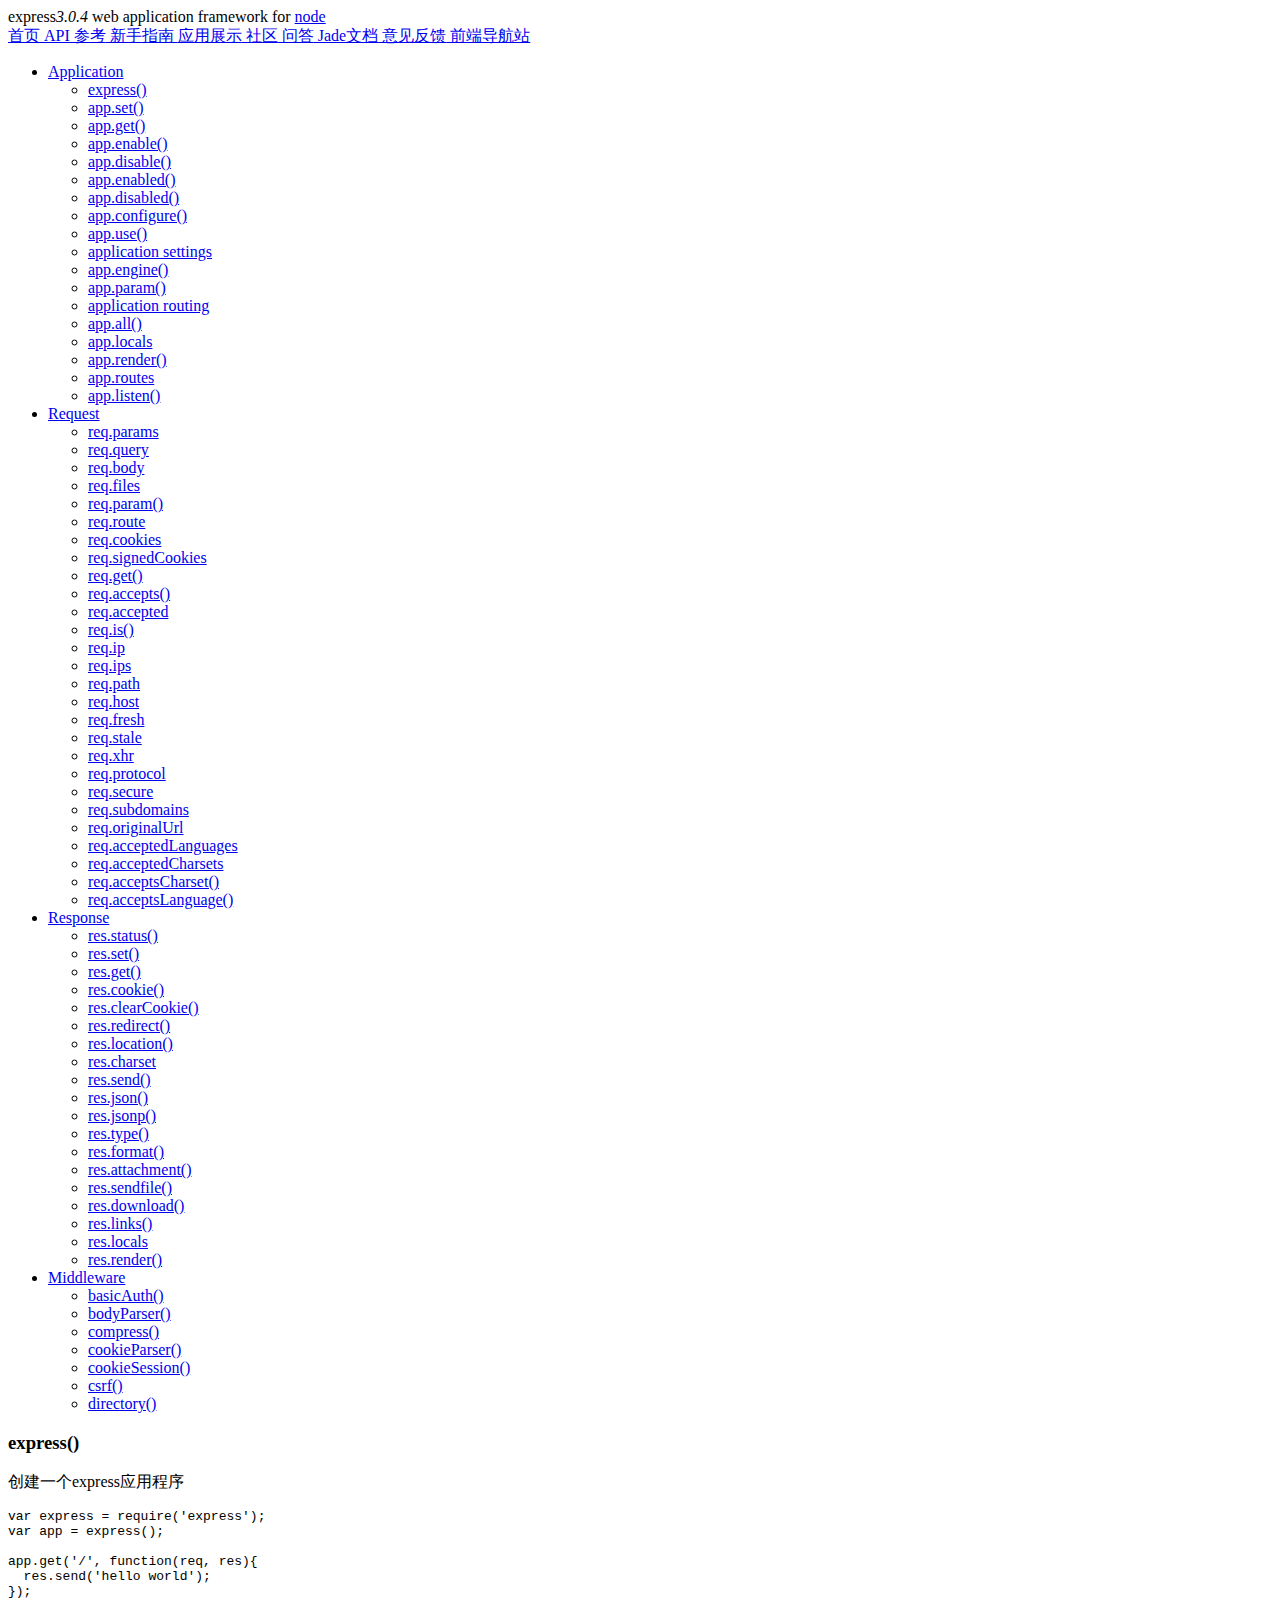
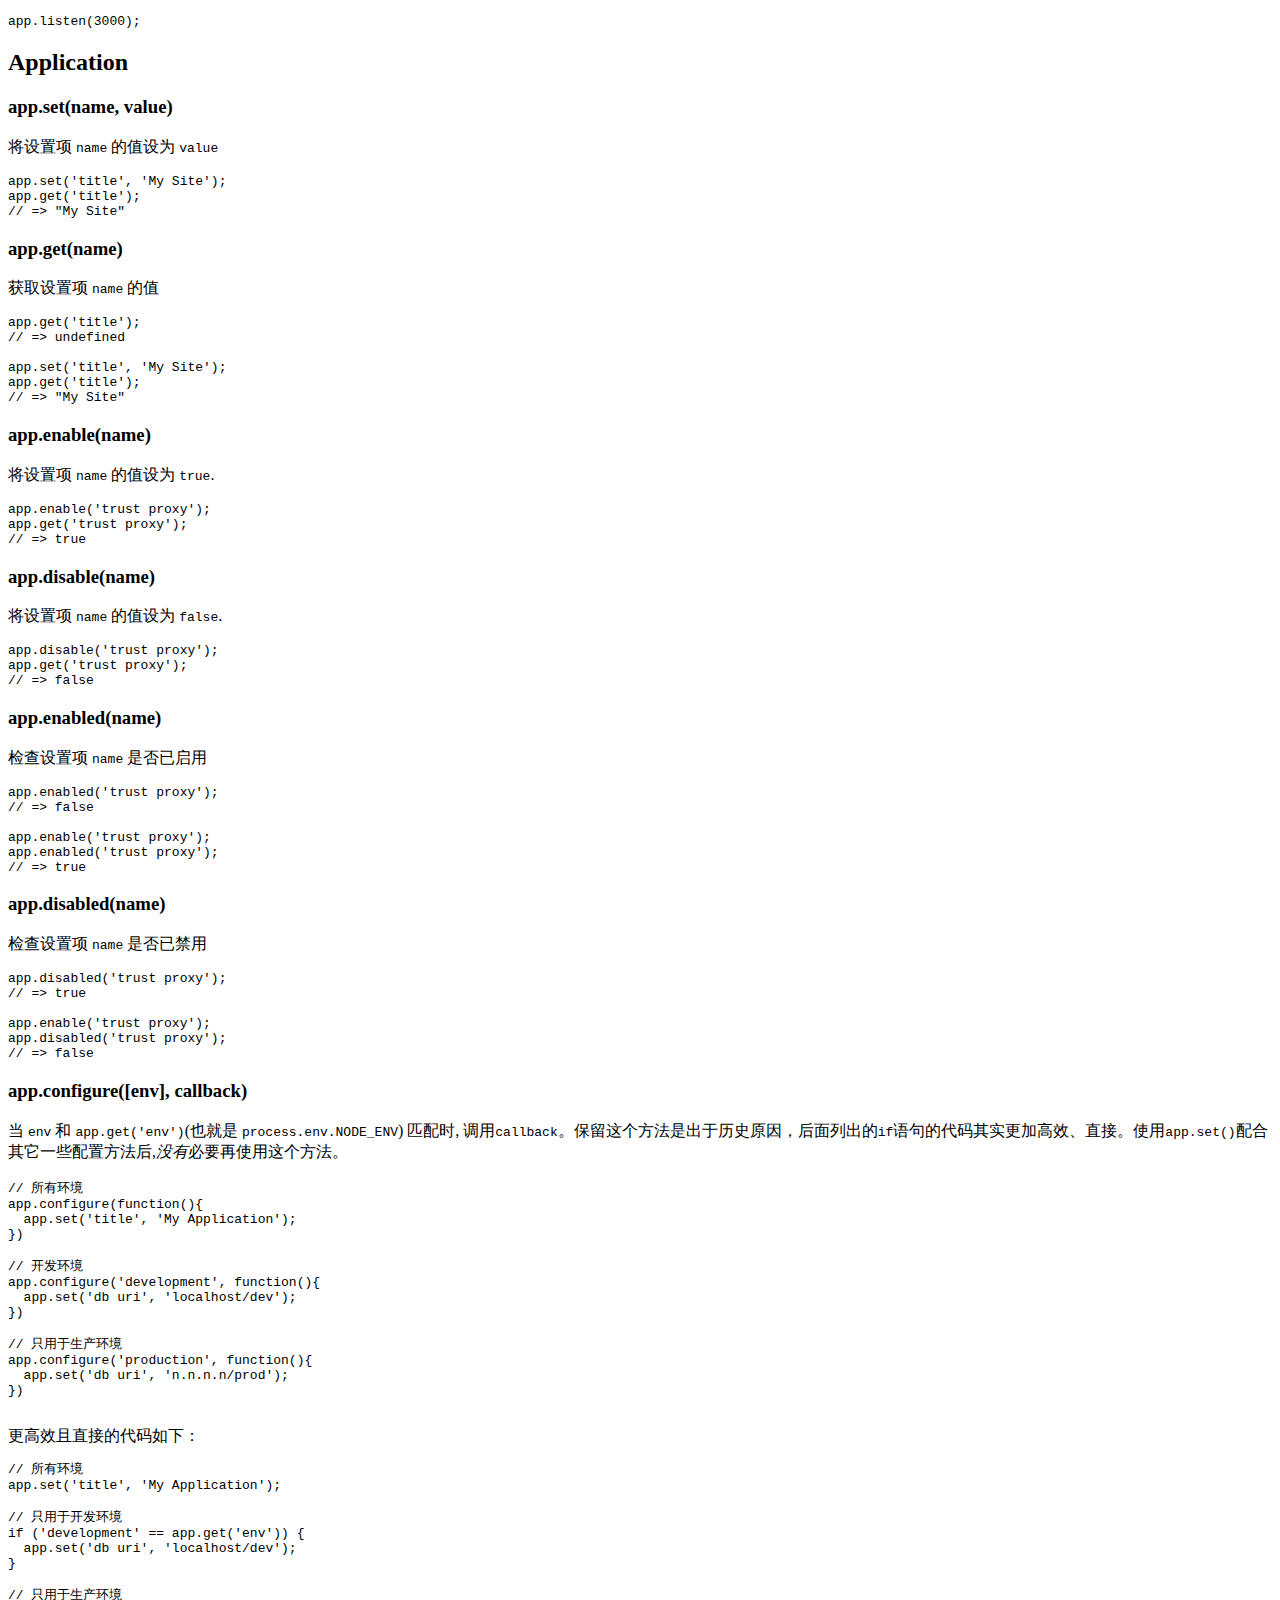
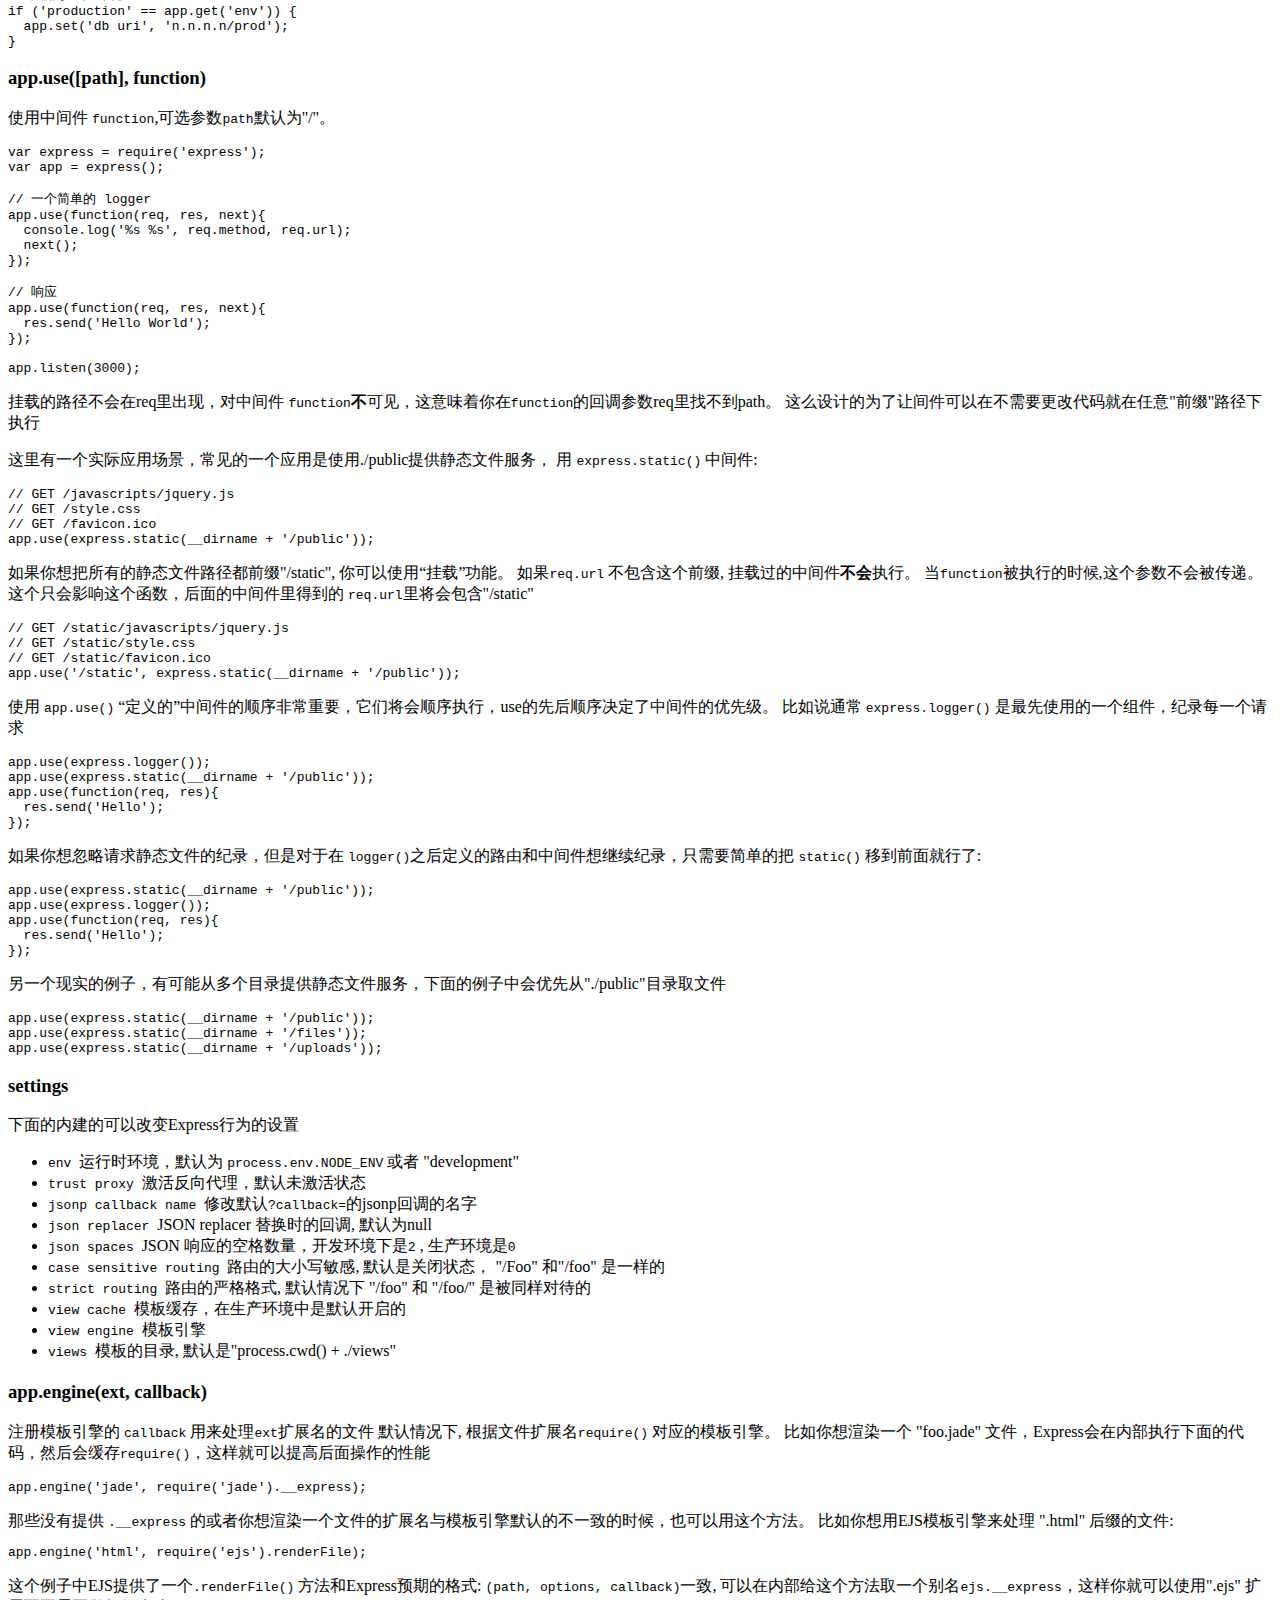
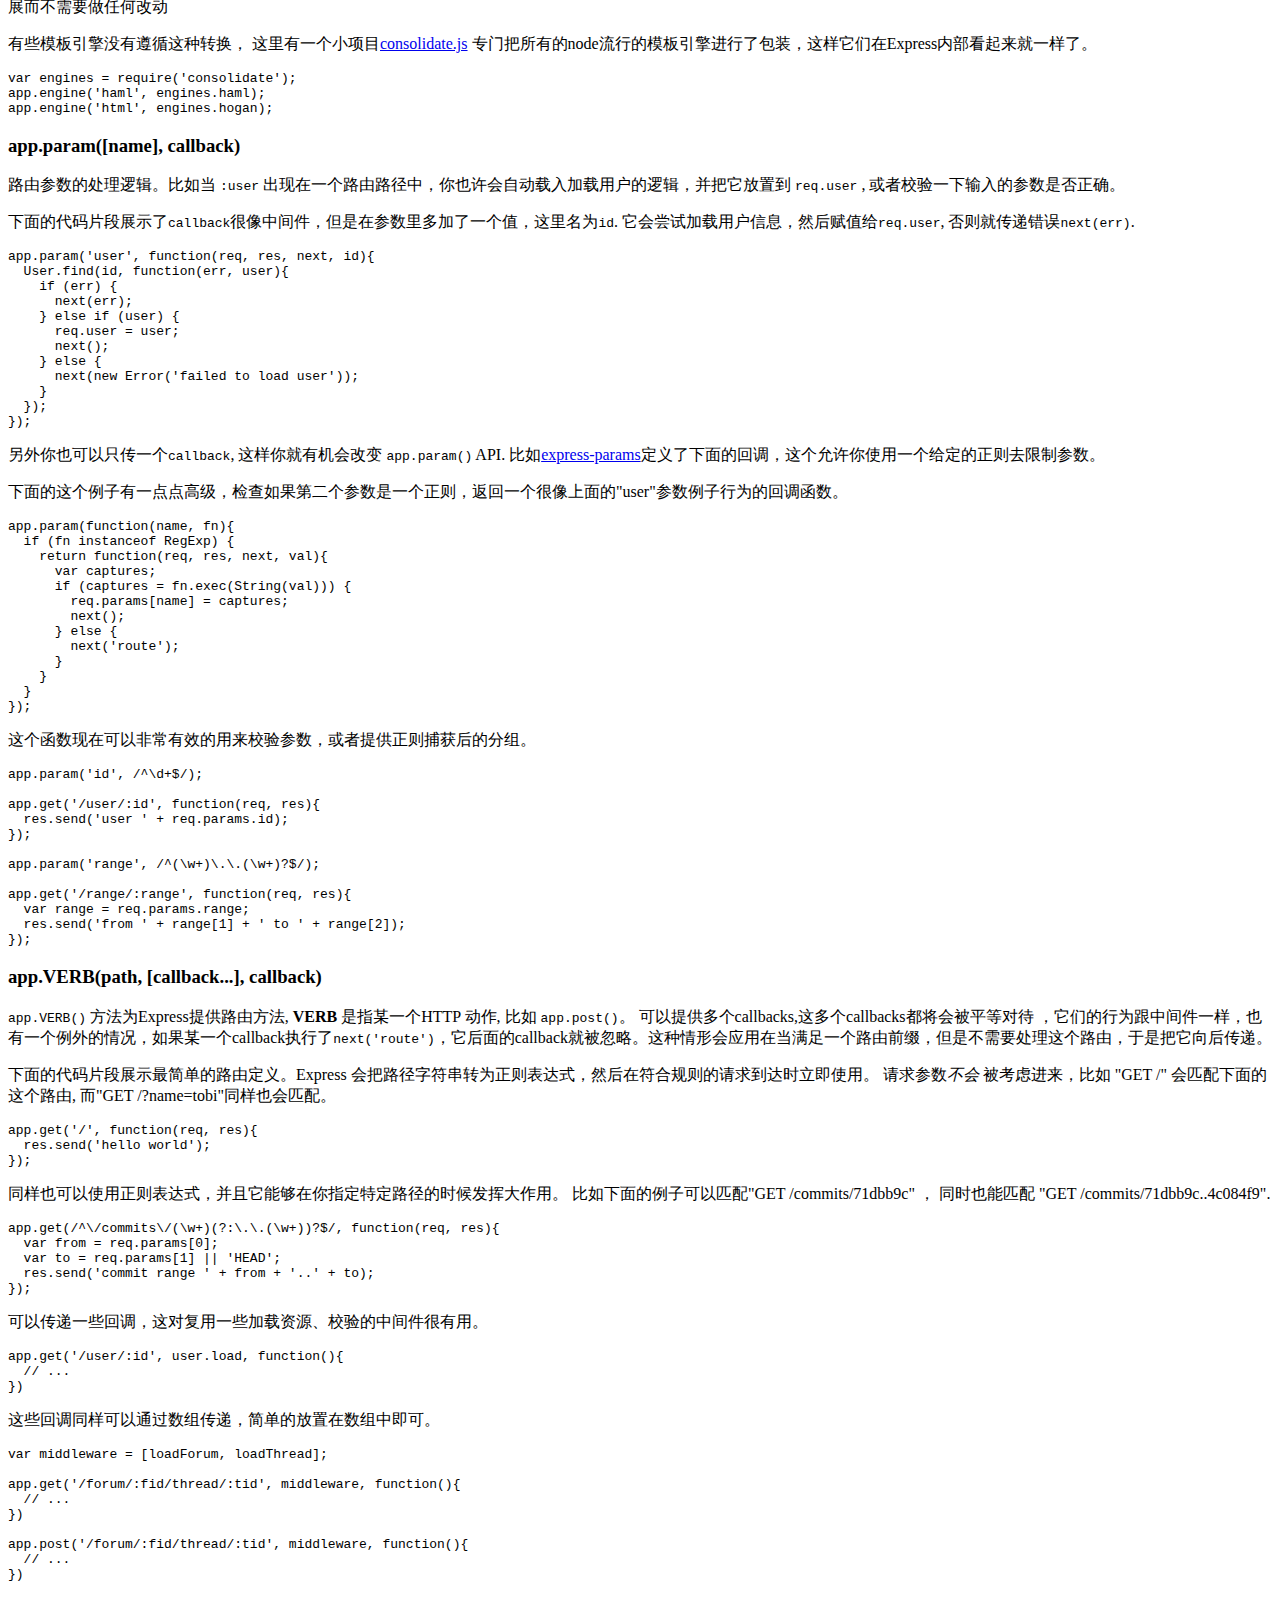
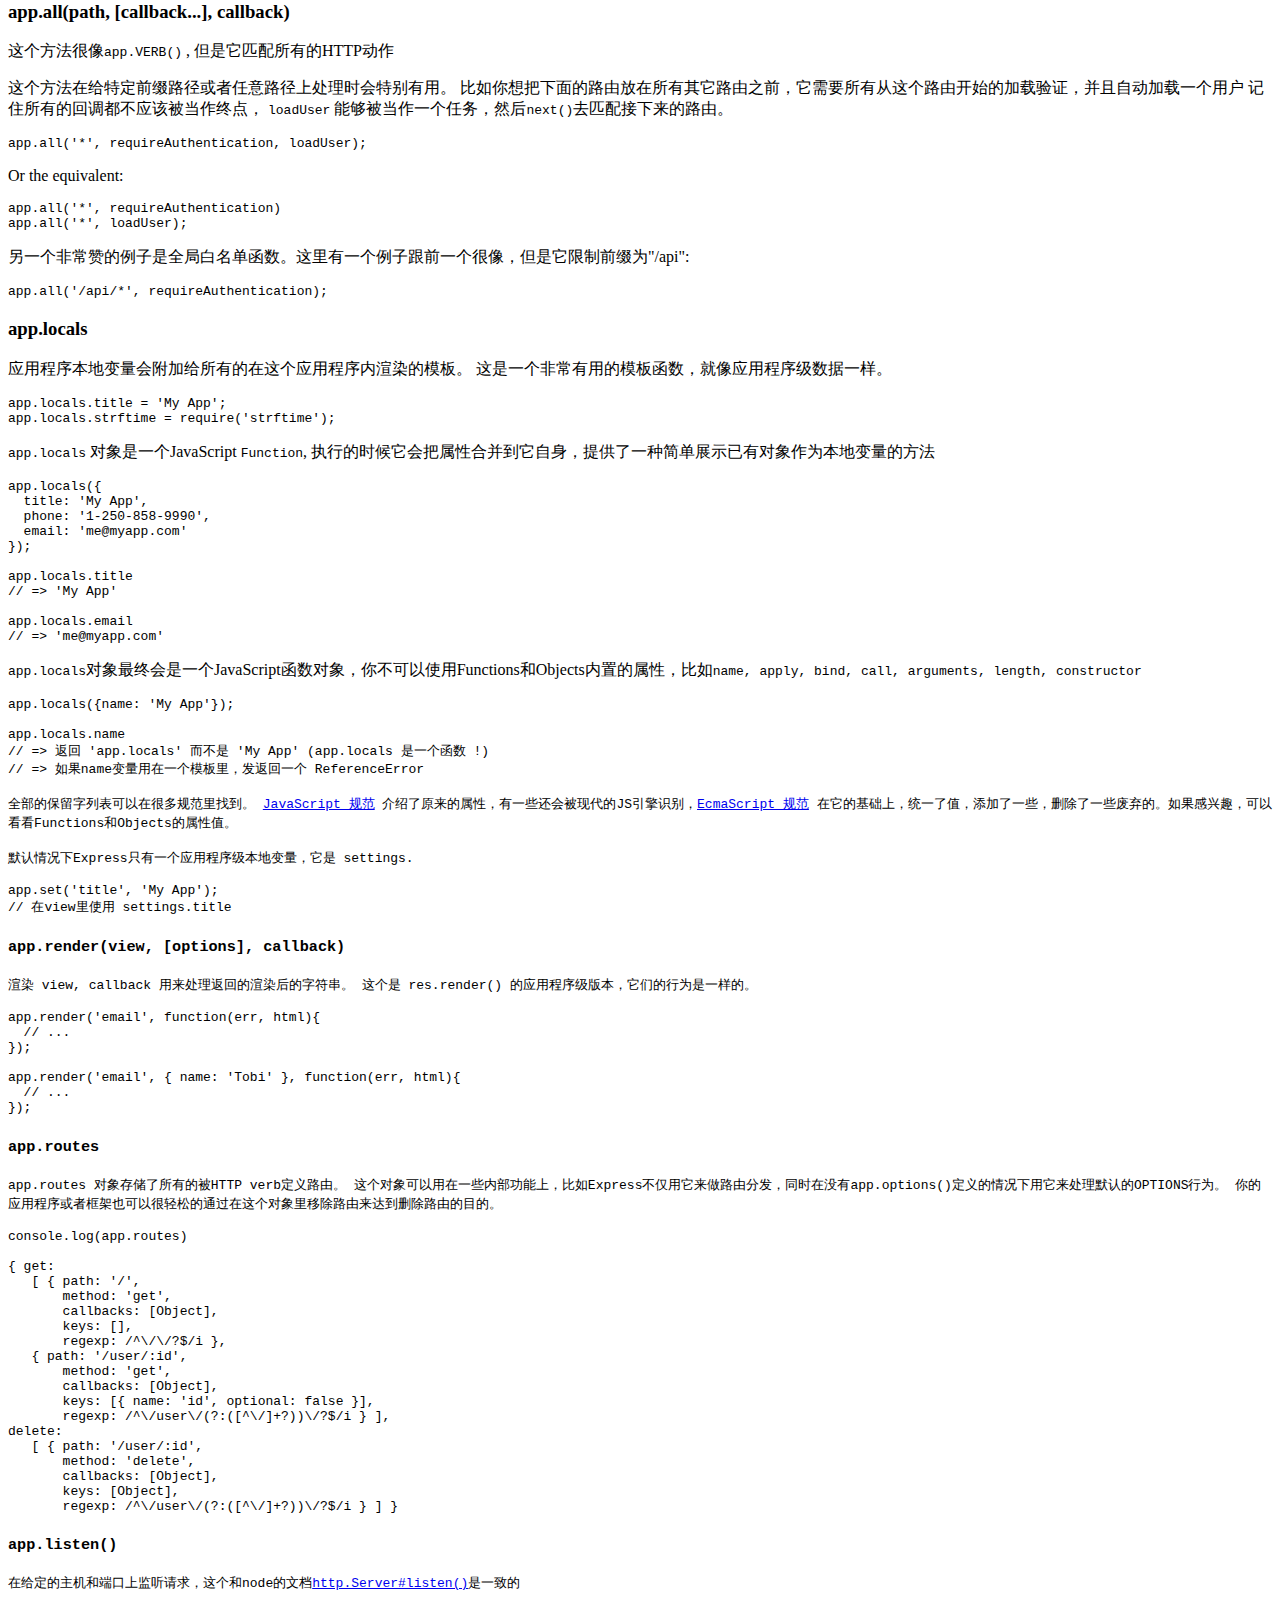
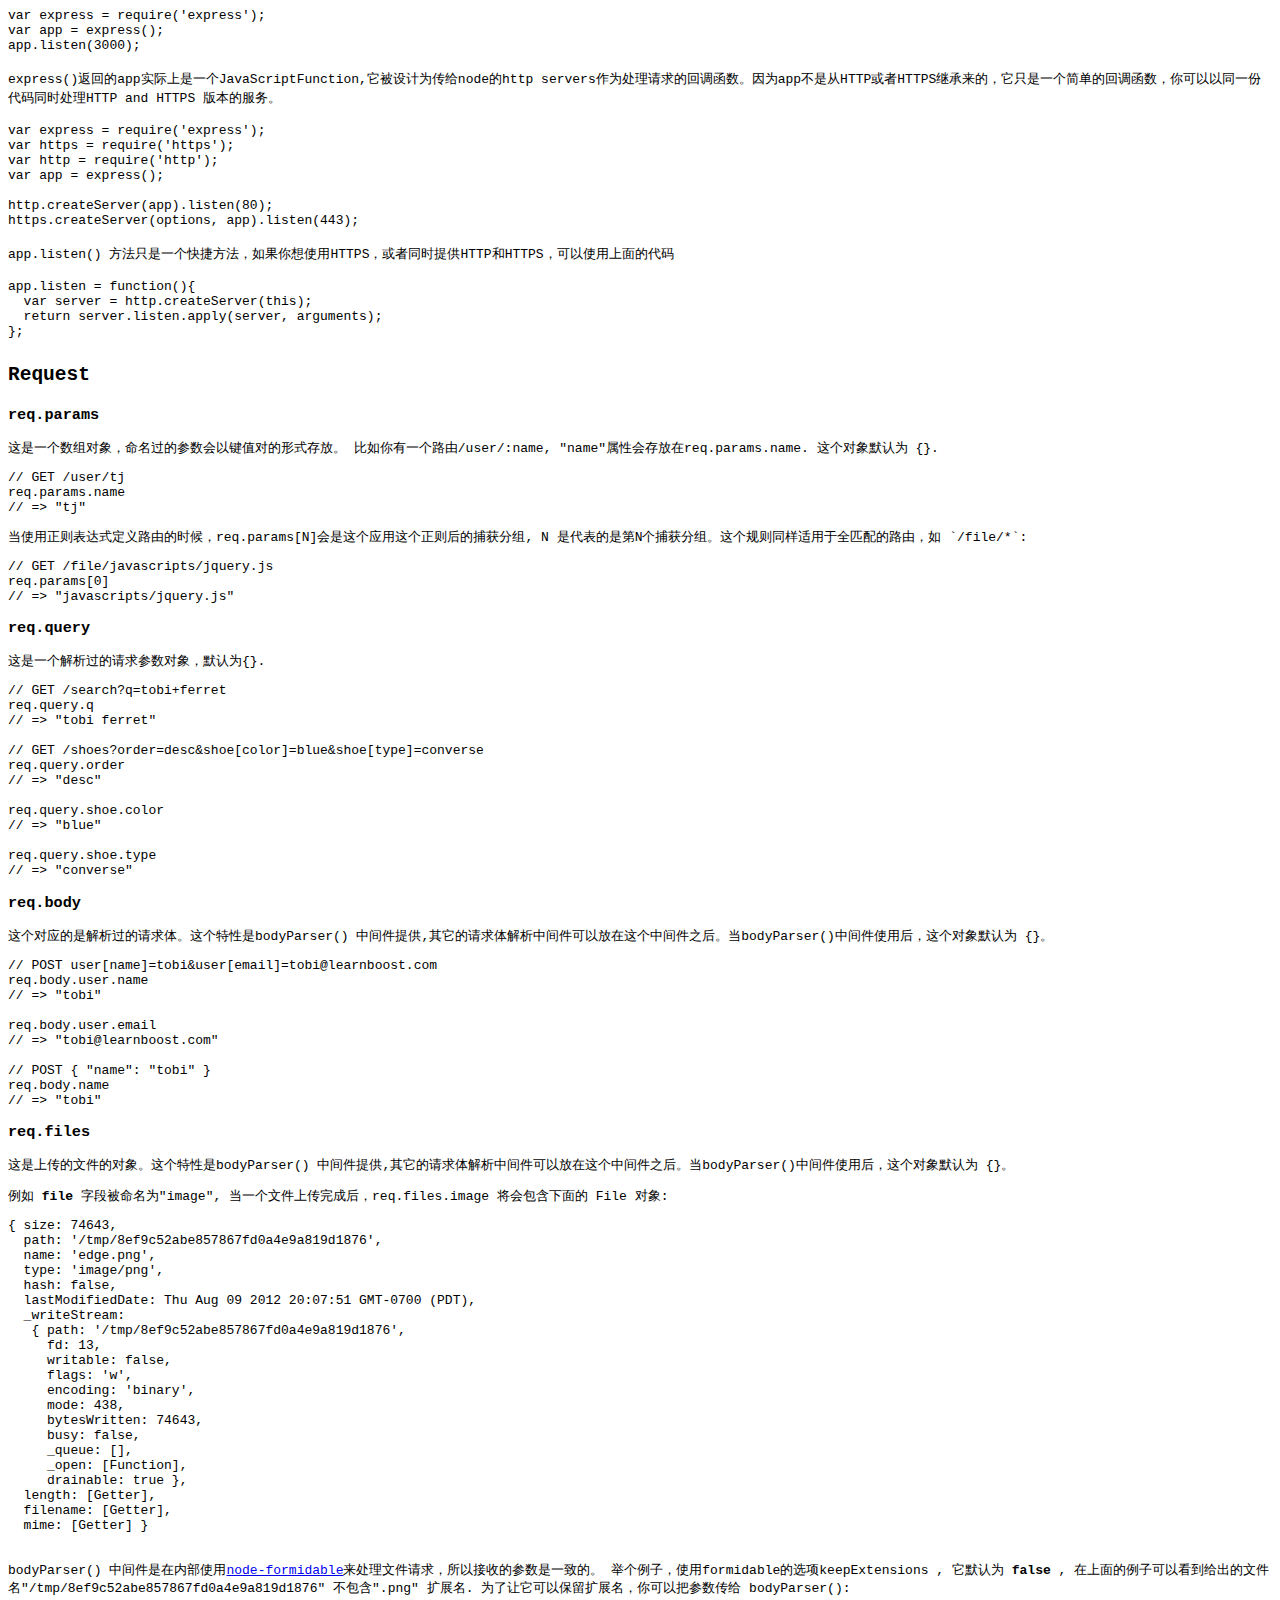
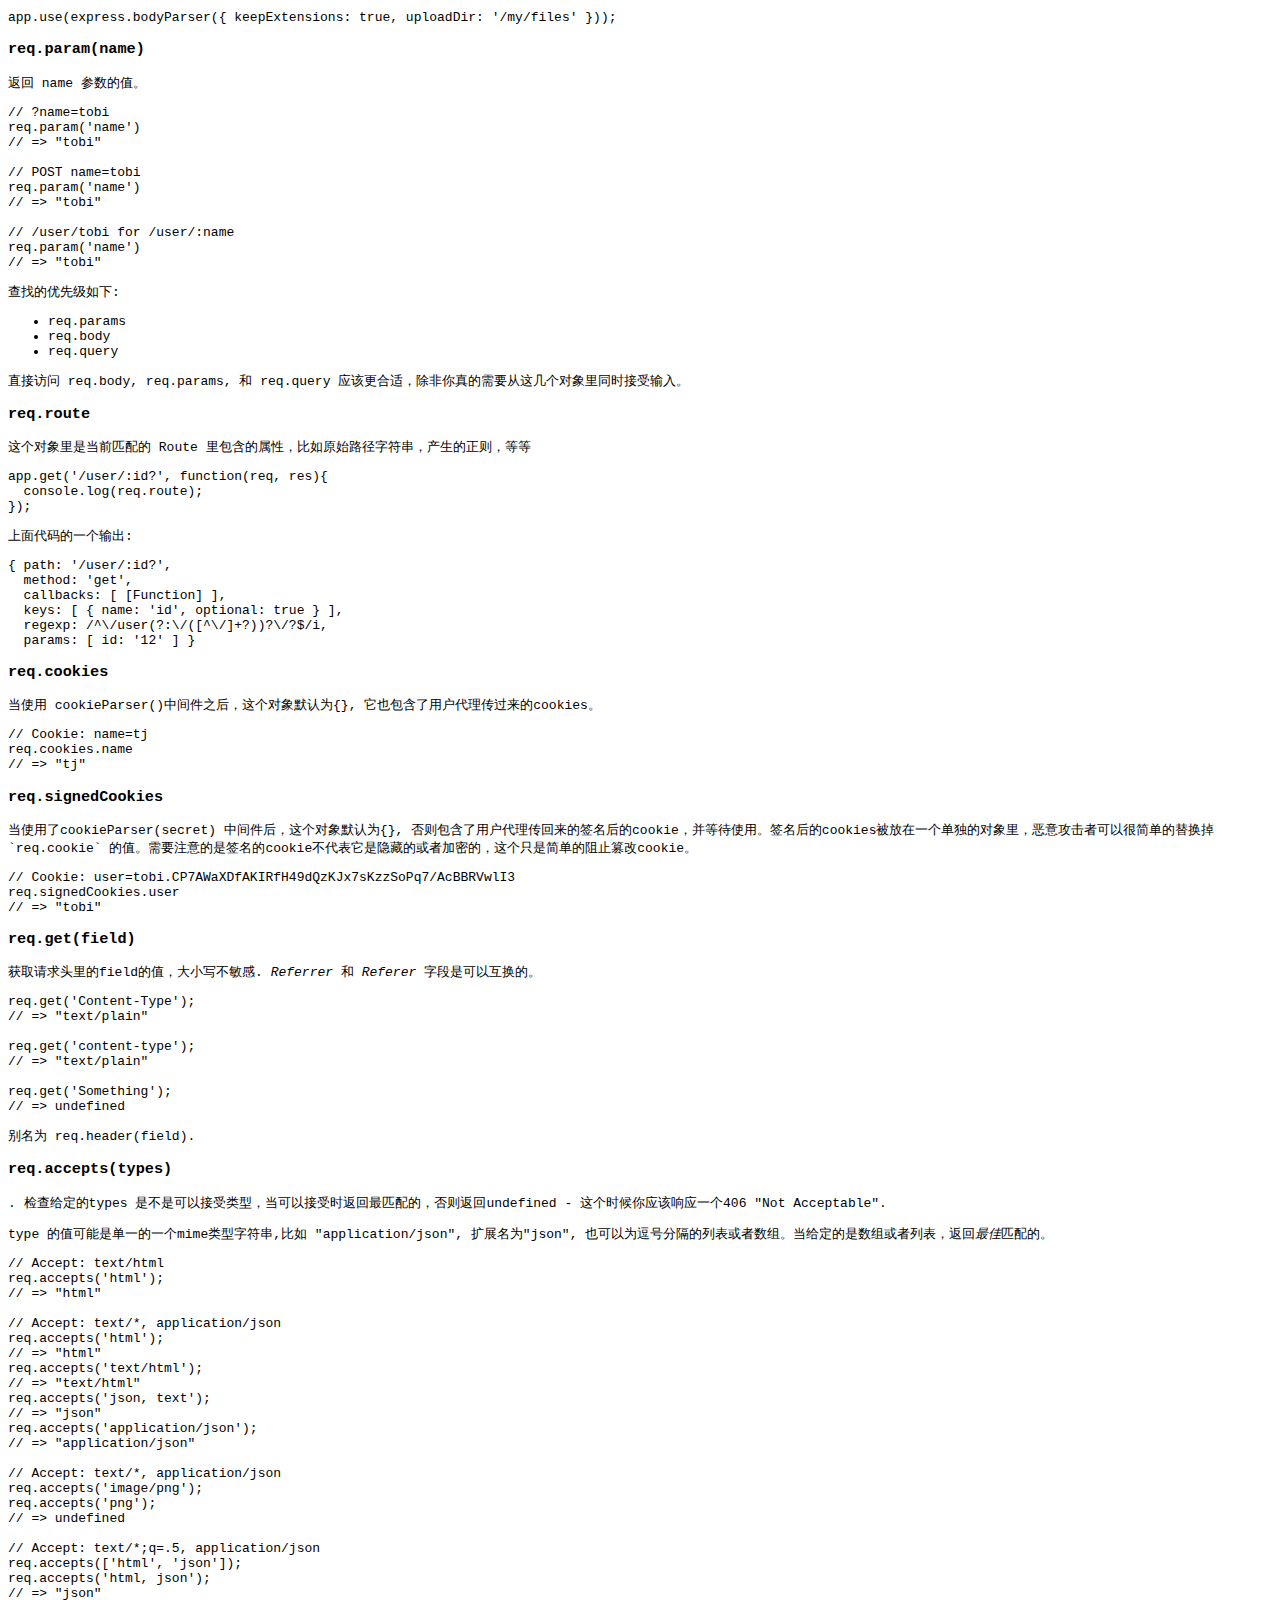
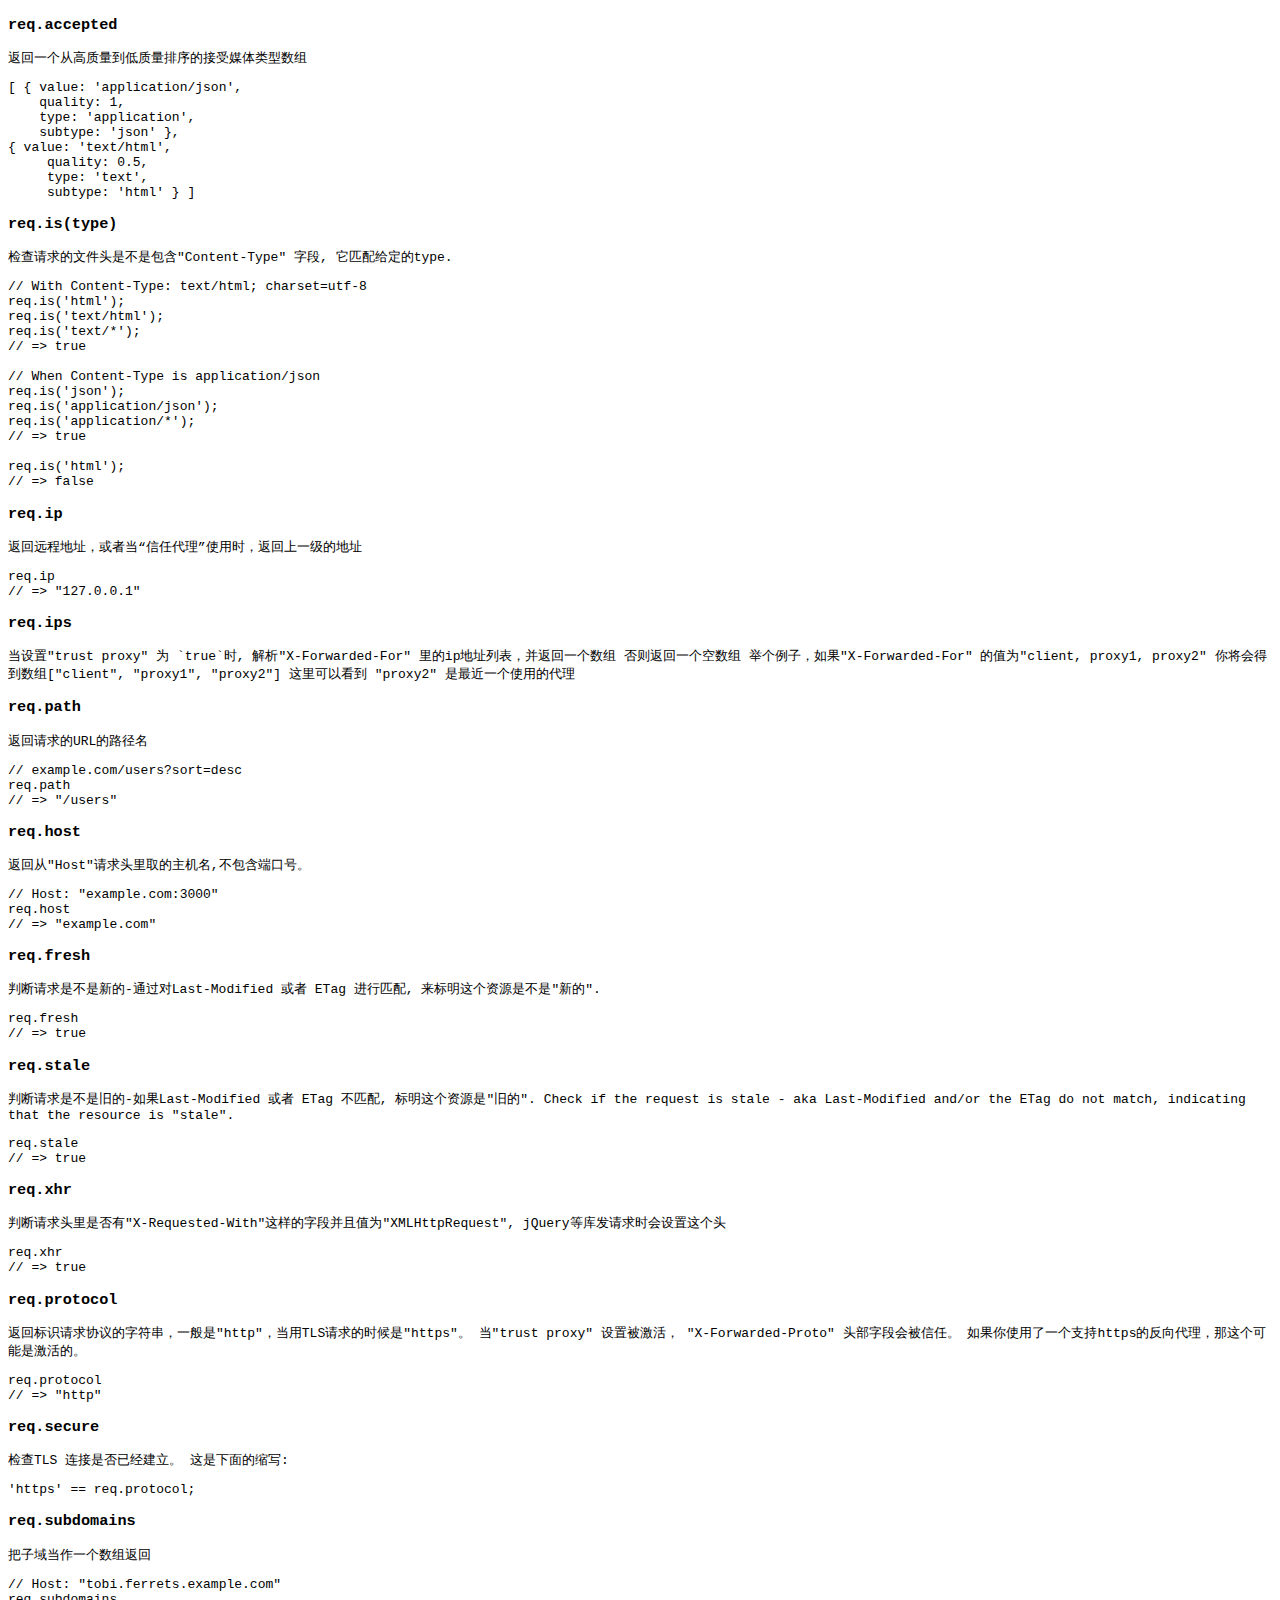
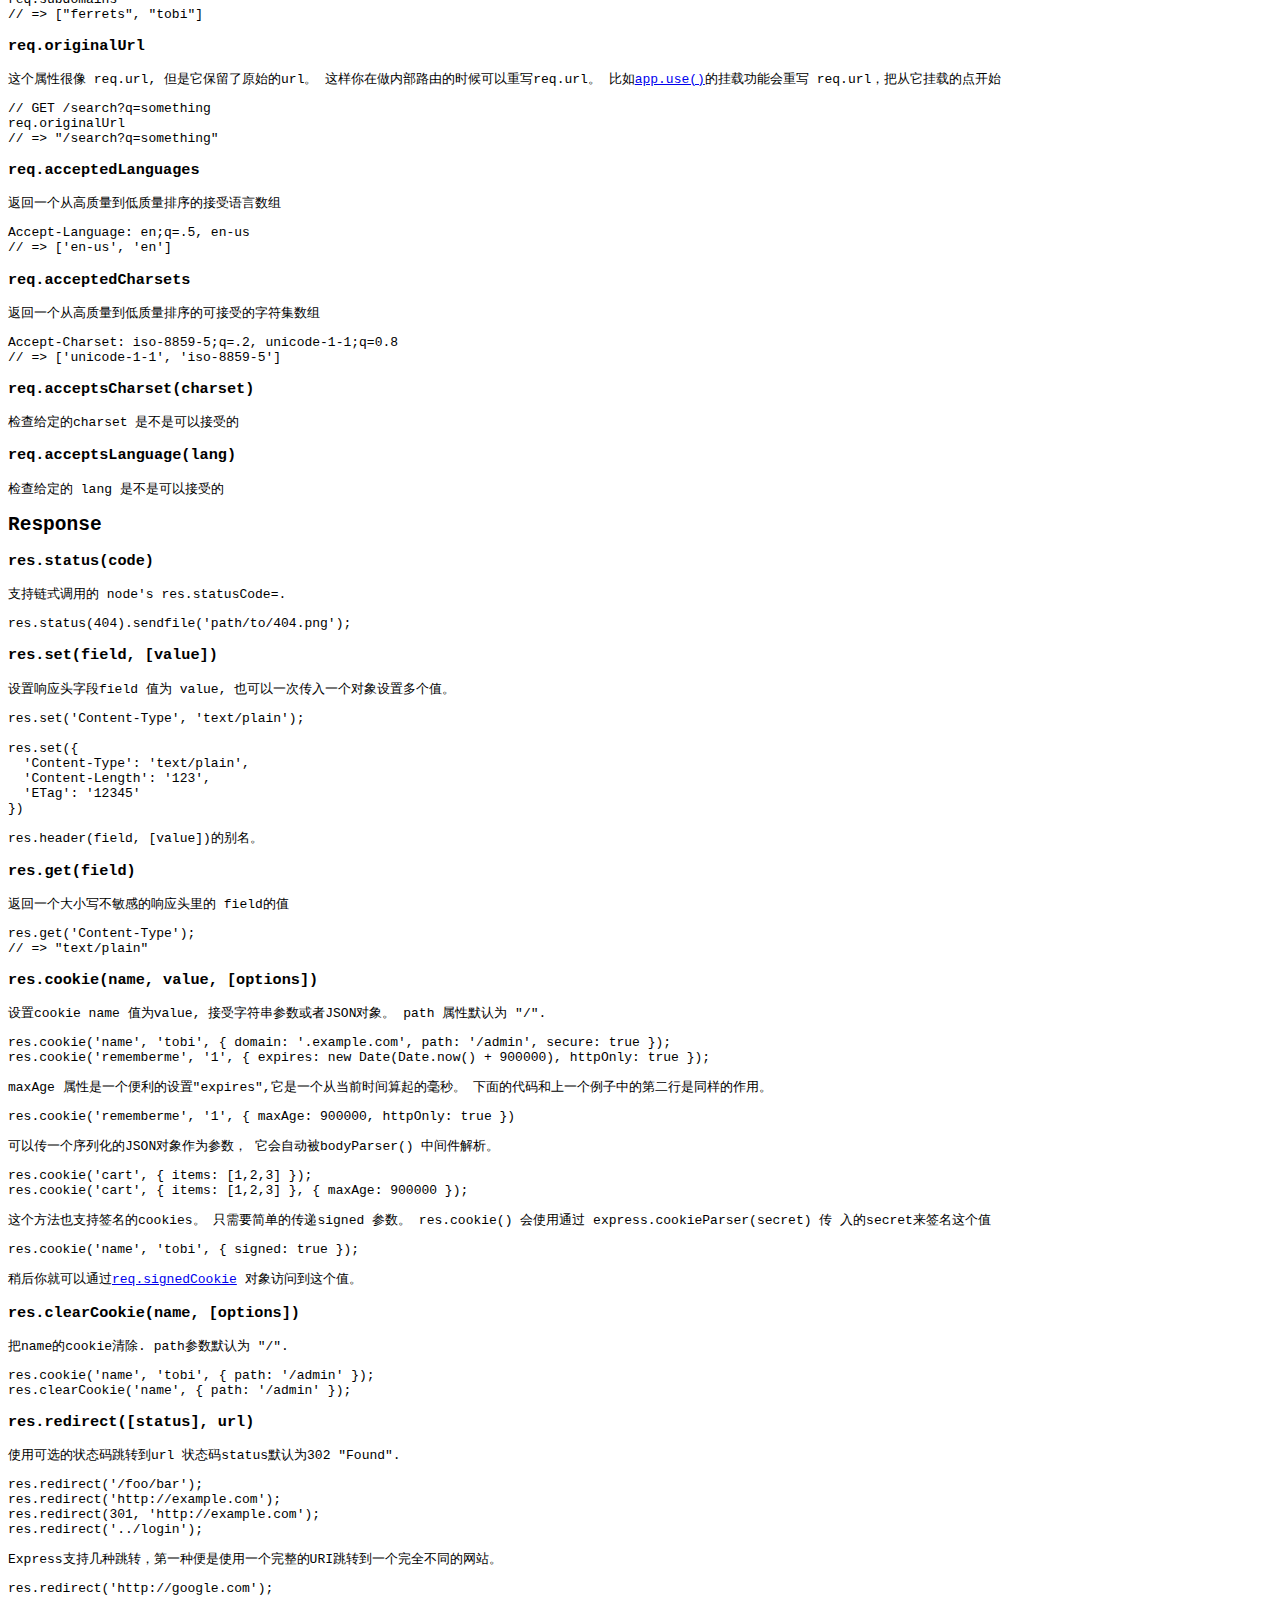
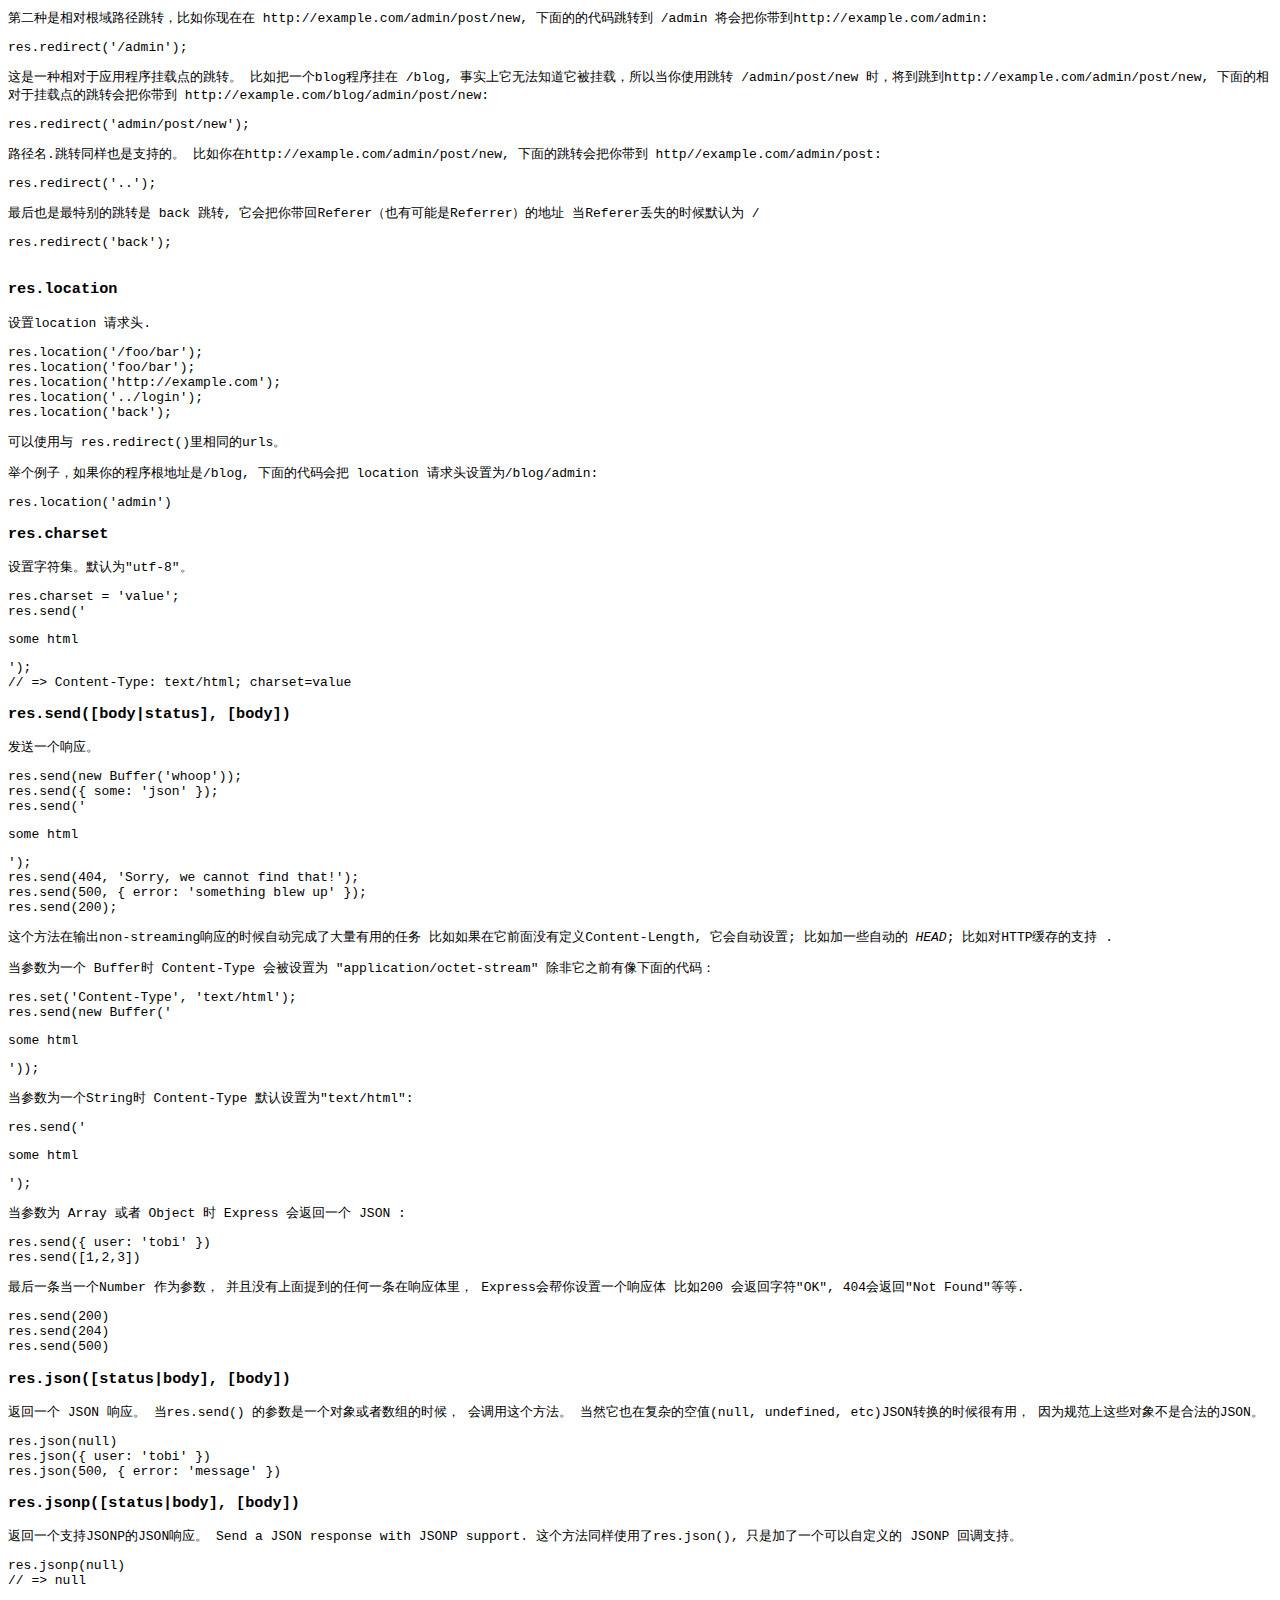
==== api.html @ 06f66240 "update" ====
<!DOCTYPE html><html><head><title>Express - api参考</title><link rel="stylesheet" href="style.css"><link rel="stylesheet" href="//fonts.googleapis.com/css?family=Open+Sans:300,400,600,700&amp;amp;subset=latin,latin-ext"><meta http-equiv="Content-Type" content="text/html; charset=UTF-8"><meta name="keywords" content="node.js express 中文文档, node express 中文, node express中文文档, express 翻译 api, expressjs 文档, exress框架 中文手册, node expressjs 中文文档, expressjs 中文文档, node express中文, Express框架的中文, express 中文 node, node.js网络应用, express node 文档, express.js 中文, express 中文文档"><script src="http://libs.baidu.com/jquery/1.7.2/jquery.js"></script><script src="app.js"></script><script src="retina.js"></script></head><body class="inner"><div class="bar"></div><section id="content"><header><section id="logo"><span class="express">express<em>3.0.4</em></span><span class="description"> 
web application framework for <a href="http://nodejs.org">node  </a></span></section><nav class="clearfix"><a href="./" target="_self"> 首页</a><a href="./api.html" target="_self" class="active"> API 参考</a><a href="./guide.html" target="_self"> 新手指南 </a><a href="./applications.html" target="_self"> 应用展示</a><a href="./community.html" target="_self"> 社区</a><a href="./faq.html" target="_self"> 问答</a><a href="./jade.html" target="_self"> Jade文档</a><a href="https://github.com/jserme/expressjs.com/issues/new" target="_self"> 意见反馈</a><a href="http://123.jser.us" target="_blank"> 前端导航站 </a></nav></header><ul id="menu"><li id="app-api"> <a href="#express">Application</a><ul id="app-menu"><li><a href="#express">express()</a></li><li><a href="#app.set">app.set()</a></li><li><a href="#app.get">app.get()</a></li><li><a href="#app.enable">app.enable()</a></li><li><a href="#app.disable">app.disable()</a></li><li><a href="#app.enabled">app.enabled()</a></li><li><a href="#app.disabled">app.disabled()</a></li><li><a href="#app.configure">app.configure()</a></li><li><a href="#app.use">app.use()</a></li><li><a href="#app-settings">application settings</a></li><li><a href="#app.engine">app.engine()</a></li><li><a href="#app.param">app.param()</a></li><li><a href="#app.VERB">application routing</a></li><li><a href="#app.all">app.all()</a></li><li><a href="#app.locals">app.locals</a></li><li><a href="#app.render">app.render()</a></li><li><a href="#app.routes">app.routes</a></li><li><a href="#app.listen">app.listen()</a></li></ul></li><li id="req-api"> <a href="#req.params">Request</a><ul id="req-menu"><li><a href="#req.params">req.params</a></li><li><a href="#req.query">req.query</a></li><li><a href="#req.body">req.body</a></li><li><a href="#req.files">req.files</a></li><li><a href="#req.param">req.param()</a></li><li><a href="#req.route">req.route</a></li><li><a href="#req.cookies">req.cookies</a></li><li><a href="#req.signedCookies">req.signedCookies</a></li><li><a href="#req.get">req.get()</a></li><li><a href="#req.accepts">req.accepts()</a></li><li><a href="#req.accepted">req.accepted</a></li><li><a href="#req.is">req.is()</a></li><li><a href="#req.ip">req.ip</a></li><li><a href="#req.ips">req.ips</a></li><li><a href="#req.path">req.path</a></li><li><a href="#req.host">req.host</a></li><li><a href="#req.fresh">req.fresh</a></li><li><a href="#req.stale">req.stale</a></li><li><a href="#req.xhr">req.xhr</a></li><li><a href="#req.protocol">req.protocol</a></li><li><a href="#req.secure">req.secure</a></li><li><a href="#req.subdomains">req.subdomains</a></li><li><a href="#req.originalUrl">req.originalUrl</a></li><li><a href="#req.acceptedLanguages">req.acceptedLanguages</a></li><li><a href="#req.acceptedCharsets">req.acceptedCharsets</a></li><li><a href="#req.acceptsCharset">req.acceptsCharset()</a></li><li><a href="#req.acceptsLanguage">req.acceptsLanguage()</a></li></ul></li><li id="res-api"> <a href="#res.status">Response</a><ul id="res-menu"><li><a href="#res.status">res.status()</a></li><li><a href="#res.set">res.set()</a></li><li><a href="#res.get">res.get()</a></li><li><a href="#res.cookie">res.cookie()</a></li><li><a href="#res.clearCookie">res.clearCookie()</a></li><li><a href="#res.redirect">res.redirect()</a></li><li><a href="#res.location">res.location() </a></li><li><a href="#res.charset">res.charset</a></li><li><a href="#res.send">res.send()</a></li><li><a href="#res.json">res.json()</a></li><li><a href="#res.jsonp">res.jsonp()</a></li><li><a href="#res.type">res.type()</a></li><li><a href="#res.format">res.format()</a></li><li><a href="#res.attachment">res.attachment()</a></li><li><a href="#res.sendfile">res.sendfile()</a></li><li><a href="#res.download">res.download()</a></li><li><a href="#res.links">res.links()</a></li><li><a href="#res.locals">res.locals</a></li><li><a href="#res.render">res.render()</a></li></ul></li><li id="middleware-api"><a href="#middleware">Middleware</a><ul id="middleware-menu"><li><a href="#basicAuth">basicAuth()</a></li><li><a href="#bodyParser">bodyParser()</a></li><li><a href="#compress">compress()</a></li><li><a href="#cookieParser">cookieParser()</a></li><li><a href="#cookieSession">cookieSession()</a></li><li><a href="#csrf">csrf()</a></li><li><a href="#directory">directory()</a></li></ul></li></ul><div id="right"><section><h3 id="express">express()</h3><p>创建一个express应用程序
</p><pre class="js"><code>var express = require('express');
var app = express();

app.get('/', function(req, res){
  res.send('hello world');
});

app.listen(3000);</code></pre></section><h2>Application</h2><a name="application"></a><section><h3 id="app.set">app.set(name, value)</h3><p>将设置项 <code>name</code> 的值设为 <code>value</code>
</p><pre class="js"><code>app.set('title', 'My Site');
app.get('title');
// => "My Site"</code></pre></section><section><h3 id="app.get">app.get(name)</h3><p>获取设置项 <code>name</code> 的值
</p><pre class="js"><code>app.get('title');
// => undefined

app.set('title', 'My Site');
app.get('title');
// => "My Site"</code></pre></section><section><h3 id="app.enable">app.enable(name)</h3><p>将设置项 <code>name</code> 的值设为 <code>true</code>.
</p><pre class="js"><code>app.enable('trust proxy');
app.get('trust proxy');
// => true</code></pre></section><section><h3 id="app.disable">app.disable(name)</h3><p>将设置项 <code>name</code> 的值设为 <code>false</code>.
</p><pre class="js"><code>app.disable('trust proxy');
app.get('trust proxy');
// => false</code></pre></section><section><h3 id="app.enabled">app.enabled(name)</h3><p>检查设置项 <code>name</code> 是否已启用
</p><pre class="js"><code>app.enabled('trust proxy');
// => false

app.enable('trust proxy');
app.enabled('trust proxy');
// => true</code></pre></section><section><h3 id="app.disabled">app.disabled(name)</h3><p>检查设置项 <code>name</code> 是否已禁用
</p><pre class="js"><code>app.disabled('trust proxy');
// => true

app.enable('trust proxy');
app.disabled('trust proxy');
// => false</code></pre></section><section><h3 id="app.configure">app.configure([env], callback)</h3><p>当 <code>env</code> 和 <code>app.get('env')</code>(也就是 <code>process.env.NODE_ENV</code>) 匹配时, 调用<code>callback</code>。保留这个方法是出于历史原因，后面列出的<code>if</code>语句的代码其实更加高效、直接。使用<code>app.set()</code>配合其它一些配置方法后,<em>没有</em>必要再使用这个方法。
</p><pre class="js"><code>// 所有环境
app.configure(function(){
  app.set('title', 'My Application');
})

// 开发环境
app.configure('development', function(){
  app.set('db uri', 'localhost/dev');
})

// 只用于生产环境
app.configure('production', function(){
  app.set('db uri', 'n.n.n.n/prod');
})

</code></pre>更高效且直接的代码如下：<pre class="js"><code>// 所有环境
app.set('title', 'My Application');

// 只用于开发环境
if ('development' == app.get('env')) {
  app.set('db uri', 'localhost/dev');
}

// 只用于生产环境
if ('production' == app.get('env')) {
  app.set('db uri', 'n.n.n.n/prod');
}</code></pre></section><section><h3 id="app.use">app.use([path], function)</h3><p>使用中间件 <code>function</code>,可选参数<code>path</code>默认为"/"。
</p><pre class="js"><code>var express = require('express');
var app = express();

// 一个简单的 logger
app.use(function(req, res, next){
  console.log('%s %s', req.method, req.url);
  next();
});

// 响应
app.use(function(req, res, next){
  res.send('Hello World');
});

app.listen(3000);
</code></pre><p>挂载的路径不会在req里出现，对中间件 <code>function</code><strong>不</strong>可见，这意味着你在<code>function</code>的回调参数req里找不到path。
这么设计的为了让间件可以在不需要更改代码就在任意"前缀"路径下执行
</p><p>这里有一个实际应用场景，常见的一个应用是使用./public提供静态文件服务，
用 <code>express.static()</code> 中间件:
</p><pre class="js"><code>// GET /javascripts/jquery.js
// GET /style.css
// GET /favicon.ico
app.use(express.static(__dirname + '/public'));
</code></pre><p>如果你想把所有的静态文件路径都前缀"/static", 你可以使用“挂载”功能。
如果<code>req.url</code> 不包含这个前缀, 挂载过的中间件<strong>不会</strong>执行。
当<code>function</code>被执行的时候,这个参数不会被传递。
这个只会影响这个函数，后面的中间件里得到的 <code>req.url</code>里将会包含"/static"
</p><pre class="js"><code>// GET /static/javascripts/jquery.js
// GET /static/style.css
// GET /static/favicon.ico
app.use('/static', express.static(__dirname + '/public'));
</code></pre><p>使用 <code>app.use()</code> “定义的”中间件的顺序非常重要，它们将会顺序执行，use的先后顺序决定了中间件的优先级。
比如说通常 <code>express.logger()</code> 是最先使用的一个组件，纪录每一个请求
</p><pre class="js"><code>app.use(express.logger());
app.use(express.static(__dirname + '/public'));
app.use(function(req, res){
  res.send('Hello');
});
</code></pre><p>如果你想忽略请求静态文件的纪录，但是对于在 <code>logger()</code>之后定义的路由和中间件想继续纪录，只需要简单的把
<code>static()</code> 移到前面就行了:
</p><pre class="js"><code>app.use(express.static(__dirname + '/public'));
app.use(express.logger());
app.use(function(req, res){
  res.send('Hello');
});
</code></pre><p>另一个现实的例子，有可能从多个目录提供静态文件服务，下面的例子中会优先从"./public"目录取文件
</p><pre class="js"><code>app.use(express.static(__dirname + '/public'));
app.use(express.static(__dirname + '/files'));
app.use(express.static(__dirname + '/uploads'));</code></pre></section><section><h3 id="app-settings">settings</h3><p>下面的内建的可以改变Express行为的设置
</p><ul><li><code>env </code>运行时环境，默认为 <code>process.env.NODE_ENV</code> 或者 "development"</li><li><code>trust proxy </code>激活反向代理，默认未激活状态</li><li><code>jsonp callback name </code>修改默认<code>?callback=</code>的jsonp回调的名字</li><li><code>json replacer </code>JSON replacer 替换时的回调, 默认为null</li><li><code>json spaces </code>JSON 响应的空格数量，开发环境下是<code>2</code> , 生产环境是<code>0</code></li><li><code>case sensitive routing </code>路由的大小写敏感, 默认是关闭状态， "/Foo" 和"/foo" 是一样的</li><li><code>strict routing </code>路由的严格格式, 默认情况下 "/foo" 和 "/foo/" 是被同样对待的 </li><li><code>view cache </code>模板缓存，在生产环境中是默认开启的</li><li><code>view engine </code>模板引擎</li><li><code>views </code>模板的目录, 默认是"process.cwd() + ./views"</li></ul></section><section><h3 id="app.engine">app.engine(ext, callback)</h3><p>注册模板引擎的 <code>callback</code> 用来处理<code>ext</code>扩展名的文件

默认情况下, 根据文件扩展名<code>require()</code> 对应的模板引擎。
比如你想渲染一个 "foo.jade" 文件，Express会在内部执行下面的代码，然后会缓存<code>require()</code>，这样就可以提高后面操作的性能
</p><pre class="js"><code>app.engine('jade', require('jade').__express);
</code></pre><p></p>那些没有提供 <code>.__express</code> 的或者你想渲染一个文件的扩展名与模板引擎默认的不一致的时候，也可以用这个方法。
比如你想用EJS模板引擎来处理 ".html" 后缀的文件:<pre class="js"><code>app.engine('html', require('ejs').renderFile);
</code></pre><p></p>这个例子中EJS提供了一个<code>.renderFile()</code> 方法和Express预期的格式: <code>(path, options, callback)</code>一致, 可以在内部给这个方法取一个别名<code>ejs.__express</code>，这样你就可以使用".ejs" 扩展而不需要做任何改动<p>有些模板引擎没有遵循这种转换， 这里有一个小项目<a href="https://github.com/visionmedia/consolidate.js">consolidate.js</a> 专门把所有的node流行的模板引擎进行了包装，这样它们在Express内部看起来就一样了。
</p><pre class="js"><code>var engines = require('consolidate');
app.engine('haml', engines.haml);
app.engine('html', engines.hogan);</code></pre></section><section><h3 id="app.param">app.param([name], callback)</h3><p>路由参数的处理逻辑。比如当 <code>:user</code> 出现在一个路由路径中，你也许会自动载入加载用户的逻辑，并把它放置到 <code>req.user</code> , 或者校验一下输入的参数是否正确。
</p><p>下面的代码片段展示了<code>callback</code>很像中间件，但是在参数里多加了一个值，这里名为<code>id</code>.
它会尝试加载用户信息，然后赋值给<code>req.user</code>, 否则就传递错误<code>next(err)</code>.
</p><pre class="js"><code>app.param('user', function(req, res, next, id){
  User.find(id, function(err, user){
    if (err) {
      next(err);
    } else if (user) {
      req.user = user;
      next();
    } else {
      next(new Error('failed to load user'));
    }
  });
});
</code></pre><p>另外你也可以只传一个<code>callback</code>, 这样你就有机会改变 <code>app.param()</code> API.
比如<a href="http://github.com/visionmedia/express-params">express-params</a>定义了下面的回调，这个允许你使用一个给定的正则去限制参数。
</p><p>下面的这个例子有一点点高级，检查如果第二个参数是一个正则，返回一个很像上面的"user"参数例子行为的回调函数。
</p><pre class="js"><code>app.param(function(name, fn){
  if (fn instanceof RegExp) {
    return function(req, res, next, val){
      var captures;
      if (captures = fn.exec(String(val))) {
        req.params[name] = captures;
        next();
      } else {
        next('route');
      }
    }
  }
});
</code></pre><p>这个函数现在可以非常有效的用来校验参数，或者提供正则捕获后的分组。
</p><pre class="js"><code>app.param('id', /^\d+$/);

app.get('/user/:id', function(req, res){
  res.send('user ' + req.params.id);
});

app.param('range', /^(\w+)\.\.(\w+)?$/);

app.get('/range/:range', function(req, res){
  var range = req.params.range;
  res.send('from ' + range[1] + ' to ' + range[2]);
});</code></pre></section><section><h3 id="app.VERB">app.VERB(path, [callback...], callback)</h3><p><code>app.VERB()</code> 方法为Express提供路由方法, <strong>VERB</strong> 是指某一个HTTP 动作,
比如 <code>app.post()</code>。 可以提供多个callbacks,这多个callbacks都将会被平等对待
，它们的行为跟中间件一样，也有一个例外的情况，如果某一个callback执行了<code>next('route')</code>，它后面的callback就被忽略。这种情形会应用在当满足一个路由前缀，但是不需要处理这个路由，于是把它向后传递。
</p><p>下面的代码片段展示最简单的路由定义。Express 会把路径字符串转为正则表达式，然后在符合规则的请求到达时立即使用。
请求参数<em>不会</em> 被考虑进来，比如 "GET /" 会匹配下面的这个路由, 而"GET /?name=tobi"同样也会匹配。
</p><pre class="js"><code>app.get('/', function(req, res){
  res.send('hello world');
});
</code></pre><p>同样也可以使用正则表达式，并且它能够在你指定特定路径的时候发挥大作用。
比如下面的例子可以匹配"GET /commits/71dbb9c" ， 同时也能匹配 "GET /commits/71dbb9c..4c084f9".
</p><pre class="js"><code>app.get(/^\/commits\/(\w+)(?:\.\.(\w+))?$/, function(req, res){
  var from = req.params[0];
  var to = req.params[1] || 'HEAD';
  res.send('commit range ' + from + '..' + to);
});
</code></pre><p>可以传递一些回调，这对复用一些加载资源、校验的中间件很有用。
</p><pre class="js"><code>app.get('/user/:id', user.load, function(){
  // ... 
})
</code></pre><p>这些回调同样可以通过数组传递，简单的放置在数组中即可。
</p><pre class="js"><code>var middleware = [loadForum, loadThread];

app.get('/forum/:fid/thread/:tid', middleware, function(){
  // ...
})

app.post('/forum/:fid/thread/:tid', middleware, function(){
  // ...
})</code></pre></section><section><h3 id="app.all">app.all(path, [callback...], callback)</h3><p>这个方法很像<code>app.VERB()</code> , 但是它匹配所有的HTTP动作 
</p><p>这个方法在给特定前缀路径或者任意路径上处理时会特别有用。


比如你想把下面的路由放在所有其它路由之前，它需要所有从这个路由开始的加载验证，并且自动加载一个用户
记住所有的回调都不应该被当作终点， <code>loadUser</code> 能够被当作一个任务，然后<code>next()</code>去匹配接下来的路由。
</p><pre class="js"><code>app.all('*', requireAuthentication, loadUser);
</code></pre><p>Or the equivalent:
</p><pre class="js"><code>app.all('*', requireAuthentication)
app.all('*', loadUser);
</code></pre><p>另一个非常赞的例子是全局白名单函数。这里有一个例子跟前一个很像，但是它限制前缀为"/api": </p><pre class="js"><code>app.all('/api/*', requireAuthentication);</code></pre></section><section><h3 id="app.locals">app.locals</h3><p>应用程序本地变量会附加给所有的在这个应用程序内渲染的模板。
这是一个非常有用的模板函数，就像应用程序级数据一样。
</p><pre class="js"><code>app.locals.title = 'My App';
app.locals.strftime = require('strftime');
</code></pre><p><code>app.locals</code> 对象是一个JavaScript <code>Function</code>,
执行的时候它会把属性合并到它自身，提供了一种简单展示已有对象作为本地变量的方法
</p><pre class="js"><code>app.locals({
  title: 'My App',
  phone: '1-250-858-9990',
  email: 'me@myapp.com'
});

app.locals.title
// => 'My App'

app.locals.email
// => 'me@myapp.com'</code></pre><p><code>app.locals</code>对象最终会是一个JavaScript函数对象，你不可以使用Functions和Objects内置的属性，比如<code>name,
apply, bind, call, arguments, length, constructor</codd>
</p><pre class="js"><code>app.locals({name: 'My App'});

app.locals.name
// => 返回 'app.locals' 而不是 'My App' (app.locals 是一个函数 !)
// => 如果name变量用在一个模板里，发返回一个 ReferenceError 
</code></pre><p>全部的保留字列表可以在很多规范里找到。 <a href="https://developer.mozilla.org/en-US/docs/Web/JavaScript/Reference">JavaScript 规范</a> 介绍了原来的属性，有一些还会被现代的JS引擎识别，<a href="http://www.ecma-international.org/ecma-262/5.1/">EcmaScript 规范</a> 在它的基础上，统一了值，添加了一些，删除了一些废弃的。如果感兴趣，可以看看Functions和Objects的属性值。
</p><p>默认情况下Express只有一个应用程序级本地变量，它是 <code>settings</code>.
</p><pre class="js"><code>app.set('title', 'My App');
// 在view里使用 settings.title
</code></pre></section><section><h3 id="app.render">app.render(view, [options], callback)</h3><p>渲染 <code>view</code>, <code>callback</code> 用来处理返回的渲染后的字符串。
这个是 <code>res.render()</code> 的应用程序级版本，它们的行为是一样的。
</p><pre class="js"><code>app.render('email', function(err, html){
  // ...
});

app.render('email', { name: 'Tobi' }, function(err, html){
  // ...
});</code></pre></section><section><h3 id="app.routes">app.routes</h3><p><code>app.routes</code> 对象存储了所有的被HTTP verb定义路由。
这个对象可以用在一些内部功能上，比如Express不仅用它来做路由分发，同时在没有<code>app.options()</code>定义的情况下用它来处理默认的<string>OPTIONS</string>行为。
你的应用程序或者框架也可以很轻松的通过在这个对象里移除路由来达到删除路由的目的。
</p><pre class="js"><code>console.log(app.routes)

{ get: 
   [ { path: '/',
       method: 'get',
       callbacks: [Object],
       keys: [],
       regexp: /^\/\/?$/i },
   { path: '/user/:id',
       method: 'get',
       callbacks: [Object],
       keys: [{ name: 'id', optional: false }],
       regexp: /^\/user\/(?:([^\/]+?))\/?$/i } ],
delete: 
   [ { path: '/user/:id',
       method: 'delete',
       callbacks: [Object],
       keys: [Object],
       regexp: /^\/user\/(?:([^\/]+?))\/?$/i } ] }</code></pre></section><section><h3 id="app.listen">app.listen()</h3><p>在给定的主机和端口上监听请求，这个和node的文档<a href="http://nodejs.org/api/http.html#http_server_listen_port_hostname_backlog_callback">http.Server#listen()</a>是一致的
</p><pre class="js"><code>var express = require('express');
var app = express();
app.listen(3000);
</code></pre><p><code>express()</code>返回的<code>app</code>实际上是一个JavaScript<code>Function</code>,它被设计为传给node的http servers作为处理请求的回调函数。因为<code>app</code>不是从HTTP或者HTTPS继承来的，它只是一个简单的回调函数，你可以以同一份代码同时处理HTTP and HTTPS 版本的服务。
</p><pre class="js"><code>var express = require('express');
var https = require('https');
var http = require('http');
var app = express();

http.createServer(app).listen(80);
https.createServer(options, app).listen(443);
</code></pre><p><code>app.listen()</code> 方法只是一个快捷方法，如果你想使用HTTPS，或者同时提供HTTP和HTTPS，可以使用上面的代码
</p><pre class="js"><code>app.listen = function(){
  var server = http.createServer(this);
  return server.listen.apply(server, arguments);
};</code></pre></section><h2>Request</h2><a name="request"></a><section><h3 id="req.params">req.params</h3><p>这是一个数组对象，命名过的参数会以键值对的形式存放。
比如你有一个路由<code>/user/:name</code>, "name"属性会存放在<code>req.params.name</code>. 这个对象默认为 <code>{}</code>.
</p><pre class="js"><code>// GET /user/tj
req.params.name
// => "tj"
</code></pre><p>当使用正则表达式定义路由的时候，<code>req.params[N]</code>会是这个应用这个正则后的捕获分组, <code>N</code> 是代表的是第N个捕获分组。这个规则同样适用于全匹配的路由，如 `/file/*`:
</p><pre class="js"><code>// GET /file/javascripts/jquery.js
req.params[0]
// => "javascripts/jquery.js"</code></pre></section><section><h3 id="req.query">req.query</h3><p>这是一个解析过的请求参数对象，默认为<code>{}</code>.
</p><pre class="js"><code>// GET /search?q=tobi+ferret
req.query.q
// => "tobi ferret"

// GET /shoes?order=desc&shoe[color]=blue&shoe[type]=converse
req.query.order
// => "desc"

req.query.shoe.color
// => "blue"

req.query.shoe.type
// => "converse"</code></pre></section><section><h3 id="req.body">req.body</h3><p></p>这个对应的是解析过的请求体。这个特性是<code>bodyParser()</code> 中间件提供,其它的请求体解析中间件可以放在这个中间件之后。当<code>bodyParser()</code>中间件使用后，这个对象默认为 <code>{}</code>。 <pre class="js"><code>// POST user[name]=tobi&user[email]=tobi@learnboost.com
req.body.user.name
// => "tobi"

req.body.user.email
// => "tobi@learnboost.com"

// POST { "name": "tobi" }
req.body.name
// => "tobi"</code></pre></section><section><h3 id="req.files">req.files</h3><p>这是上传的文件的对象。这个特性是<code>bodyParser()</code> 中间件提供,其它的请求体解析中间件可以放在这个中间件之后。当<code>bodyParser()</code>中间件使用后，这个对象默认为 <code>{}</code>。 
</p><p>例如 <strong>file</strong> 字段被命名为"image",
当一个文件上传完成后，<code>req.files.image</code> 将会包含下面的 <code>File</code> 对象:
</p><pre class="js"><code>{ size: 74643,
  path: '/tmp/8ef9c52abe857867fd0a4e9a819d1876',
  name: 'edge.png',
  type: 'image/png',
  hash: false,
  lastModifiedDate: Thu Aug 09 2012 20:07:51 GMT-0700 (PDT),
  _writeStream: 
   { path: '/tmp/8ef9c52abe857867fd0a4e9a819d1876',
     fd: 13,
     writable: false,
     flags: 'w',
     encoding: 'binary',
     mode: 438,
     bytesWritten: 74643,
     busy: false,
     _queue: [],
     _open: [Function],
     drainable: true },
  length: [Getter],
  filename: [Getter],
  mime: [Getter] }
  </code></pre><p><code>bodyParser()</code> 中间件是在内部使用<a href="https://github.com/felixge/node-formidable">node-formidable</a>来处理文件请求，所以接收的参数是一致的。 举个例子，使用formidable的选项<code>keepExtensions</code> , 它默认为 <strong>false</strong> , 在上面的例子可以看到给出的文件名"/tmp/8ef9c52abe857867fd0a4e9a819d1876" 不包含".png" 扩展名.  为了让它可以保留扩展名，你可以把参数传给 <code>bodyParser()</code>:
</p><pre class="js"><code>app.use(express.bodyParser({ keepExtensions: true, uploadDir: '/my/files' }));</code></pre></section><section><h3 id="req.param">req.param(name)</h3><p>返回 <code>name</code> 参数的值。
</p><pre class="js"><code>// ?name=tobi
req.param('name')
// => "tobi"

// POST name=tobi
req.param('name')
// => "tobi"

// /user/tobi for /user/:name 
req.param('name')
// => "tobi"
</code></pre><p>查找的优先级如下:</p><ul><li><code>req.params</code></li><li><code>req.body</code></li><li><code>req.query</code></li></ul><p>直接访问 <code>req.body</code>, <code>req.params</code>,
和 <code>req.query</code> 应该更合适，除非你真的需要从这几个对象里同时接受输入。 </p></section><section><h3 id="req.route">req.route</h3><p>这个对象里是当前匹配的 <code>Route</code> 里包含的属性，比如原始路径字符串，产生的正则，等等
</p><pre class="js"><code>app.get('/user/:id?', function(req, res){
  console.log(req.route);
});
</code></pre><p>上面代码的一个输出:
</p><pre class="js"><code>{ path: '/user/:id?',
  method: 'get',
  callbacks: [ [Function] ],
  keys: [ { name: 'id', optional: true } ],
  regexp: /^\/user(?:\/([^\/]+?))?\/?$/i,
  params: [ id: '12' ] }</code></pre></section><section><h3 id="req.cookies">req.cookies</h3><p>当使用 <code>cookieParser()</code>中间件之后，这个对象默认为<code>{}</code>, 它也包含了用户代理传过来的cookies。
</p><pre class="js"><code>// Cookie: name=tj
req.cookies.name
// => "tj"</code></pre></section><section><h3 id="req.signedCookies">req.signedCookies</h3><p>当使用了<code>cookieParser(secret)</code> 中间件后，这个对象默认为<code>{}</code>, 否则包含了用户代理传回来的签名后的cookie，并等待使用。签名后的cookies被放在一个单独的对象里，恶意攻击者可以很简单的替换掉`req.cookie` 的值。需要注意的是签名的cookie不代表它是隐藏的或者加密的，这个只是简单的阻止篡改cookie。
</p><pre class="js"><code>// Cookie: user=tobi.CP7AWaXDfAKIRfH49dQzKJx7sKzzSoPq7/AcBBRVwlI3
req.signedCookies.user
// => "tobi"</code></pre></section><section><h3 id="req.get">req.get(field)</h3><p> 
获取请求头里的<code>field</code>的值，大小写不敏感.
<em>Referrer</em> 和 <em>Referer</em> 字段是可以互换的。</p><pre class="js"><code>req.get('Content-Type');
// => "text/plain"

req.get('content-type');
// => "text/plain"

req.get('Something');
// => undefined
</code></pre><p>别名为 <code>req.header(field)</code>.</p></section><section><h3 id="req.accepts">req.accepts(types)</h3><p>.    
检查给定的<code>types</code> 是不是可以接受类型，当可以接受时返回最匹配的，否则返回<code>undefined</code> - 这个时候你应该响应一个406 "Not Acceptable".</p><p><code>type</code> 的值可能是单一的一个mime类型字符串,比如 "application/json", 扩展名为"json", 也可以为逗号分隔的列表或者数组。当给定的是数组或者列表，返回<em>最佳</em>匹配的。
</p><pre class="js"><code>// Accept: text/html
req.accepts('html');
// => "html"

// Accept: text/*, application/json
req.accepts('html');
// => "html"
req.accepts('text/html');
// => "text/html"
req.accepts('json, text');
// => "json"
req.accepts('application/json');
// => "application/json"

// Accept: text/*, application/json
req.accepts('image/png');
req.accepts('png');
// => undefined

// Accept: text/*;q=.5, application/json
req.accepts(['html', 'json']);
req.accepts('html, json');
// => "json"</code></pre></section><section><h3 id="req.accepted">req.accepted</h3><p>返回一个从高质量到低质量排序的接受媒体类型数组
</p><pre class="js"><code>[ { value: 'application/json',
    quality: 1,
    type: 'application',
    subtype: 'json' },
{ value: 'text/html',
     quality: 0.5,
     type: 'text',
     subtype: 'html' } ]</code></pre></section><section><h3 id="req.is">req.is(type)</h3><p>检查请求的文件头是不是包含"Content-Type" 字段, 它匹配给定的<code>type</code>.
</p><pre class="js"><code>// With Content-Type: text/html; charset=utf-8
req.is('html');
req.is('text/html');
req.is('text/*');
// => true

// When Content-Type is application/json
req.is('json');
req.is('application/json');
req.is('application/*');
// => true

req.is('html');
// => false</code></pre></section><section><h3 id="req.ip">req.ip</h3><p>返回远程地址，或者当“信任代理”使用时，返回上一级的地址
</p><pre class="js"><code>req.ip
// => "127.0.0.1"</code></pre></section><section><h3 id="req.ips">req.ips</h3><p>当设置"trust proxy" 为 `true`时,
解析"X-Forwarded-For" 里的ip地址列表，并返回一个数组 
否则返回一个空数组

举个例子，如果"X-Forwarded-For" 的值为"client, proxy1, proxy2"
你将会得到数组<code>["client", "proxy1", "proxy2"]</code>
这里可以看到 "proxy2" 是最近一个使用的代理</p></section><section><h3 id="req.path">req.path</h3><p>返回请求的URL的路径名
</p><pre class="js"><code>// example.com/users?sort=desc
req.path
// => "/users"</code></pre></section><section><h3 id="req.host">req.host</h3><p>返回从"Host"请求头里取的主机名,不包含端口号。
</p><pre class="js"><code>// Host: "example.com:3000"
req.host
// => "example.com"</code></pre></section><section><h3 id="req.fresh">req.fresh</h3><p>判断请求是不是新的-通过对Last-Modified 或者 ETag 进行匹配,
来标明这个资源是不是"新的".
</p><pre class="js"><code>req.fresh
// => true</code></pre></section><section><h3 id="req.stale">req.stale</h3><p>判断请求是不是旧的-如果Last-Modified 或者 ETag 不匹配,
标明这个资源是"旧的".
Check if the request is stale - aka Last-Modified and/or the ETag do not match,
indicating that the resource is "stale".
</p><pre class="js"><code>req.stale
// => true</code></pre></section><section><h3 id="req.xhr">req.xhr</h3><p>判断请求头里是否有"X-Requested-With"这样的字段并且值为"XMLHttpRequest", jQuery等库发请求时会设置这个头 
</p><pre class="js"><code>req.xhr
// => true</code></pre></section><section><h3 id="req.protocol">req.protocol</h3><p>返回标识请求协议的字符串，一般是"http"，当用TLS请求的时候是"https"。
当"trust proxy" 设置被激活， "X-Forwarded-Proto" 头部字段会被信任。
如果你使用了一个支持https的反向代理，那这个可能是激活的。
</p><pre class="js"><code>req.protocol
// => "http"</code></pre></section><section><h3 id="req.secure">req.secure</h3><p>检查TLS 连接是否已经建立。 这是下面的缩写:
</p><pre class="js"><code>'https' == req.protocol;</code></pre></section><section><h3 id="req.subdomains">req.subdomains</h3><p>把子域当作一个数组返回
</p><pre class="js"><code>// Host: "tobi.ferrets.example.com"
req.subdomains
// => ["ferrets", "tobi"]</code></pre></section><section><h3 id="req.originalUrl">req.originalUrl</h3><p>这个属性很像 <code>req.url</code>, 但是它保留了原始的url。
这样你在做内部路由的时候可以重写<code>req.url</code>。
比如<a href="#app.use">app.use()</a>的挂载功能会重写 <code>req.url</code>，把从它挂载的点开始 
</p><pre class="js"><code>// GET /search?q=something
req.originalUrl
// => "/search?q=something"</code></pre></section><section><h3 id="req.acceptedLanguages">req.acceptedLanguages</h3><p>返回一个从高质量到低质量排序的接受语言数组
</p><pre class="js"><code>Accept-Language: en;q=.5, en-us
// => ['en-us', 'en']</code></pre></section><section><h3 id="req.acceptedCharsets">req.acceptedCharsets</h3><p>返回一个从高质量到低质量排序的可接受的字符集数组
</p><pre class="js"><code>Accept-Charset: iso-8859-5;q=.2, unicode-1-1;q=0.8
// => ['unicode-1-1', 'iso-8859-5']</code></pre></section><section><h3 id="req.acceptsCharset">req.acceptsCharset(charset)</h3><p>检查给定的<code>charset</code> 是不是可以接受的</p></section><section><h3 id="req.acceptsLanguage">req.acceptsLanguage(lang)</h3><p>检查给定的 <code>lang</code> 是不是可以接受的</p></section><h2>Response</h2><a name="response"></a><section><h3 id="res.status">res.status(code)</h3><p>支持链式调用的 node's <code>res.statusCode=</code>.
</p><pre class="js"><code>res.status(404).sendfile('path/to/404.png');</code></pre></section><section><h3 id="res.set">res.set(field, [value])</h3><p> 
设置响应头字段<code>field</code> 值为 <code>value</code>,
也可以一次传入一个对象设置多个值。</p><pre class="js"><code>res.set('Content-Type', 'text/plain');

res.set({
  'Content-Type': 'text/plain',
  'Content-Length': '123',
  'ETag': '12345'
})
</code></pre><p><code>res.header(field, [value])</code>的别名。</p></section><section><h3 id="res.get">res.get(field)</h3><p> 
返回一个大小写不敏感的响应头里的 <code>field</code>的值 </p><pre class="js"><code>res.get('Content-Type');
// => "text/plain"</code></pre></section><section><h3 id="res.cookie">res.cookie(name, value, [options])</h3><p>设置cookie <code>name</code> 值为<code>value</code>,
接受字符串参数或者JSON对象。
<code>path</code> 属性默认为 "/".
</p><pre class="js"><code>res.cookie('name', 'tobi', { domain: '.example.com', path: '/admin', secure: true });
res.cookie('rememberme', '1', { expires: new Date(Date.now() + 900000), httpOnly: true });
</code></pre><p><code>maxAge</code> 属性是一个便利的设置"expires",它是一个从当前时间算起的毫秒。
下面的代码和上一个例子中的第二行是同样的作用。
</p><pre class="js"><code>res.cookie('rememberme', '1', { maxAge: 900000, httpOnly: true })
</code></pre><p>可以传一个序列化的JSON对象作为参数，
它会自动被<code>bodyParser()</code> 中间件解析。
</p><pre class="js"><code>res.cookie('cart', { items: [1,2,3] });
res.cookie('cart', { items: [1,2,3] }, { maxAge: 900000 });
</code></pre><p>这个方法也支持签名的cookies。
只需要简单的传递<code>signed</code> 参数。 
<code>res.cookie()</code> 会使用通过 <code>express.cookieParser(secret)</code> 传
入的secret来签名这个值
</p><pre class="js"><code>res.cookie('name', 'tobi', { signed: true });
</code></pre><p>稍后你就可以通过<a href="#req.signedCookies">req.signedCookie</a> 对象访问到这个值。</p></section><section><h3 id="res.clearCookie">res.clearCookie(name, [options])</h3><p>把<code>name</code>的cookie清除. 
<code>path</code>参数默认为 "/".
</p><pre class="js"><code>res.cookie('name', 'tobi', { path: '/admin' });
res.clearCookie('name', { path: '/admin' });</code></pre></section><section><h3 id="res.redirect">res.redirect([status], url)</h3><p>使用可选的状态码跳转到<code>url</code> 
状态码<code>status</code>默认为302 "Found".
</p><pre class="js"><code>res.redirect('/foo/bar');
res.redirect('http://example.com');
res.redirect(301, 'http://example.com');
res.redirect('../login');
</code></pre><p>Express支持几种跳转，第一种便是使用一个完整的URI跳转到一个完全不同的网站。
</p><pre class="js"><code>res.redirect('http://google.com');
</code></pre><p>第二种是相对根域路径跳转，比如你现在在
<code>http://example.com/admin/post/new</code>,
下面的的代码跳转到 <code>/admin</code> 
将会把你带到<code>http://example.com/admin</code>:
</p><pre class="js"><code>res.redirect('/admin');
</code></pre><p>这是一种相对于应用程序挂载点的跳转。
比如把一个blog程序挂在 <code>/blog</code>, 
事实上它无法知道它被挂载，所以当你使用跳转
<code>/admin/post/new</code> 时，将到跳到<code>http://example.com/admin/post/new</code>,
下面的相对于挂载点的跳转会把你带到
<code>http://example.com/blog/admin/post/new</code>:
</p><pre class="js"><code>res.redirect('admin/post/new');
</code></pre><p>路径名.跳转同样也是支持的。
比如你在<code>http://example.com/admin/post/new</code>,
下面的跳转会把你带到
<code>http//example.com/admin/post</code>:
</p><pre class="js"><code>res.redirect('..');
</code></pre><p>最后也是最特别的跳转是 <code>back</code> 跳转,
它会把你带回Referer（也有可能是Referrer）的地址
当Referer丢失的时候默认为 <code>/</code> 
</p><pre class="js"><code>res.redirect('back');

</code></pre></section><section><h3 id="res.location">res.location</h3><p>设置location 请求头.
</p><pre class="js"><code>res.location('/foo/bar');
res.location('foo/bar');
res.location('http://example.com');
res.location('../login');
res.location('back');
</code></pre><p>可以使用与 <code>res.redirect()</code>里相同的<code>urls</code>。
</p><p>举个例子，如果你的程序根地址是<code>/blog</code>,
下面的代码会把 <code>location</code> 请求头设置为<code>/blog/admin</code>:
</p><pre class="js"><code>res.location('admin')</code></pre></section><section><h3 id="res.charset">res.charset</h3><p>设置字符集。默认为"utf-8"。
</p><pre class="js"><code>res.charset = 'value';
res.send('<p>some html</p>');
// => Content-Type: text/html; charset=value</code></pre></section><section><h3 id="res.send">res.send([body|status], [body])</h3><p>发送一个响应。
</p><pre class="js"><code>res.send(new Buffer('whoop'));
res.send({ some: 'json' });
res.send('<p>some html</p>');
res.send(404, 'Sorry, we cannot find that!');
res.send(500, { error: 'something blew up' });
res.send(200);
</code></pre><p>这个方法在输出non-streaming响应的时候自动完成了大量有用的任务
比如如果在它前面没有定义Content-Length, 它会自动设置;
比如加一些自动的 <em>HEAD</em>;
比如对HTTP缓存的支持 .
</p><p>当参数为一个 <code>Buffer</code>时
Content-Type 会被设置为 "application/octet-stream"
除非它之前有像下面的代码：
</p><pre class="js"><code>res.set('Content-Type', 'text/html');
res.send(new Buffer('<p>some html</p>'));
</code></pre><p>当参数为一个<code>String</code>时 
Content-Type 默认设置为"text/html":
</p><pre class="js"><code>res.send('<p>some html</p>');
</code></pre><p>当参数为 <code>Array</code> 或者  <code>Object</code> 时
Express 会返回一个 JSON :
</p><pre class="js"><code>res.send({ user: 'tobi' })
res.send([1,2,3])
</code></pre><p>最后一条当一个<code>Number</code> 作为参数，
并且没有上面提到的任何一条在响应体里，
Express会帮你设置一个响应体 
比如200 会返回字符"OK", 404会返回"Not Found"等等.
</p><pre class="js"><code>res.send(200)
res.send(204)
res.send(500)</code></pre></section><section><h3 id="res.json">res.json([status|body], [body])</h3><p>返回一个 JSON 响应。
当<code>res.send()</code> 的参数是一个对象或者数组的时候，
会调用这个方法。
当然它也在复杂的空值(null, undefined, etc)JSON转换的时候很有用，
因为规范上这些对象不是合法的JSON。
</p><pre class="js"><code>res.json(null)
res.json({ user: 'tobi' })
res.json(500, { error: 'message' })</code></pre></section><section><h3 id="res.jsonp">res.jsonp([status|body], [body])</h3><p>返回一个支持JSONP的JSON响应。
Send a JSON response with JSONP support. 
这个方法同样使用了<code>res.json()</code>, 
只是加了一个可以自定义的 JSONP 回调支持。
</p><pre class="js"><code>res.jsonp(null)
// => null

res.jsonp({ user: 'tobi' })
// => { "user": "tobi" }

res.jsonp(500, { error: 'message' })
// => { "error": "message" }
</code></pre><p>默认情况下JSONP 回调的函数名就是<code>callback</code>。
你可以通过<a href="#app-settings">jsonp callback name</a>来修改这个值。
下面是一些使用JSONP的例子。
</p><pre class="js"><code>// ?callback=foo
res.jsonp({ user: 'tobi' })
// => foo({ "user": "tobi" })

app.set('jsonp callback name', 'cb');

// ?cb=foo
res.jsonp(500, { error: 'message' })
// => foo({ "error": "message" })
</code></pre></section><section><h3 id="res.type">res.type(type)</h3><p>设置
Sets the Content-Type to the mime lookup of <code>type</code>,
or when "/" is present the Content-Type is simply set to this
literal value.
</p><pre class="js"><code>res.type('.html');
res.type('html');
res.type('json');
res.type('application/json');
res.type('png');</code></pre></section><section><h3 id="res.format">res.format(object)</h3><p>设置特定请求头的响应。
这个方法使用 <code>req.accepted</code>， 
这是一个通过质量值作为优先级顺序的数组，
第一个回调会被执行。
当没有匹配时，服务器返回一个 406 "Not Acceptable", 
或者执行<code>default</code> 回调
</p><p>Content-Type 在callback 被选中执行的时候会被设置好,
如果你想改变它，可以在callback内使用<code>res.set()</code>或者 <code>res.type()</code> 等
</p><p>下面的例子展示了在请求头设置为"application/json" 或者 "*/json"的时候
会返回<code>{ "message": "hey" }</code>
如果设置的是"*/*" 那么所有的返回都将是"hey" 
</p><pre class="js"><code>res.format({
  'text/plain': function(){
    res.send('hey');
  },
  
  'text/html': function(){
    res.send('<p>hey</p>');
  },
  
  'application/json': function(){
    res.send({ message: 'hey' });
  }
});
</code></pre><p>除了使用标准的MIME 类型，你也可以使用扩展名来映射这些类型
下面是一个不太完整的实现：
</p><pre class="js"><code>res.format({
  text: function(){
    res.send('hey');
  },
  
  html: function(){
    res.send('<p>hey</p>');
  },
  
  json: function(){
    res.send({ message: 'hey' });
  }
});
</code></pre></section><section><h3 id="res.attachment">res.attachment([filename])</h3><p>设置响应头的Content-Disposition 字段值为 "attachment".
如果有<code>filename</code> 参数，Content-Type 将会依据文件扩展名通过<code>res.type()</code>自动设置,
并且Content-Disposition的"filename="参数将会被设置 
</p><pre class="js"><code>res.attachment();
// Content-Disposition: attachment

res.attachment('path/to/logo.png');
// Content-Disposition: attachment; filename="logo.png"
// Content-Type: image/png</code></pre></section><section><h3 id="res.sendfile">res.sendfile(path, [options], [fn]])</h3><p><code>path</code>所传输附件的路径。</p><p>它会根据文件的扩展名自动设置响应头里的Content-Type字段。
回调函数<code>fn(err)</code>在传输完成或者发生错误时会被调用执行。
</p><p>Options:</p><ul><li><code>maxAge</code> 毫秒，默认为0</li><li><code>root</code> 文件相对的路径</li></ul><p>这个方法可以非常良好的支持有缩略图的文件服务。
</p><pre class="js"><code>app.get('/user/:uid/photos/:file', function(req, res){
  var uid = req.params.uid
    , file = req.params.file;
    
  req.user.mayViewFilesFrom(uid, function(yes){
    if (yes) {
      res.sendfile('/uploads/' + uid + '/' + file);
    } else {
      res.send(403, 'Sorry! you cant see that.');
    }
  });
});</code></pre></section><section><h3 id="res.download">res.download(path, [filename], [fn])</h3><p><code>path</code>所需传输附件的路径，
通常情况下浏览器会弹出一个下载文件的窗口。
浏览器弹出框里的文件名和响应头里的Disposition "filename=" 参数是一致的,
你也可以通过传入<code>filename</code>来自由设置。
</p><p>当在传输的过程中发生一个错误时，可选的回调函数<code>fn</code>会被调用执行。
这个方法使用<a href="#res.sendfile">res.sendfile()</a>传输文件。
</p><pre class="js"><code>res.download('/report-12345.pdf');

res.download('/report-12345.pdf', 'report.pdf');

res.download('/report-12345.pdf', 'report.pdf', function(err){
  if (err) {
    // 处理错误，请牢记可能只有部分内容被传输，所以
    // 检查一下res.headerSent
  } else {
    // 减少下载的积分值之类的
  }
});</code></pre></section><section><h3 id="res.links">res.links(links)</h3><p>合并给定的<code>links</code>, 并且设置给响应头里的"Link" 字段.
</p><pre class="js"><code>res.links({
  next: 'http://api.example.com/users?page=2',
  last: 'http://api.example.com/users?page=5'
});
</code></pre><p>转换后:</p><pre><code>Link: &lt;http://api.example.com/users?page=2&gt;; rel="next", 
      &lt;http://api.example.com/users?page=5&gt;; rel="last"</code></pre></section><section><h3 id="res.locals">res.locals</h3><p>在某一次请求范围下的响应体的本地变量，只对此次请求期间的views可见。
另外这个API其实和 <a href="#app.locals">app.locals</a>是一样的.
</p><p>这个对象在放置请求级信息时非常有用，比如放置请求的路径名，验证过的用户，用户设置等等
</p><pre class="js"><code>app.use(function(req, res, next){
  res.locals.user = req.user;
  res.locals.authenticated = ! req.user.anonymous;
  next();
});</code></pre></section><section><h3 id="res.render">res.render(view, [locals], callback)</h3><p>渲染<code>view</code>, 同时向callback 传入渲染后的字符串。

callback如果不传的话，直接会把渲染后的字符串输出至请求方，
一般如果不需要再对渲染后的模板作操作，就不需要传callback。

当有错误发生时<code>next(err)</code>会被执行.
如果提供了callback参数，可能发生的错误和渲染的字符串都会被当作参数传入,
并且没有默认响应。
</p><pre class="js"><code>res.render('index', function(err, html){
  // ...
});

res.render('user', { name: 'Tobi' }, function(err, html){
  // ...
});</code></pre></section><h2>Middleware</h2><a name="middleware"></a><section><h3 id="basicAuth">basicAuth()</h3><p>基本的认证中间件，在<code>req.user</code>里添加用户名
</p><p>用户名和密码的例子:</p><pre class="js"><code>app.use(express.basicAuth('username', 'password'));
</code></pre><p>校验回调:</p><pre class="js"><code>app.use(express.basicAuth(function(user, pass){
  return 'tj' == user & 'wahoo' == pass;
}));
</code></pre><p>异步校验接受参数<code>fn(err, user)</code>,
下面的例子<code>req.user</code> 将会作为user对象传递.
</p><pre class="js"><code>app.use(connect.basicAuth(function(user, pass, fn){
  User.authenticate({ user: user, pass: pass }, fn);
}))</code></pre></section><section><h3 id="bodyParser">bodyParser()</h3><p>支持 JSON, urlencoded和multipart requests的请求体解析中间件。
这个中间件是<code>json()</code>, <code>urlencoded()</code>,和<code>multipart()</code> 这几个中间件的简单封装
</p><pre class="js"><code>app.use(express.bodyParser());

// 等同于:
app.use(express.json());
app.use(express.urlencoded());
app.use(express.multipart());
</code></pre><p>从安全上考虑，如果你的应用程序不需要文件上传功能，最好关闭它。我们只使用我们需要的中间件。例如：我们不使用<code>bodyParser</code>、<code>multipart()</code> 
这两个中间件。
</p><pre class="js"><code>app.use(express.json());
app.use(express.urlencoded());
</code></pre><p>如果你的应用程序需要使用文件上传，设置一下就行。
<a href='https://groups.google.com/d/msg/express-js/iP2VyhkypHo/5AXQiYN3RPcJ'>一个简单的介绍如何使用</a>.</p></section><section><h3 id="compress">compress()</h3><p>通过gzip / deflate压缩响应数据. 
这个中间件应该放置在所有的中间件最前面以保证所有的返回都是被压缩的
</p><pre class="js"><code>app.use(express.logger());
app.use(express.compress());
app.use(express.methodOverride());
app.use(express.bodyParser());</code></pre></section><section><h3 id="cookieParser">cookieParser()</h3><p>解析请求头里的Cookie, 并用cookie名字的键值对形式放在 <code>req.cookies</code>
你也可以通过传递一个<code>secret</code> 字符串激活签名了的cookie
</p><pre class="js"><code>app.use(express.cookieParser());
app.use(express.cookieParser('some secret'));</code></pre></section><section><h3 id="cookieSession">cookieSession()</h3><p>提供一个以cookie为基础的sessions, 设置在<code>req.session</code>里。
这个中间件有以下几个选项:
</p><ul><li><code>key</code> cookie 的名字，默认是 <code>connect.sess</code></li><li><code>secret</code> prevents cookie tampering</li><li><code>cookie</code> session cookie 设置, 默认是 <code>{ path: '/', httpOnly: true, maxAge: null }</code></li><li><code>proxy</code> 当设置安全cookies时信任反向代理 (通过 "x-forwarded-proto")</li></ul><pre class="js"><code>app.use(express.cookieSession());
</code></pre><p>清掉一个cookie, 只需要在响应前把null赋值给session:</p><pre class="js"><code>req.session = null</code></pre></section><section><h3 id="csrf">csrf()</h3><p>CSRF 防护中间件
</p><p>默认情况下这个中间件会产生一个名为"_csrf"的标志，这个标志应该添加到那些需要服务器更改的请求里，可以放在一个表单的隐藏域，请求参数等。这个标志可以通过 <code>req.csrfToken()</code>方法进行校验。
</p><p><code>bodyParser()</code> 中间件产生的 <code>req.body</code> , <code>query()</code>产生的<code>req.query</code>,请求头里的"X-CSRF-Token"是默认的 <code>value</code> 函数检查的项
</p><p>这个中间件需要session支持，因此它的代码应该放在<code>session()</code>之后.</p></section><section><h3 id="directory">directory()</h3><p>文件夹服务中间件，用 <code>path</code> 提供服务。
</p><pre class="js"><code>app.use(express.directory('public'))
app.use(express.static('public'))
</code></pre><p>这个中间件接收如下参数：
</p><ul><li><code>hidden</code> 显示隐藏文件，默认为false.</li><li><code>icons</code>  显示图标，默认为false.</li><li><code>filter</code> 在文件上应用这个过滤函数。默认为false.</li></ul></section><!--include ./mw-errorHandler--><!--include ./mw-favicon--><!--include ./mw-json--><!--include ./mw-limit--><!--include ./mw-logger--><!--include ./mw-methodOverride--><!--include ./mw-multipart--><!--include ./mw-query--><!--include ./mw-responseTime--><!--include ./mw-static--><!--include ./mw-timeout--><!--include ./mw-urlencoded--><!--include ./mw-vhost--></div></section><script>(function() {
  var ga = document.createElement('script'); ga.type = 'text/javascript'; ga.async = true;
  ga.src = ('https:' == document.location.protocol ? 'https://' : 'http://') + 'hm.baidu.com/h.js?47a437a0834ace3da0dac1156ed8369f';
  var s = document.getElementsByTagName('script')[0]; s.parentNode.insertBefore(ga, s);
})();
</script><a id="top" href="#"><img src="images/arrow.png"></a><footer><div id="footer-content">© 2012 TJ Holowaychuk. 版权所有. <a href="http://jser.me">草依山</a>翻译</div></footer></body></html>
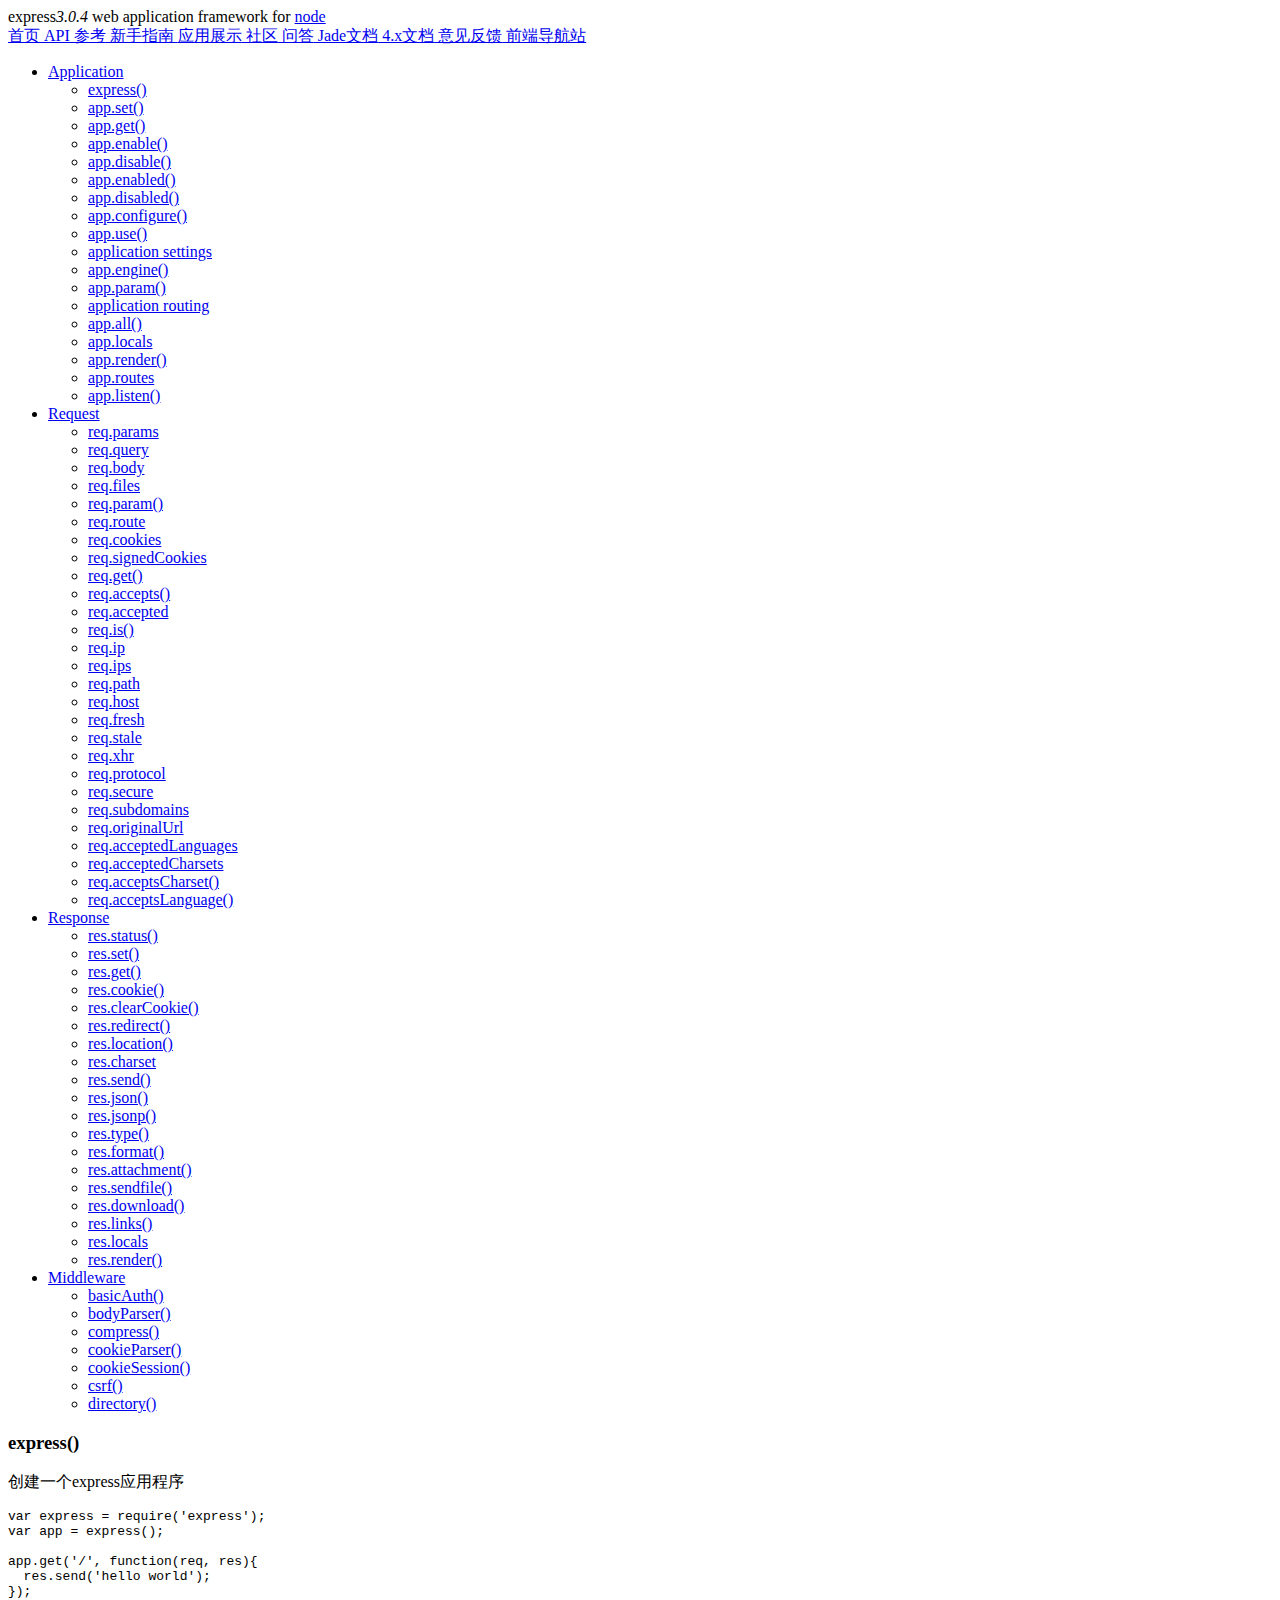
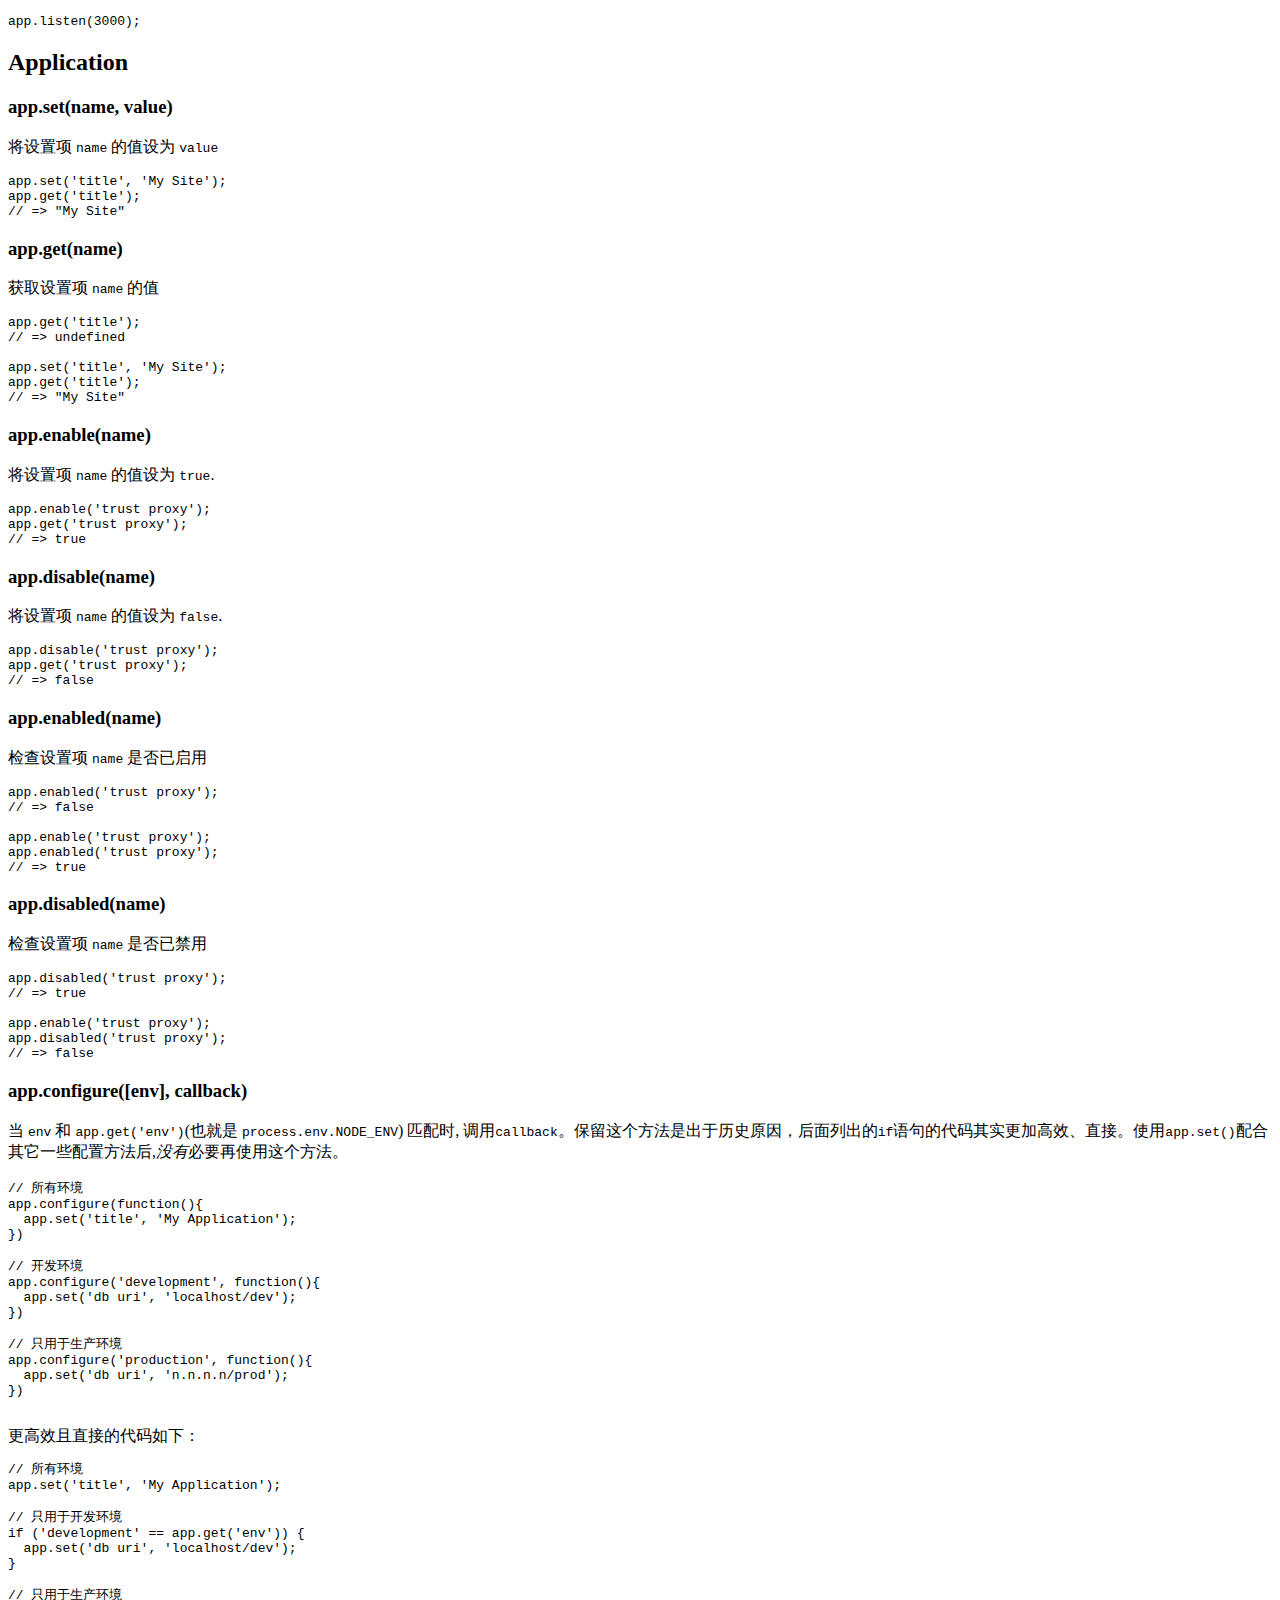
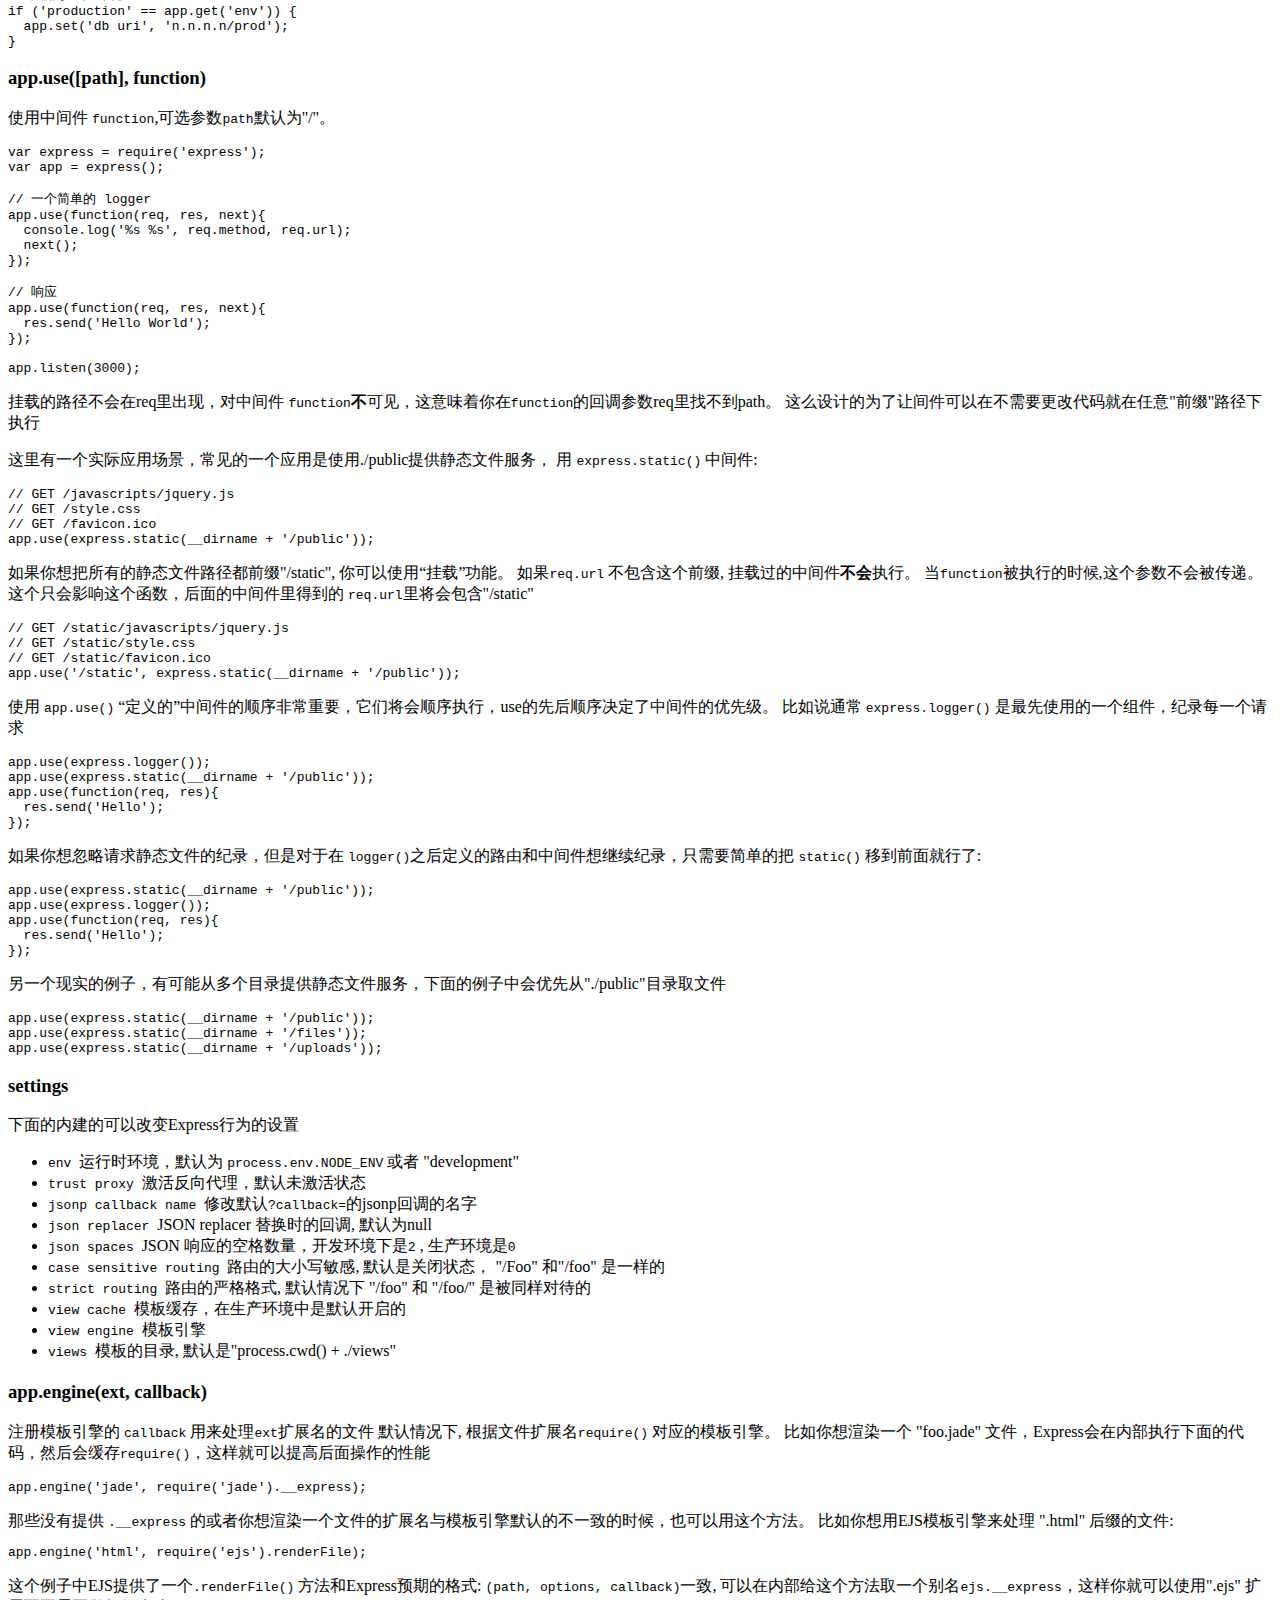
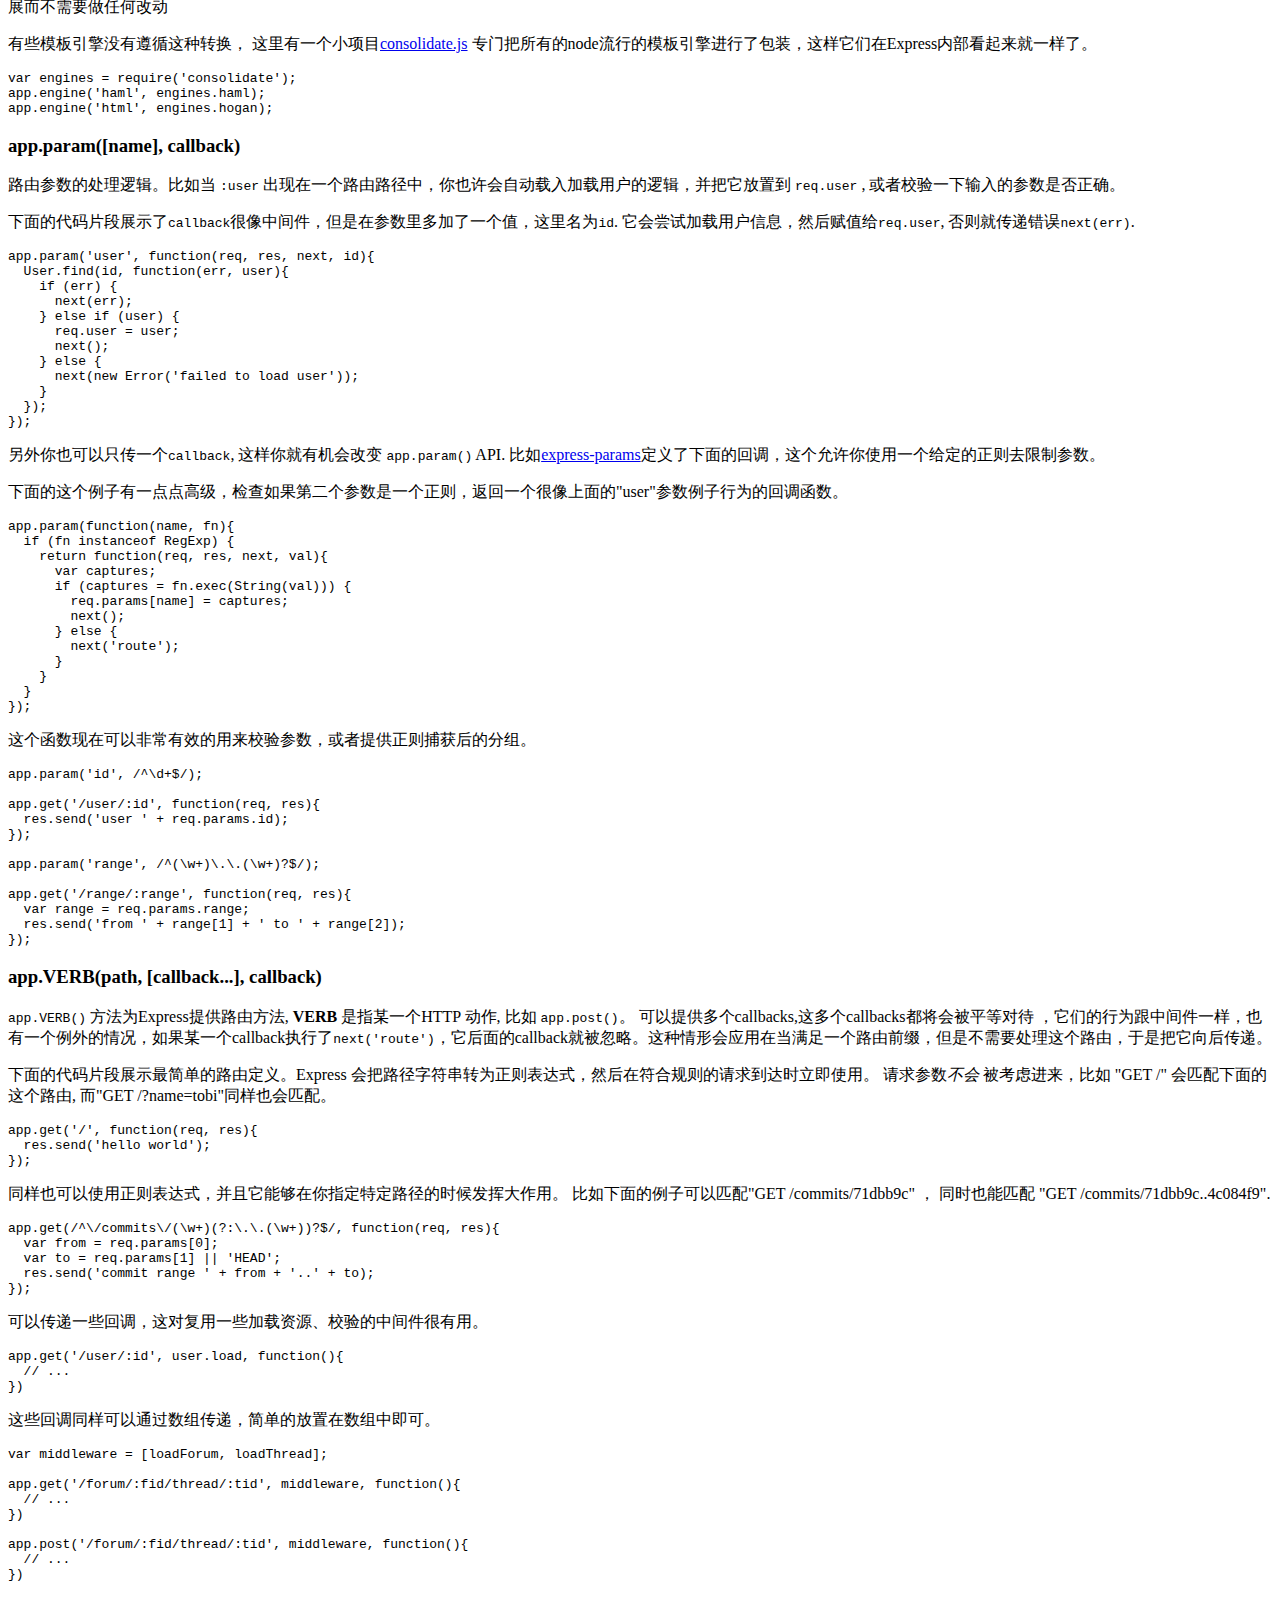
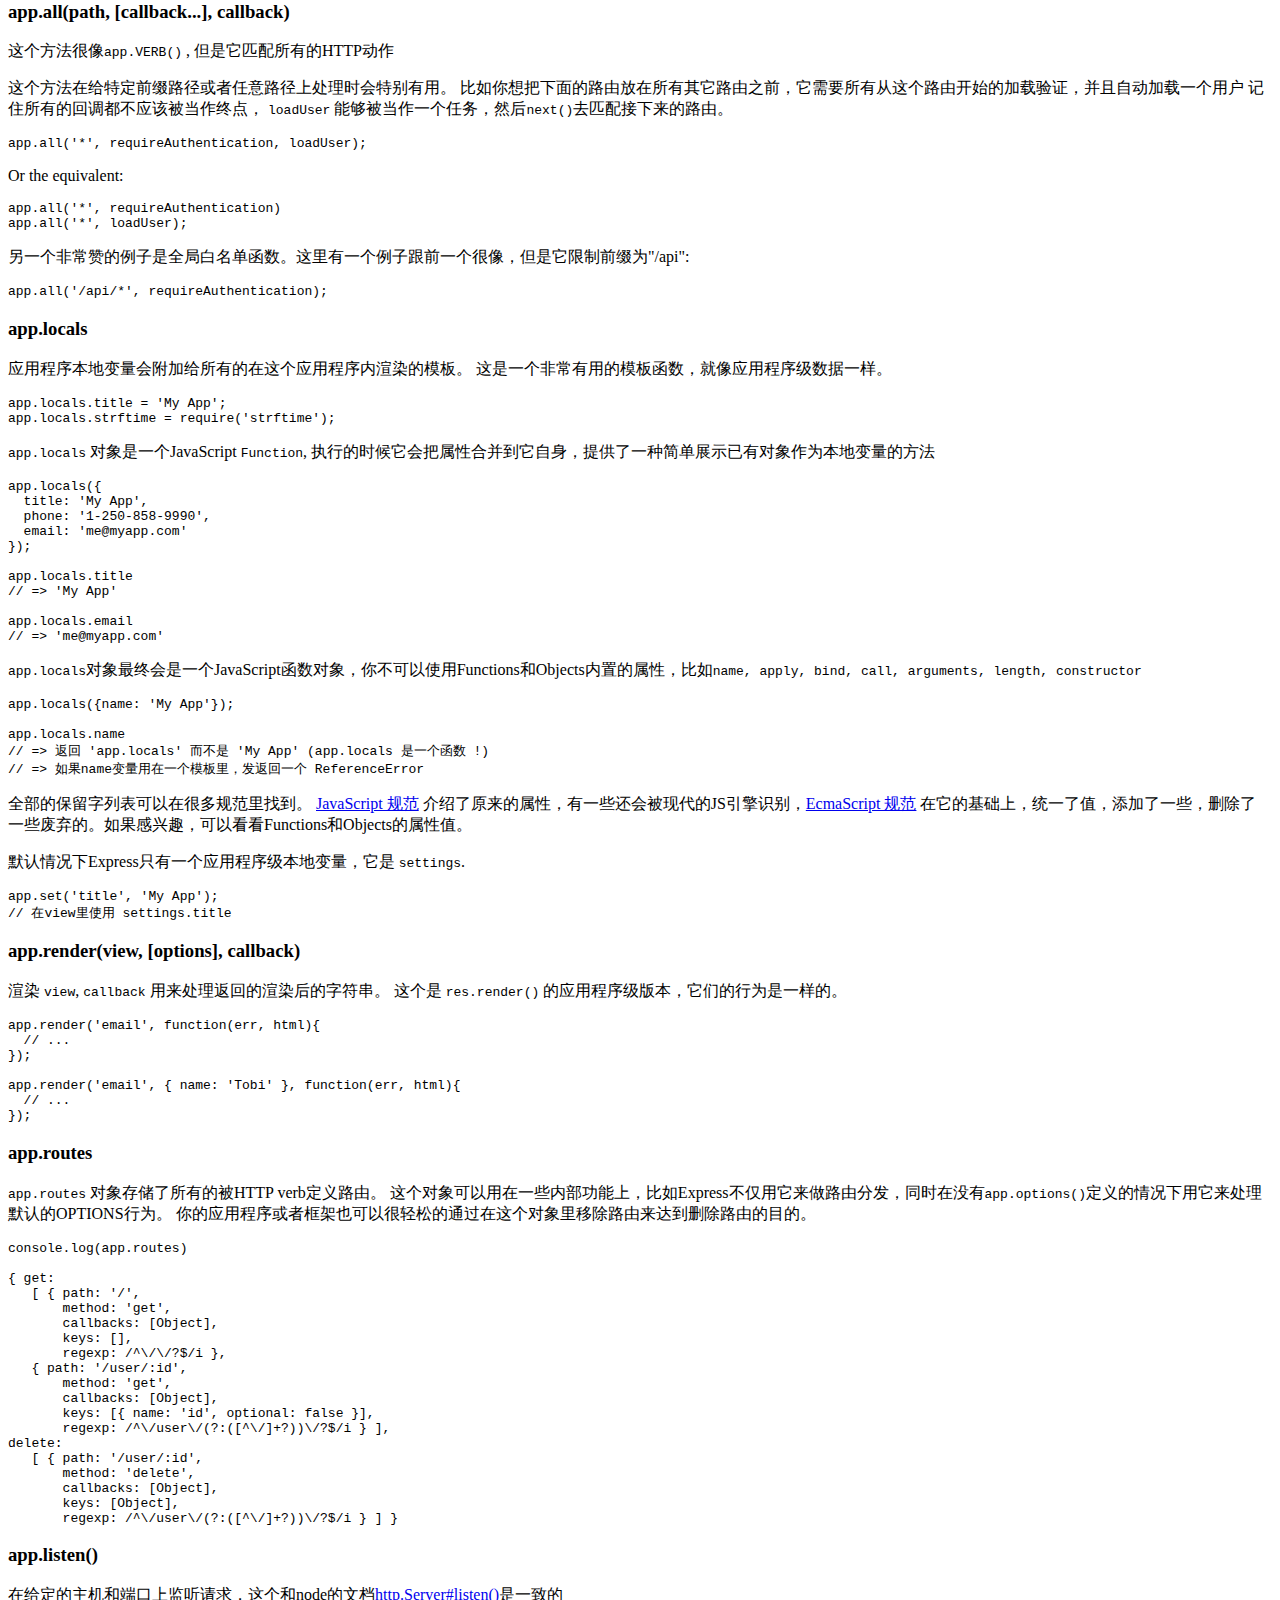
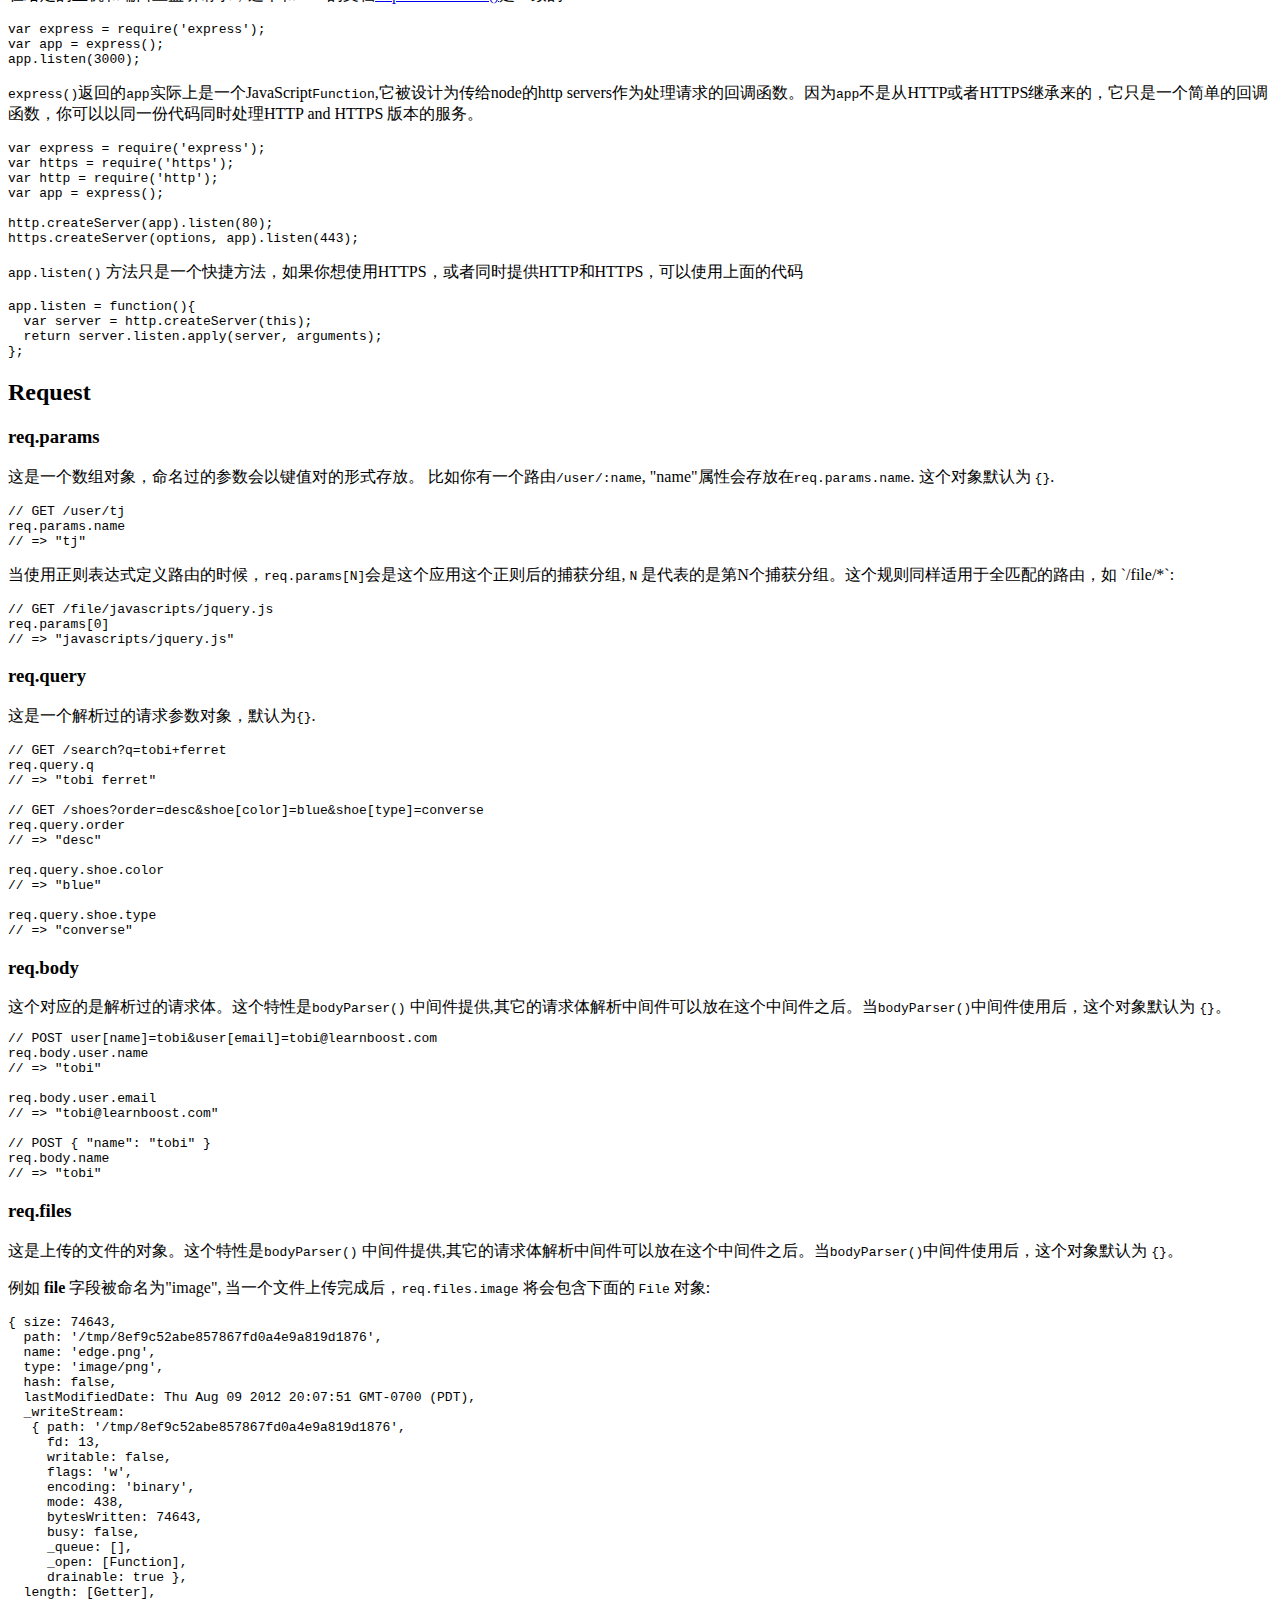
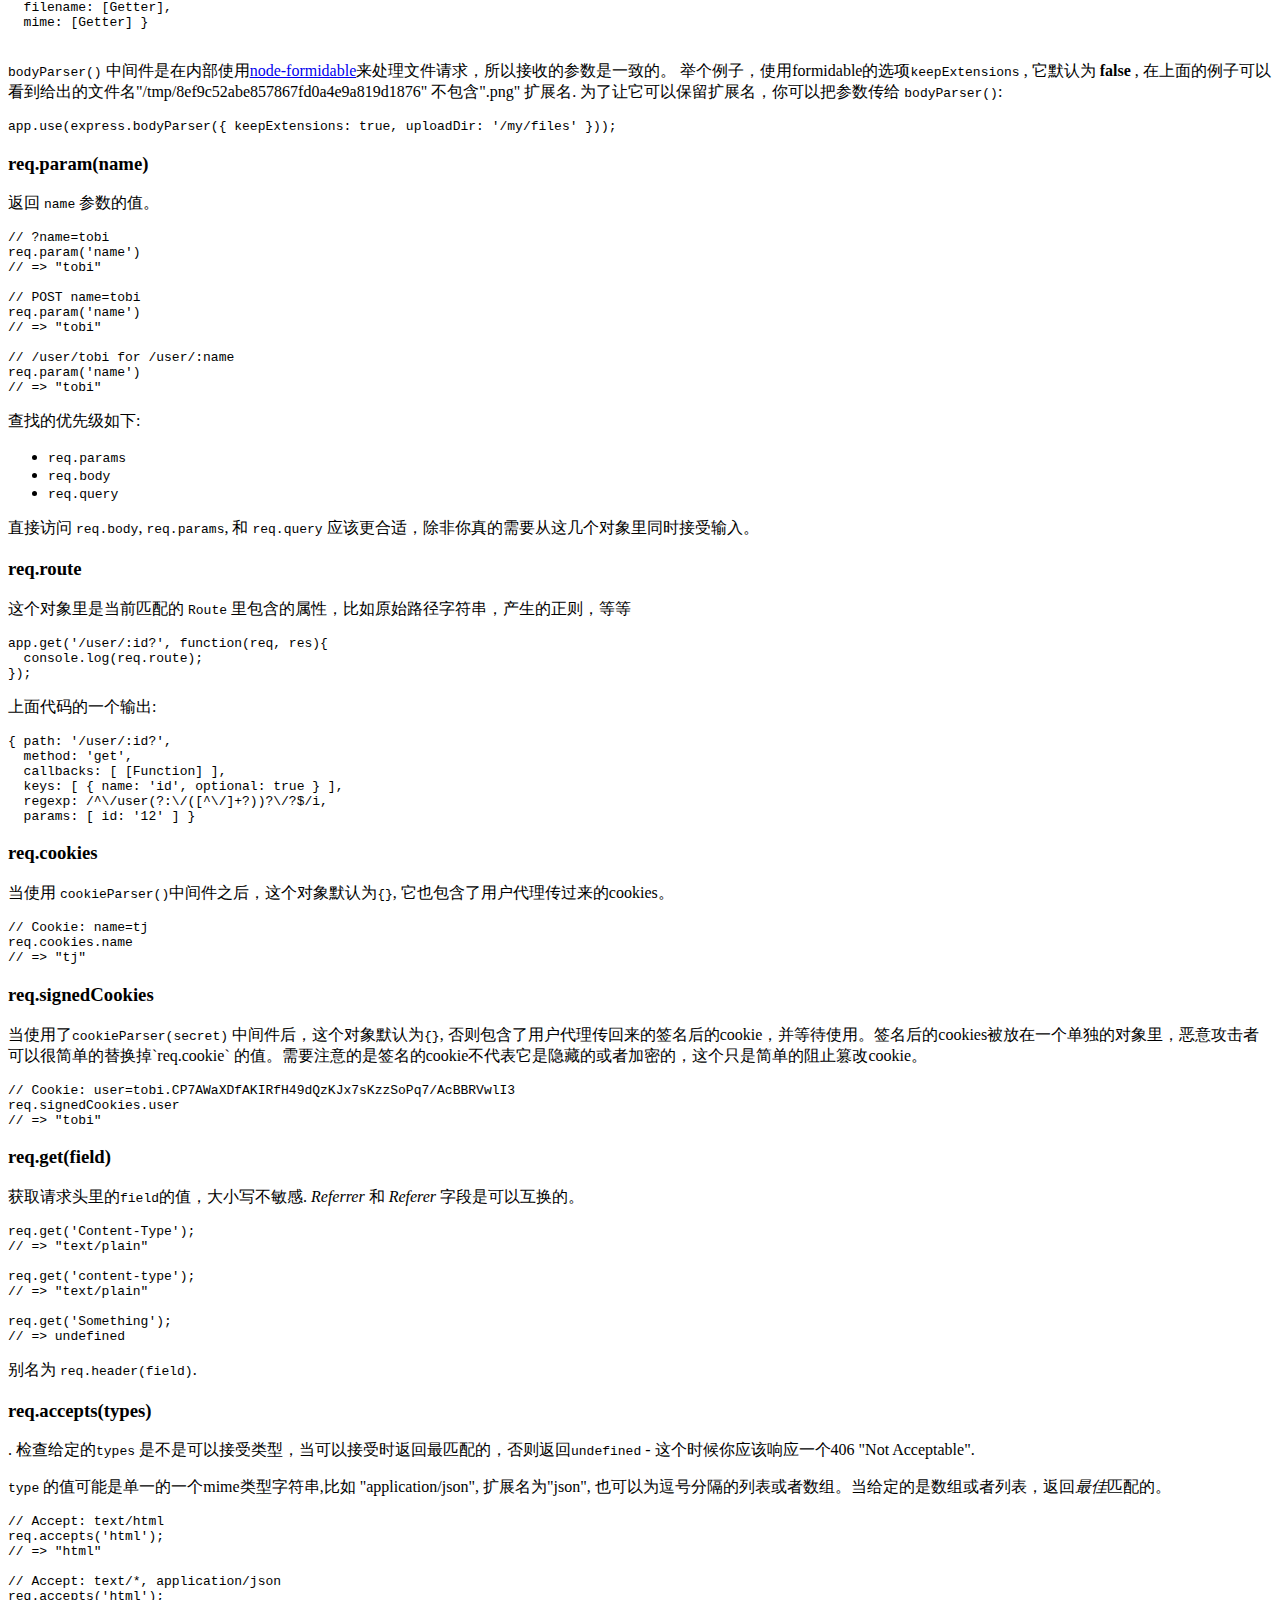
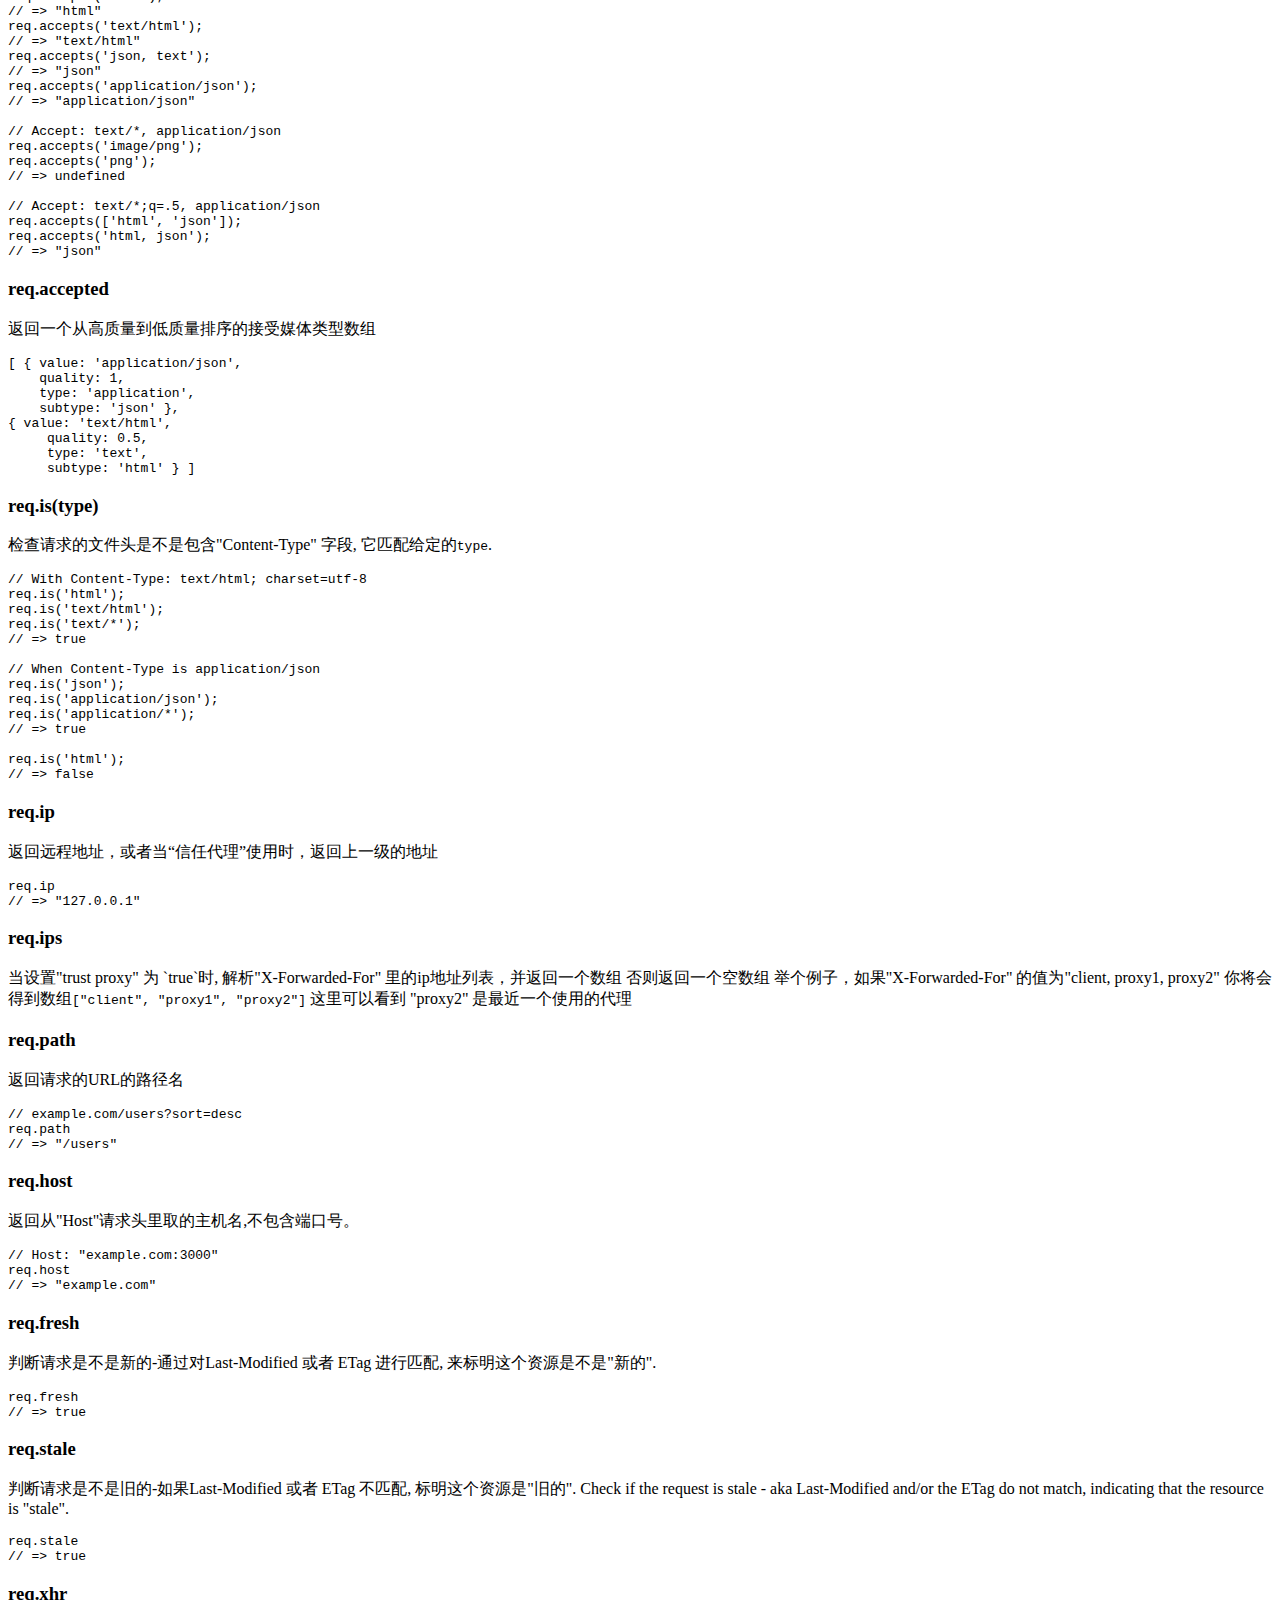
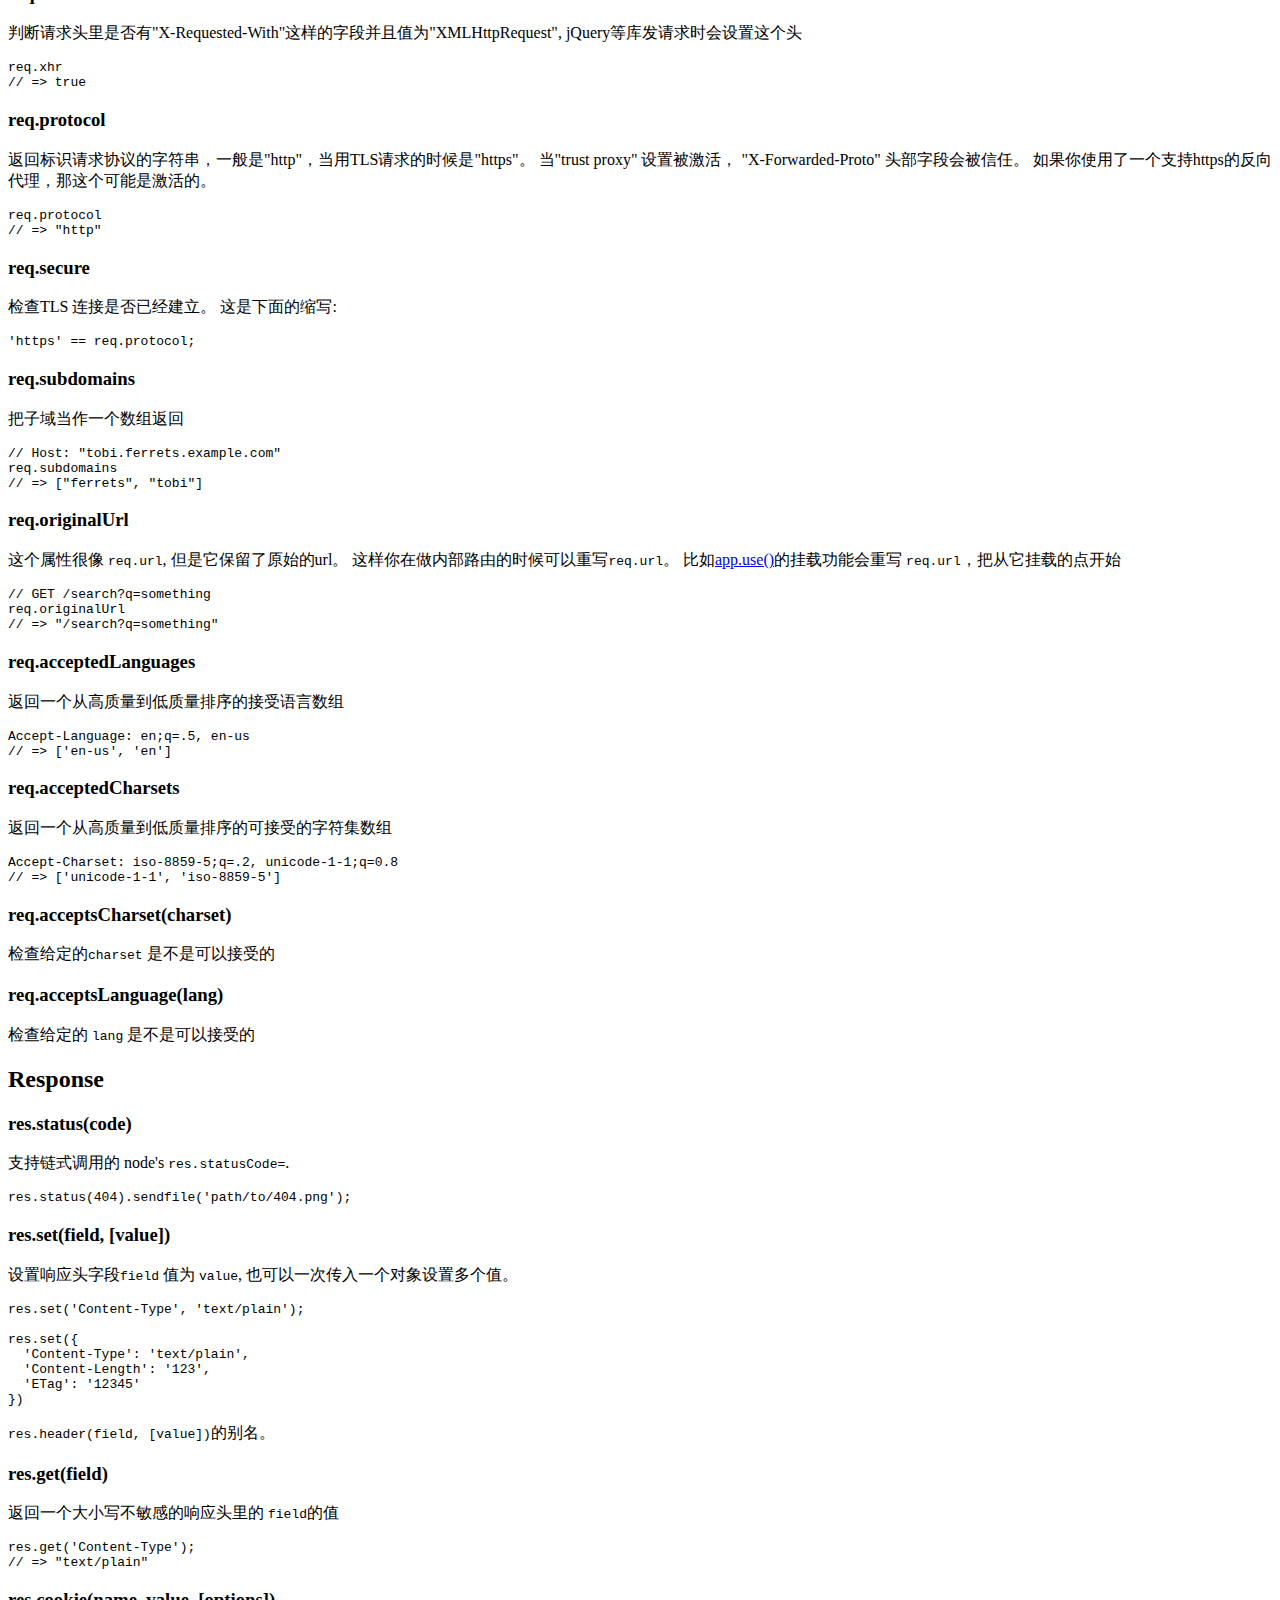
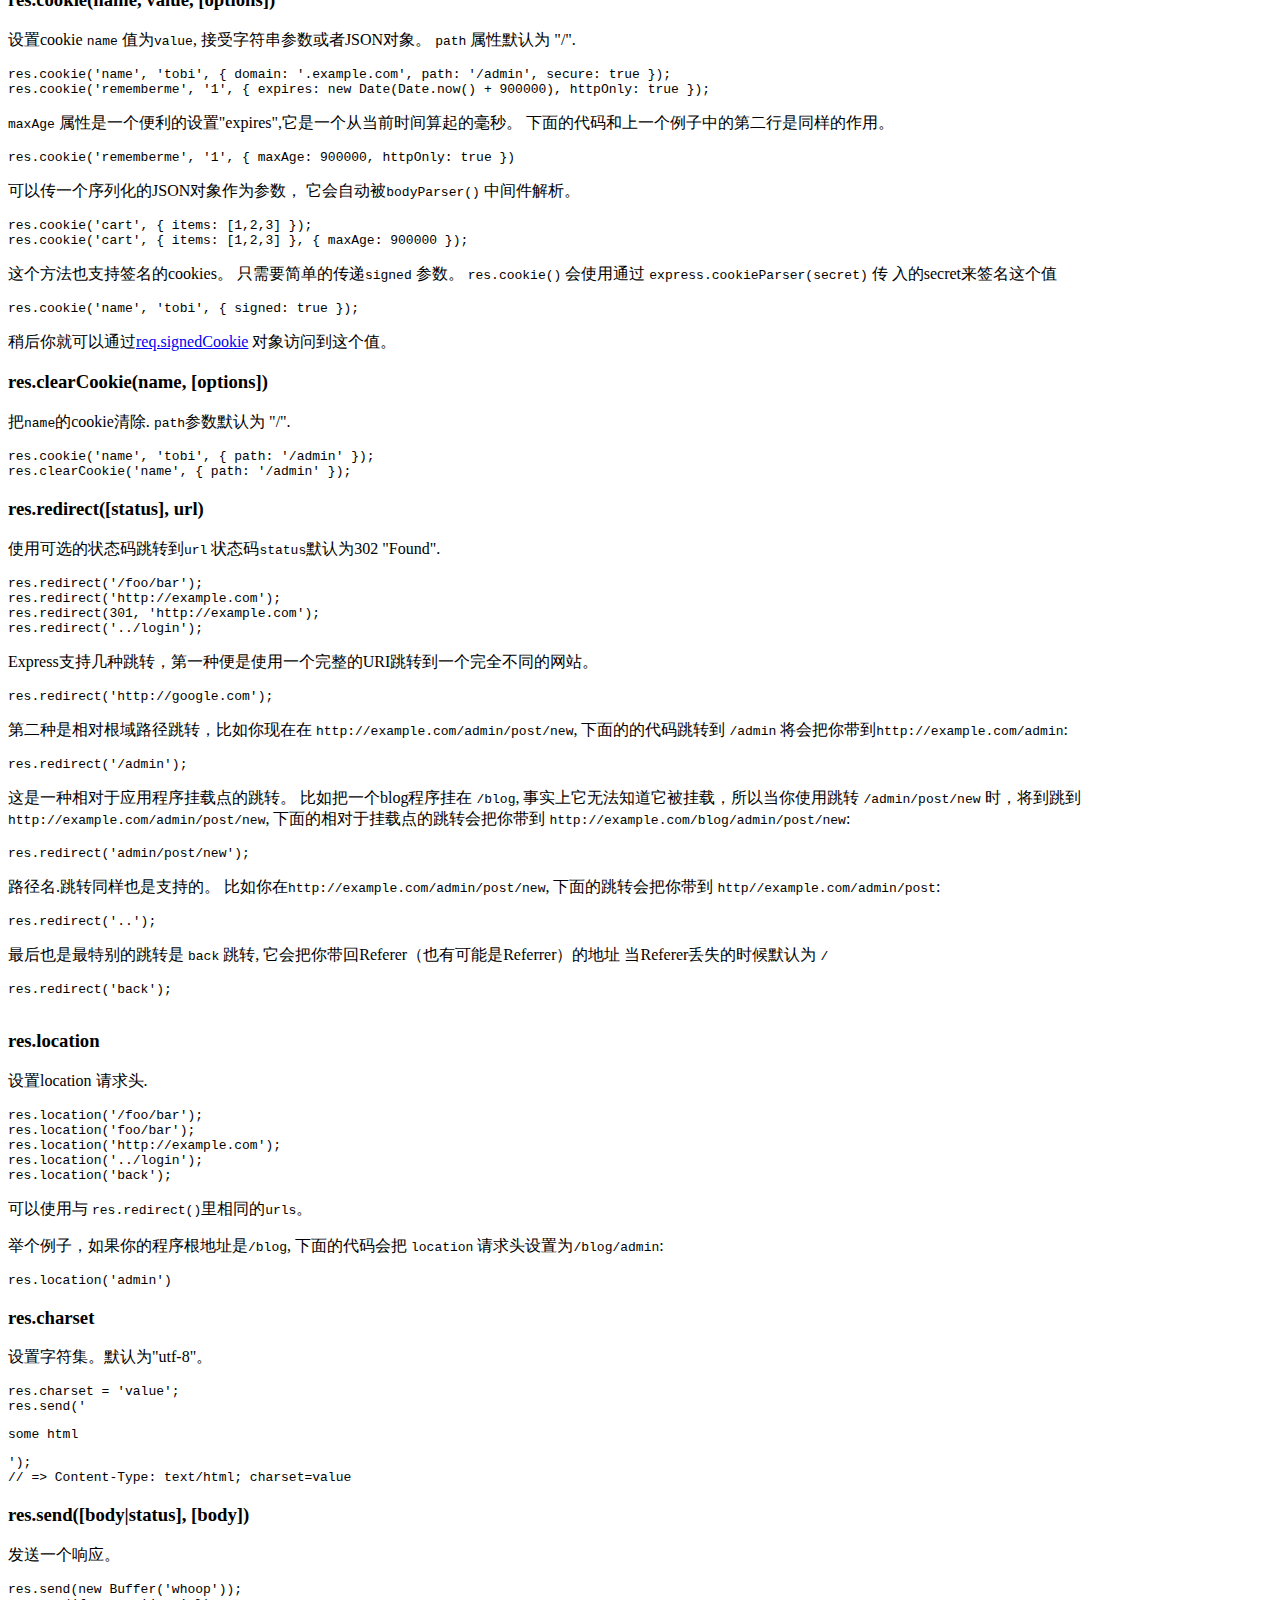
==== commit a15737c7: "up" ====
--- a/api.html
+++ b/api.html
@@ -1,5 +1,5 @@
-<!DOCTYPE html><html><head><title>Express - api参考</title><link rel="stylesheet" href="style.css"><link rel="stylesheet" href="//fonts.googleapis.com/css?family=Open+Sans:300,400,600,700&amp;amp;subset=latin,latin-ext"><meta http-equiv="Content-Type" content="text/html; charset=UTF-8"><meta name="keywords" content="node.js express 中文文档, node express 中文, node express中文文档, express 翻译 api, expressjs 文档, exress框架 中文手册, node expressjs 中文文档, expressjs 中文文档, node express中文, Express框架的中文, express 中文 node, node.js网络应用, express node 文档, express.js 中文, express 中文文档"><script src="http://libs.baidu.com/jquery/1.7.2/jquery.js"></script><script src="app.js"></script><script src="retina.js"></script></head><body class="inner"><div class="bar"></div><section id="content"><header><section id="logo"><span class="express">express<em>3.0.4</em></span><span class="description"> 
-web application framework for <a href="http://nodejs.org">node  </a></span></section><nav class="clearfix"><a href="./" target="_self"> 首页</a><a href="./api.html" target="_self" class="active"> API 参考</a><a href="./guide.html" target="_self"> 新手指南 </a><a href="./applications.html" target="_self"> 应用展示</a><a href="./community.html" target="_self"> 社区</a><a href="./faq.html" target="_self"> 问答</a><a href="./jade.html" target="_self"> Jade文档</a><a href="https://github.com/jserme/expressjs.com/issues/new" target="_self"> 意见反馈</a><a href="http://123.jser.us" target="_blank"> 前端导航站 </a></nav></header><ul id="menu"><li id="app-api"> <a href="#express">Application</a><ul id="app-menu"><li><a href="#express">express()</a></li><li><a href="#app.set">app.set()</a></li><li><a href="#app.get">app.get()</a></li><li><a href="#app.enable">app.enable()</a></li><li><a href="#app.disable">app.disable()</a></li><li><a href="#app.enabled">app.enabled()</a></li><li><a href="#app.disabled">app.disabled()</a></li><li><a href="#app.configure">app.configure()</a></li><li><a href="#app.use">app.use()</a></li><li><a href="#app-settings">application settings</a></li><li><a href="#app.engine">app.engine()</a></li><li><a href="#app.param">app.param()</a></li><li><a href="#app.VERB">application routing</a></li><li><a href="#app.all">app.all()</a></li><li><a href="#app.locals">app.locals</a></li><li><a href="#app.render">app.render()</a></li><li><a href="#app.routes">app.routes</a></li><li><a href="#app.listen">app.listen()</a></li></ul></li><li id="req-api"> <a href="#req.params">Request</a><ul id="req-menu"><li><a href="#req.params">req.params</a></li><li><a href="#req.query">req.query</a></li><li><a href="#req.body">req.body</a></li><li><a href="#req.files">req.files</a></li><li><a href="#req.param">req.param()</a></li><li><a href="#req.route">req.route</a></li><li><a href="#req.cookies">req.cookies</a></li><li><a href="#req.signedCookies">req.signedCookies</a></li><li><a href="#req.get">req.get()</a></li><li><a href="#req.accepts">req.accepts()</a></li><li><a href="#req.accepted">req.accepted</a></li><li><a href="#req.is">req.is()</a></li><li><a href="#req.ip">req.ip</a></li><li><a href="#req.ips">req.ips</a></li><li><a href="#req.path">req.path</a></li><li><a href="#req.host">req.host</a></li><li><a href="#req.fresh">req.fresh</a></li><li><a href="#req.stale">req.stale</a></li><li><a href="#req.xhr">req.xhr</a></li><li><a href="#req.protocol">req.protocol</a></li><li><a href="#req.secure">req.secure</a></li><li><a href="#req.subdomains">req.subdomains</a></li><li><a href="#req.originalUrl">req.originalUrl</a></li><li><a href="#req.acceptedLanguages">req.acceptedLanguages</a></li><li><a href="#req.acceptedCharsets">req.acceptedCharsets</a></li><li><a href="#req.acceptsCharset">req.acceptsCharset()</a></li><li><a href="#req.acceptsLanguage">req.acceptsLanguage()</a></li></ul></li><li id="res-api"> <a href="#res.status">Response</a><ul id="res-menu"><li><a href="#res.status">res.status()</a></li><li><a href="#res.set">res.set()</a></li><li><a href="#res.get">res.get()</a></li><li><a href="#res.cookie">res.cookie()</a></li><li><a href="#res.clearCookie">res.clearCookie()</a></li><li><a href="#res.redirect">res.redirect()</a></li><li><a href="#res.location">res.location() </a></li><li><a href="#res.charset">res.charset</a></li><li><a href="#res.send">res.send()</a></li><li><a href="#res.json">res.json()</a></li><li><a href="#res.jsonp">res.jsonp()</a></li><li><a href="#res.type">res.type()</a></li><li><a href="#res.format">res.format()</a></li><li><a href="#res.attachment">res.attachment()</a></li><li><a href="#res.sendfile">res.sendfile()</a></li><li><a href="#res.download">res.download()</a></li><li><a href="#res.links">res.links()</a></li><li><a href="#res.locals">res.locals</a></li><li><a href="#res.render">res.render()</a></li></ul></li><li id="middleware-api"><a href="#middleware">Middleware</a><ul id="middleware-menu"><li><a href="#basicAuth">basicAuth()</a></li><li><a href="#bodyParser">bodyParser()</a></li><li><a href="#compress">compress()</a></li><li><a href="#cookieParser">cookieParser()</a></li><li><a href="#cookieSession">cookieSession()</a></li><li><a href="#csrf">csrf()</a></li><li><a href="#directory">directory()</a></li></ul></li></ul><div id="right"><section><h3 id="express">express()</h3><p>创建一个express应用程序
+<!DOCTYPE html><html><head><title>Express - api参考</title><link rel="stylesheet" href="/style.css"><link rel="stylesheet" href="//fonts.googleapis.com/css?family=Open+Sans:300,400,600,700&amp;amp;subset=latin,latin-ext"><meta http-equiv="Content-Type" content="text/html; charset=UTF-8"><meta name="keywords" content="node.js express 中文文档, node express 中文, node express中文文档, express 翻译 api, expressjs 文档, exress框架 中文手册, node expressjs 中文文档, expressjs 中文文档, node express中文, Express框架的中文, express 中文 node, node.js网络应用, express node 文档, express.js 中文, express 中文文档"><script src="http://libs.baidu.com/jquery/1.7.2/jquery.js"></script><script src="/app.js"></script><script src="/retina.js"></script></head><body class="inner"><div class="bar"></div><section id="content"><header><section id="logo"><span class="express">express<em>3.0.4</em></span><span class="description"> 
+web application framework for <a href="http://nodejs.org">node  </a></span></section><nav class="clearfix"><a href="/" target="_self"> 首页</a><a href="/3x_zh-cn/api.html" target="_self" class="active"> API 参考</a><a href="/guide.html" target="_self"> 新手指南 </a><a href="/applications.html" target="_self"> 应用展示</a><a href="/community.html" target="_self"> 社区</a><a href="/faq.html" target="_self"> 问答</a><a href="/jade.html" target="_self"> Jade文档</a><a href="/4x_zh-cn/api.html" target="_self"> 4.x文档</a><a href="https://github.com/jserme/expressjs.com/issues/new" target="_self"> 意见反馈</a><a href="http://123.jser.us" target="_blank"> 前端导航站 </a></nav></header><ul id="menu"><li id="app-api"> <a href="#express">Application</a><ul id="app-menu"><li><a href="#express">express()</a></li><li><a href="#app.set">app.set()</a></li><li><a href="#app.get">app.get()</a></li><li><a href="#app.enable">app.enable()</a></li><li><a href="#app.disable">app.disable()</a></li><li><a href="#app.enabled">app.enabled()</a></li><li><a href="#app.disabled">app.disabled()</a></li><li><a href="#app.configure">app.configure()</a></li><li><a href="#app.use">app.use()</a></li><li><a href="#app-settings">application settings</a></li><li><a href="#app.engine">app.engine()</a></li><li><a href="#app.param">app.param()</a></li><li><a href="#app.VERB">application routing</a></li><li><a href="#app.all">app.all()</a></li><li><a href="#app.locals">app.locals</a></li><li><a href="#app.render">app.render()</a></li><li><a href="#app.routes">app.routes</a></li><li><a href="#app.listen">app.listen()</a></li></ul></li><li id="req-api"> <a href="#req.params">Request</a><ul id="req-menu"><li><a href="#req.params">req.params</a></li><li><a href="#req.query">req.query</a></li><li><a href="#req.body">req.body</a></li><li><a href="#req.files">req.files</a></li><li><a href="#req.param">req.param()</a></li><li><a href="#req.route">req.route</a></li><li><a href="#req.cookies">req.cookies</a></li><li><a href="#req.signedCookies">req.signedCookies</a></li><li><a href="#req.get">req.get()</a></li><li><a href="#req.accepts">req.accepts()</a></li><li><a href="#req.accepted">req.accepted</a></li><li><a href="#req.is">req.is()</a></li><li><a href="#req.ip">req.ip</a></li><li><a href="#req.ips">req.ips</a></li><li><a href="#req.path">req.path</a></li><li><a href="#req.host">req.host</a></li><li><a href="#req.fresh">req.fresh</a></li><li><a href="#req.stale">req.stale</a></li><li><a href="#req.xhr">req.xhr</a></li><li><a href="#req.protocol">req.protocol</a></li><li><a href="#req.secure">req.secure</a></li><li><a href="#req.subdomains">req.subdomains</a></li><li><a href="#req.originalUrl">req.originalUrl</a></li><li><a href="#req.acceptedLanguages">req.acceptedLanguages</a></li><li><a href="#req.acceptedCharsets">req.acceptedCharsets</a></li><li><a href="#req.acceptsCharset">req.acceptsCharset()</a></li><li><a href="#req.acceptsLanguage">req.acceptsLanguage()</a></li></ul></li><li id="res-api"> <a href="#res.status">Response</a><ul id="res-menu"><li><a href="#res.status">res.status()</a></li><li><a href="#res.set">res.set()</a></li><li><a href="#res.get">res.get()</a></li><li><a href="#res.cookie">res.cookie()</a></li><li><a href="#res.clearCookie">res.clearCookie()</a></li><li><a href="#res.redirect">res.redirect()</a></li><li><a href="#res.location">res.location() </a></li><li><a href="#res.charset">res.charset</a></li><li><a href="#res.send">res.send()</a></li><li><a href="#res.json">res.json()</a></li><li><a href="#res.jsonp">res.jsonp()</a></li><li><a href="#res.type">res.type()</a></li><li><a href="#res.format">res.format()</a></li><li><a href="#res.attachment">res.attachment()</a></li><li><a href="#res.sendfile">res.sendfile()</a></li><li><a href="#res.download">res.download()</a></li><li><a href="#res.links">res.links()</a></li><li><a href="#res.locals">res.locals</a></li><li><a href="#res.render">res.render()</a></li></ul></li><li id="middleware-api"><a href="#middleware">Middleware</a><ul id="middleware-menu"><li><a href="#basicAuth">basicAuth()</a></li><li><a href="#bodyParser">bodyParser()</a></li><li><a href="#compress">compress()</a></li><li><a href="#cookieParser">cookieParser()</a></li><li><a href="#cookieSession">cookieSession()</a></li><li><a href="#csrf">csrf()</a></li><li><a href="#directory">directory()</a></li></ul></li></ul><div id="right"><section><h3 id="express">express()</h3><p>创建一个express应用程序
 </p><pre class="js"><code>var express = require('express');
 var app = express();
 
@@ -219,7 +219,7 @@
 
 app.locals.email
 // => 'me@myapp.com'</code></pre><p><code>app.locals</code>对象最终会是一个JavaScript函数对象，你不可以使用Functions和Objects内置的属性，比如<code>name,
-apply, bind, call, arguments, length, constructor</codd>
+apply, bind, call, arguments, length, constructor</code>
 </p><pre class="js"><code>app.locals({name: 'My App'});
 
 app.locals.name
@@ -597,7 +597,7 @@
 res.type('html');
 res.type('json');
 res.type('application/json');
-res.type('png');</code></pre></section><section><h3 id="res.format">res.format(object)</h3><p>设置特定请求头的响应。
+res.type('png');</code></pre><p><code>res.contentType(type)</code>方法的别名。</p></section><section><h3 id="res.format">res.format(object)</h3><p>设置特定请求头的响应。
 这个方法使用 <code>req.accepted</code>， 
 这是一个通过质量值作为优先级顺序的数组，
 第一个回调会被执行。
@@ -705,7 +705,7 @@
 });</code></pre></section><h2>Middleware</h2><a name="middleware"></a><section><h3 id="basicAuth">basicAuth()</h3><p>基本的认证中间件，在<code>req.user</code>里添加用户名
 </p><p>用户名和密码的例子:</p><pre class="js"><code>app.use(express.basicAuth('username', 'password'));
 </code></pre><p>校验回调:</p><pre class="js"><code>app.use(express.basicAuth(function(user, pass){
-  return 'tj' == user & 'wahoo' == pass;
+  return 'tj' == user && 'wahoo' == pass;
 }));
 </code></pre><p>异步校验接受参数<code>fn(err, user)</code>,
 下面的例子<code>req.user</code> 将会作为user对象传递.
@@ -747,4 +747,4 @@
   ga.src = ('https:' == document.location.protocol ? 'https://' : 'http://') + 'hm.baidu.com/h.js?47a437a0834ace3da0dac1156ed8369f';
   var s = document.getElementsByTagName('script')[0]; s.parentNode.insertBefore(ga, s);
 })();
-</script><a id="top" href="#"><img src="images/arrow.png"></a><footer><div id="footer-content">© 2012 TJ Holowaychuk. 版权所有. <a href="http://jser.me">草依山</a>翻译</div></footer></body></html>+</script><a id="top" href="#"><img src="/images/arrow.png"></a><footer><div id="footer-content">© 2012 TJ Holowaychuk. 版权所有. <a href="http://jser.me">草依山</a>翻译</div></footer></body></html>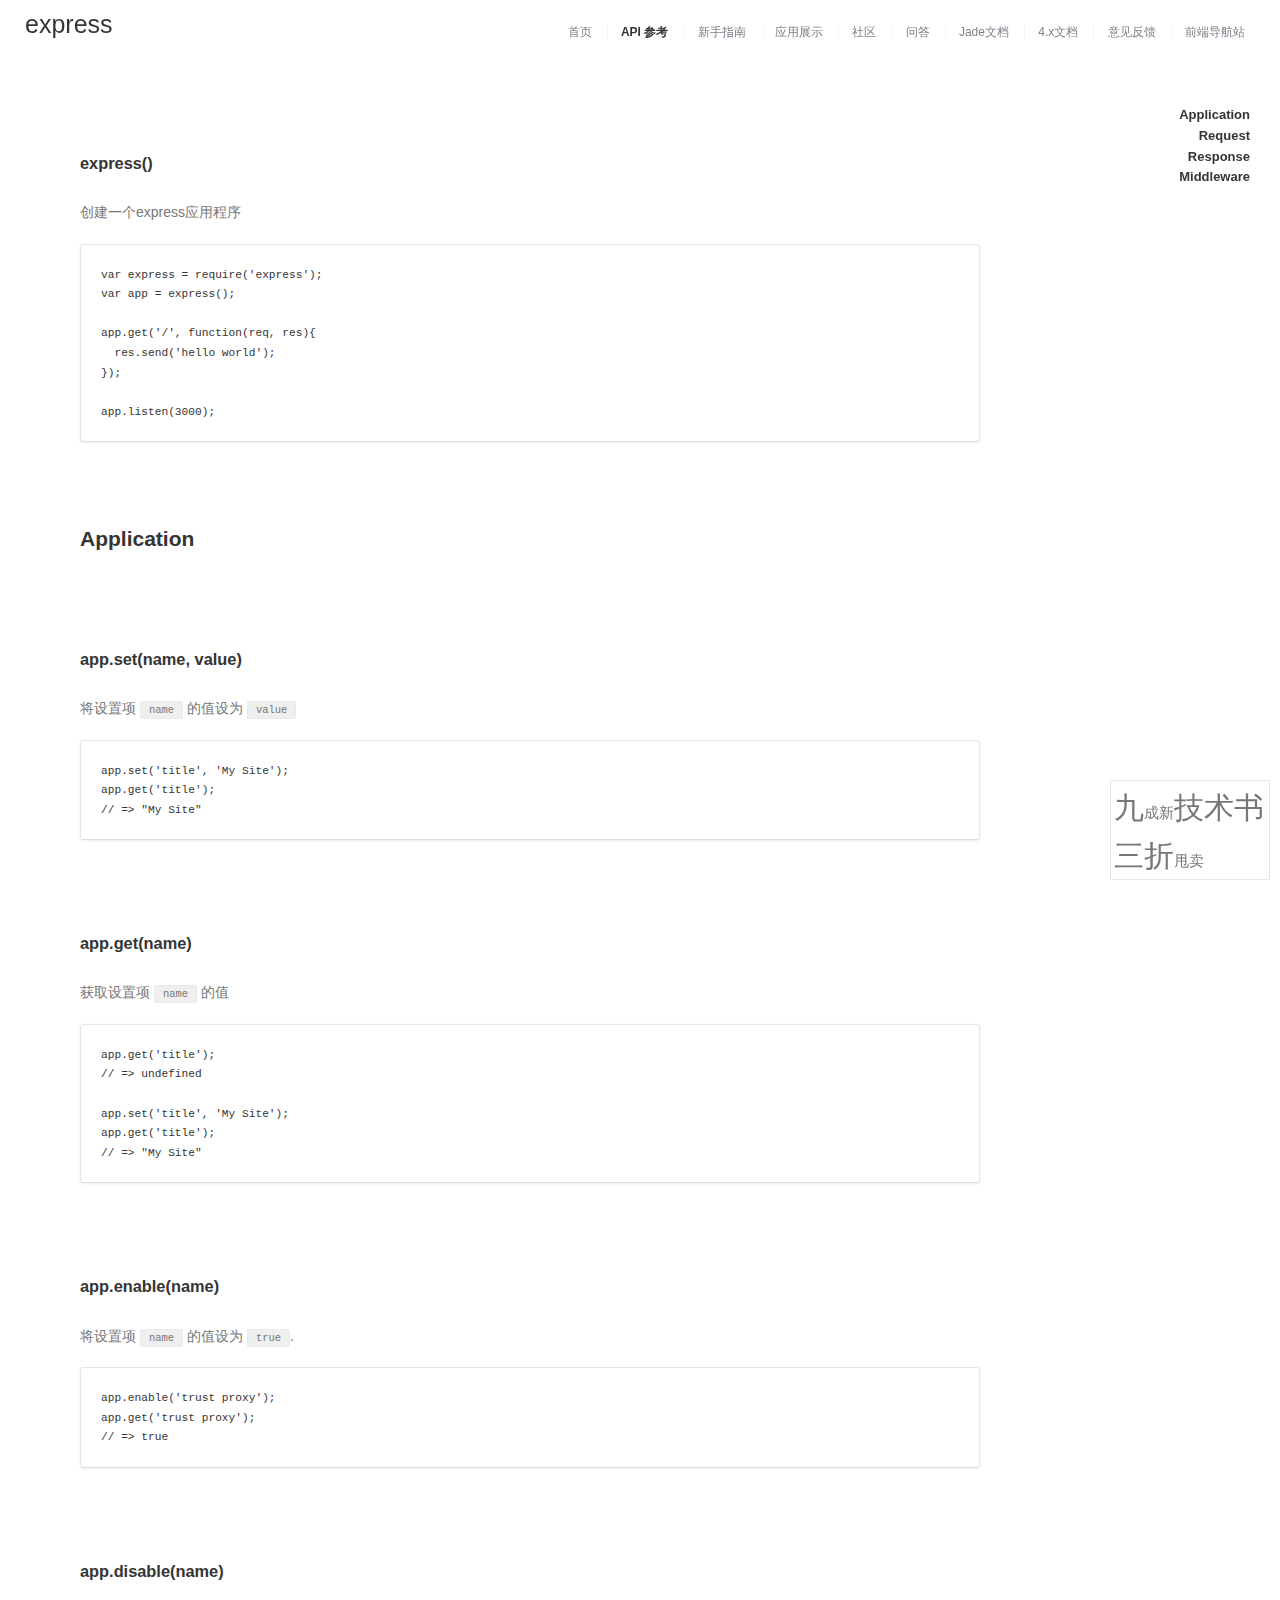
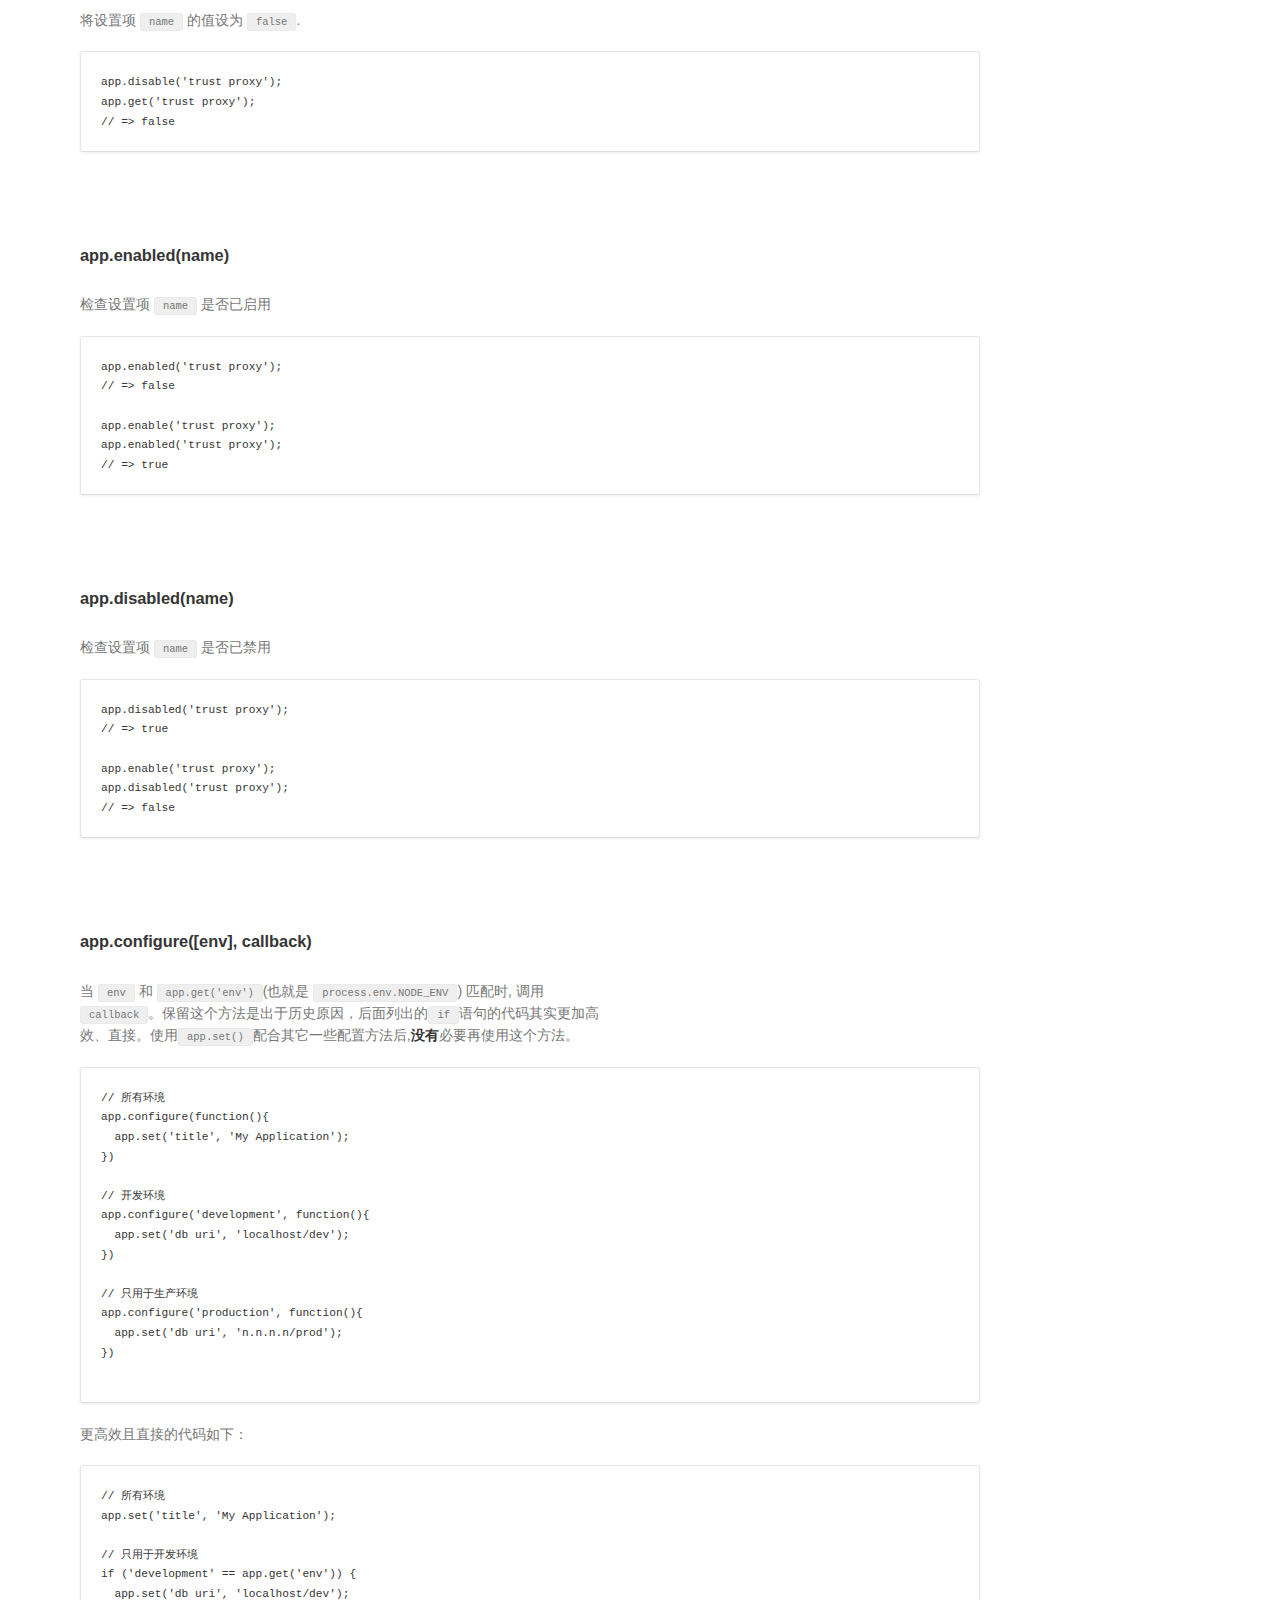
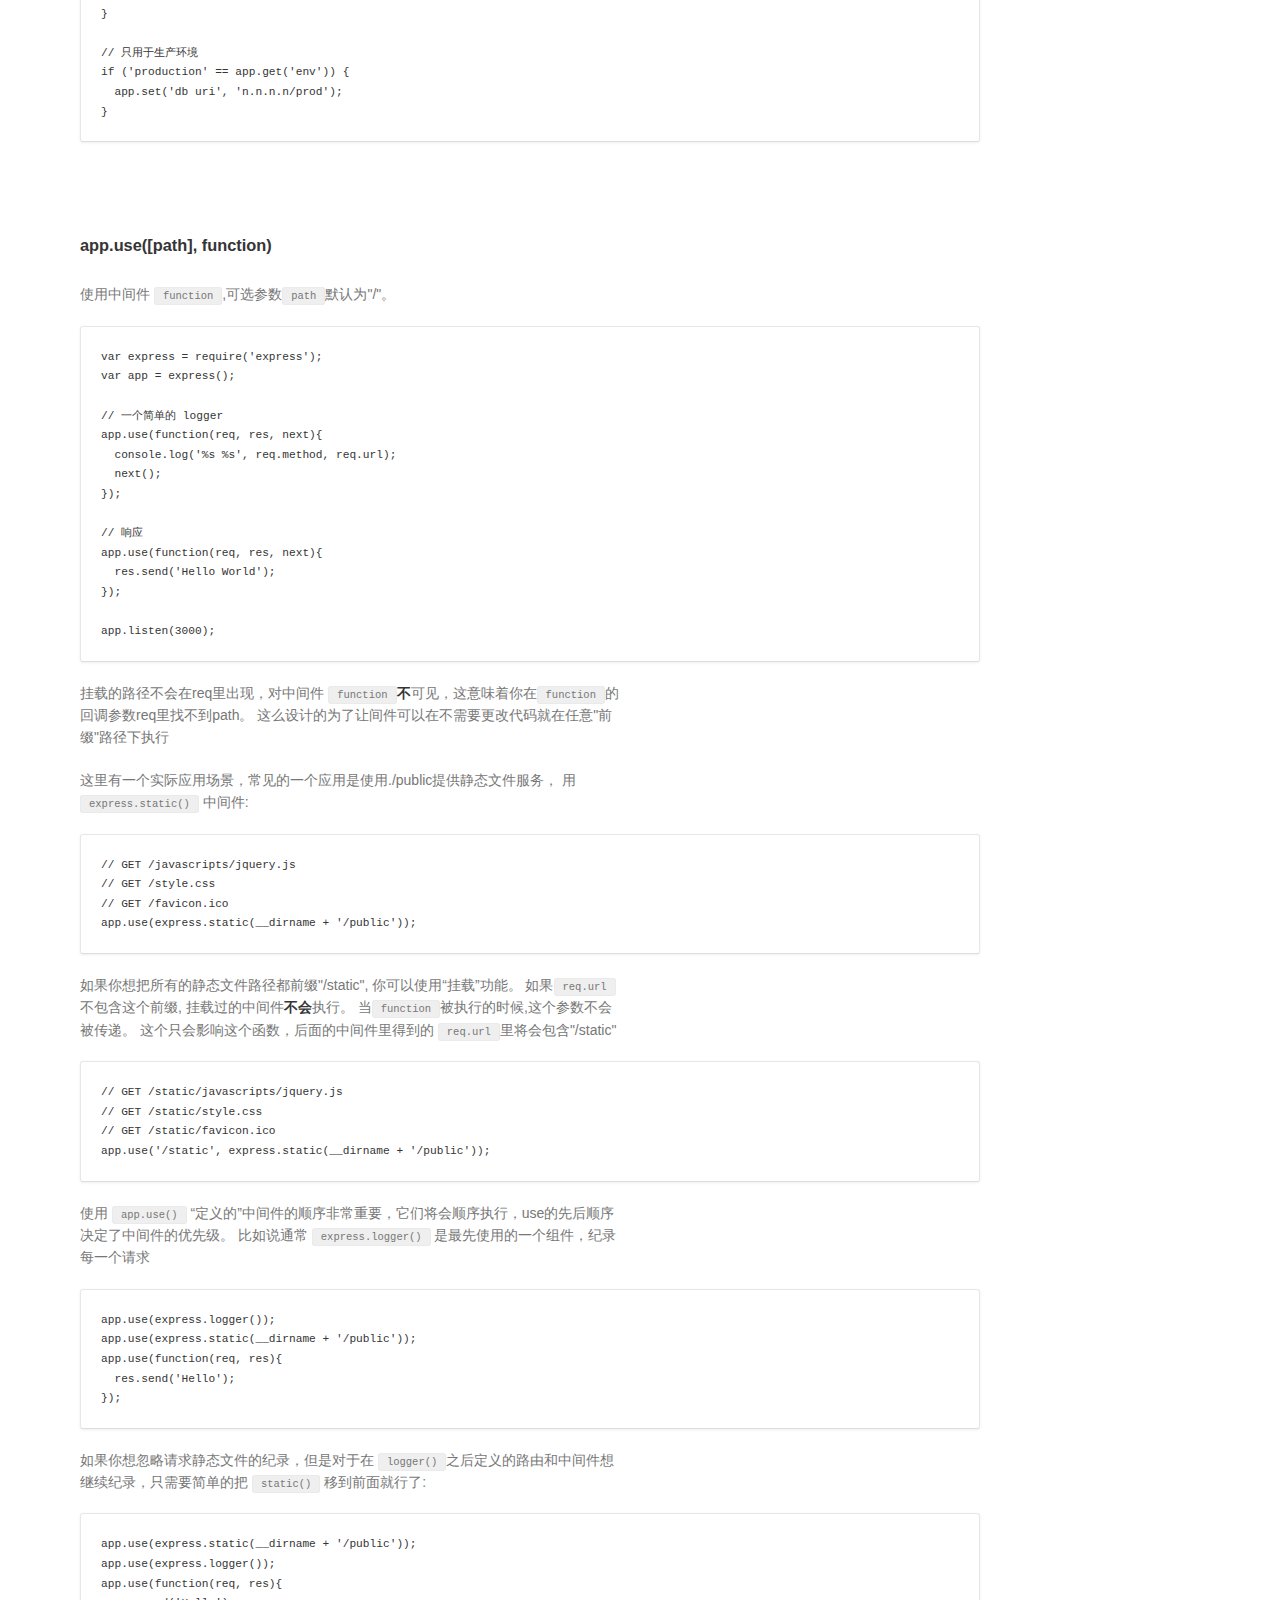
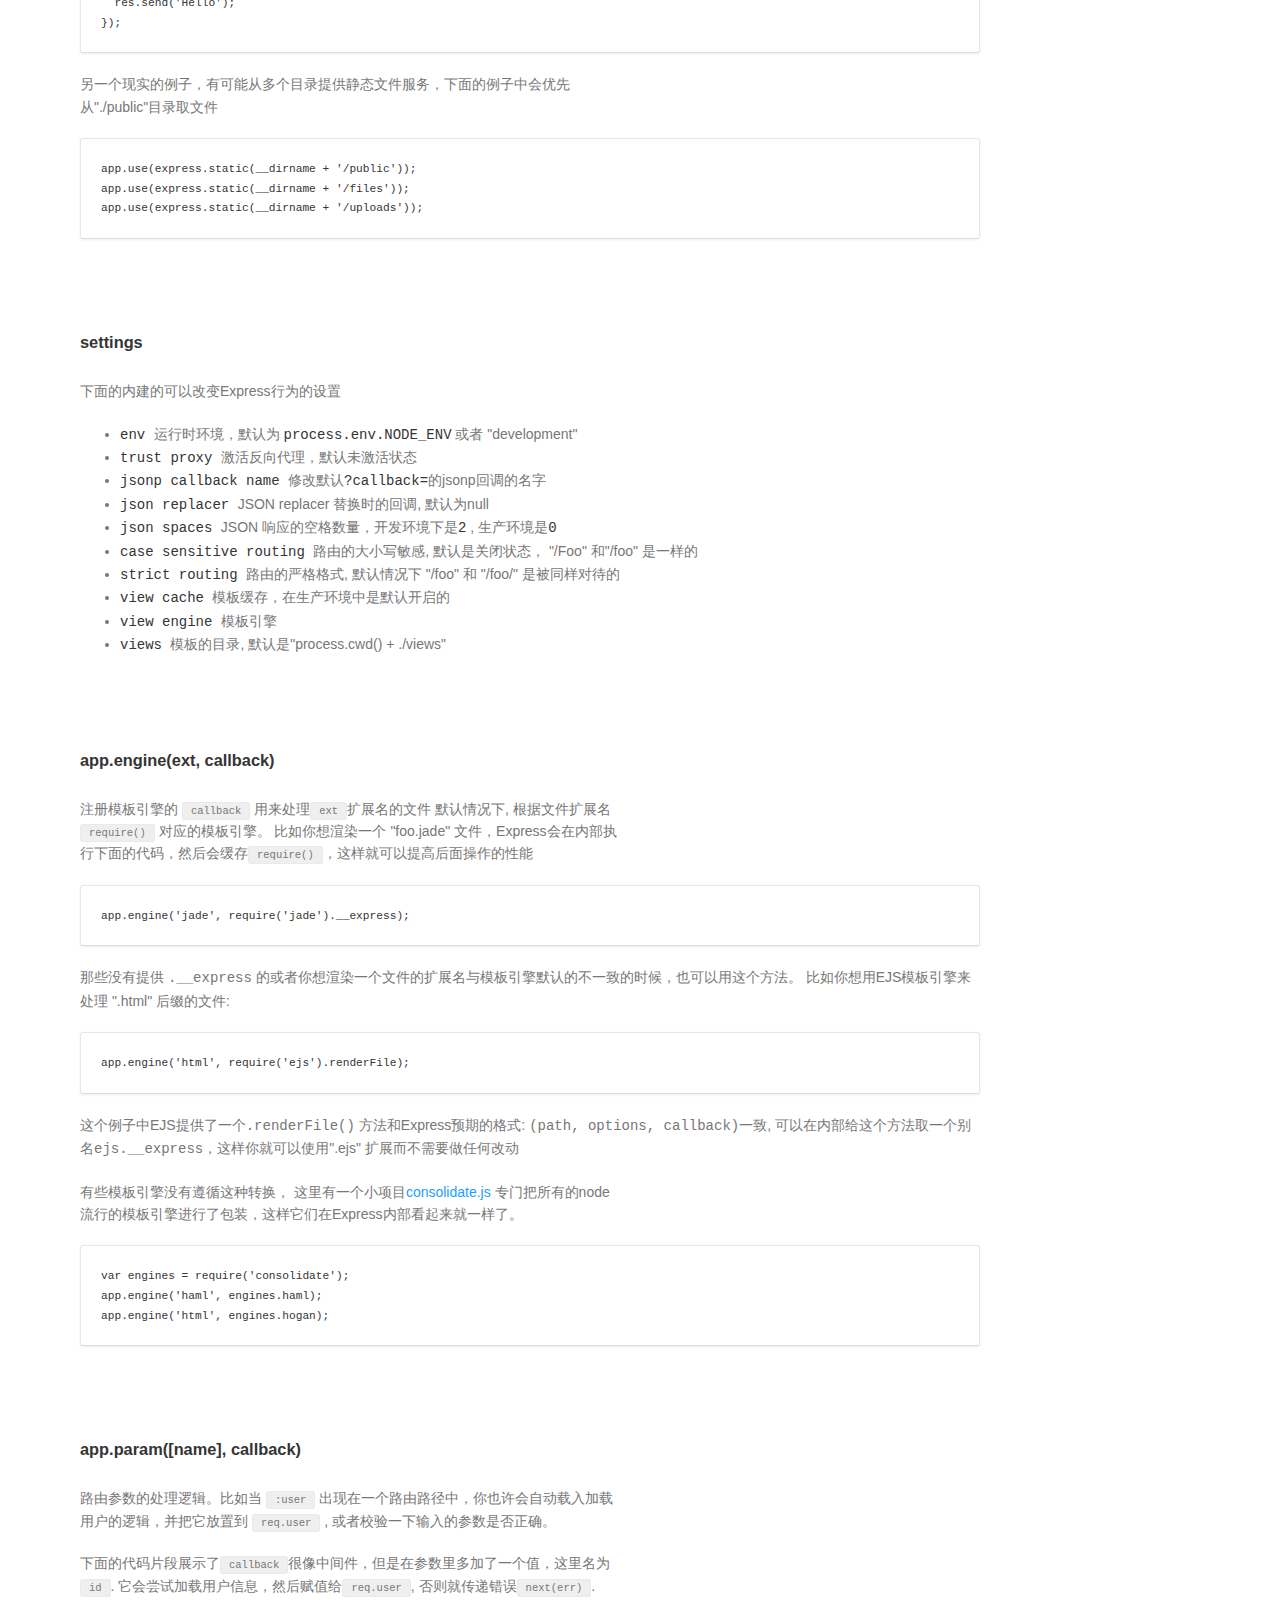
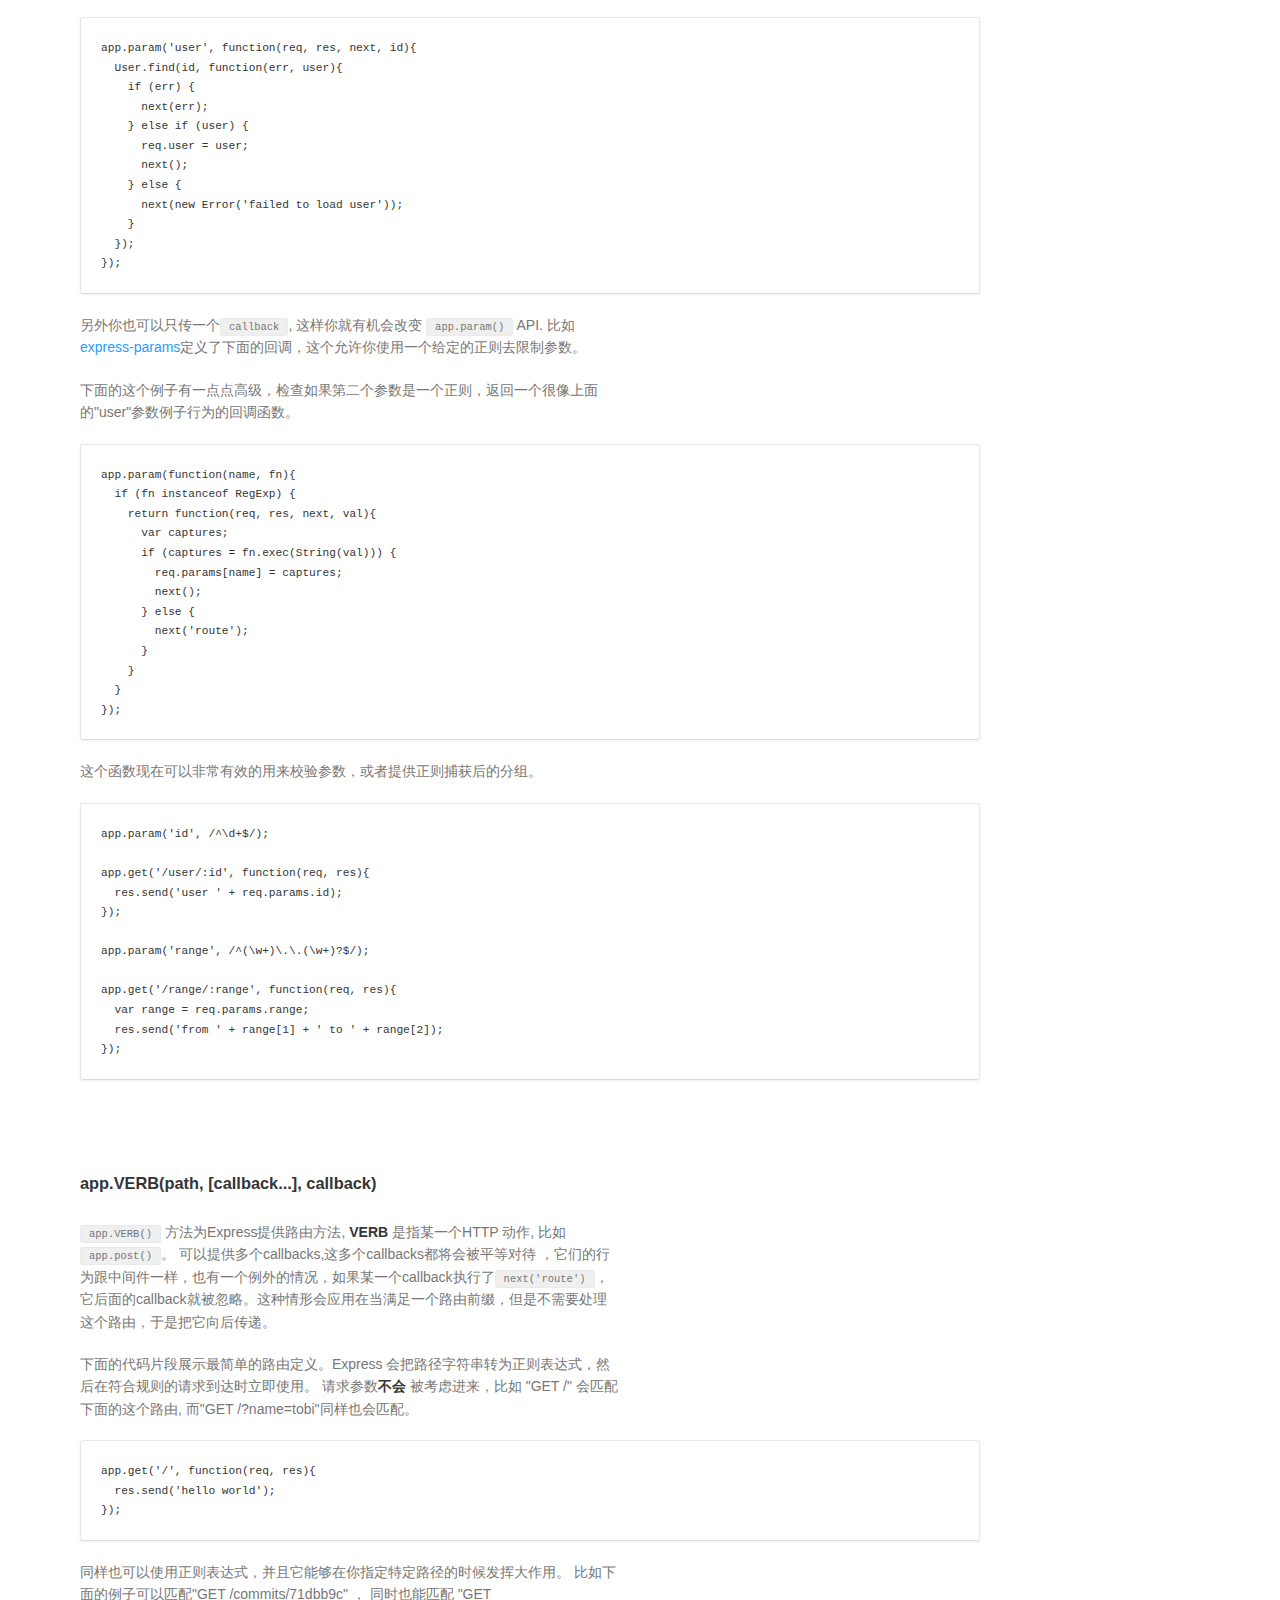
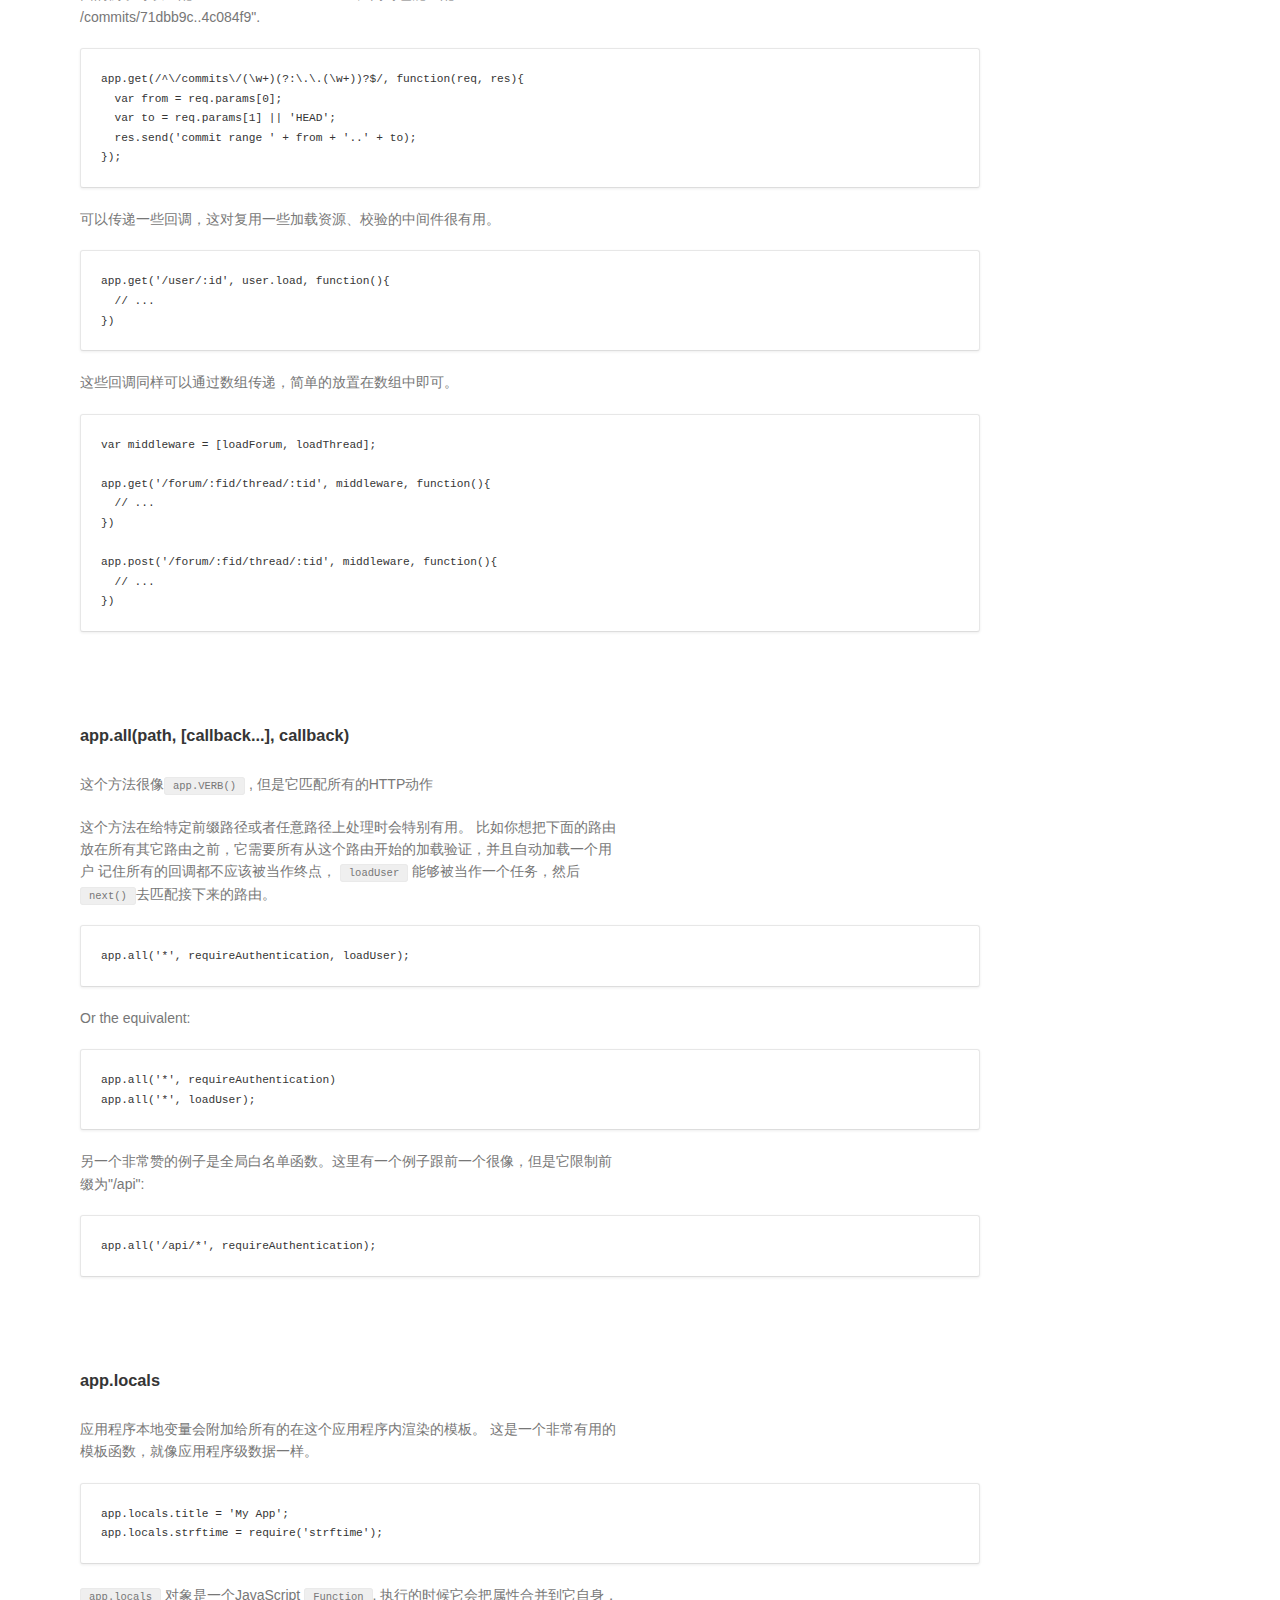
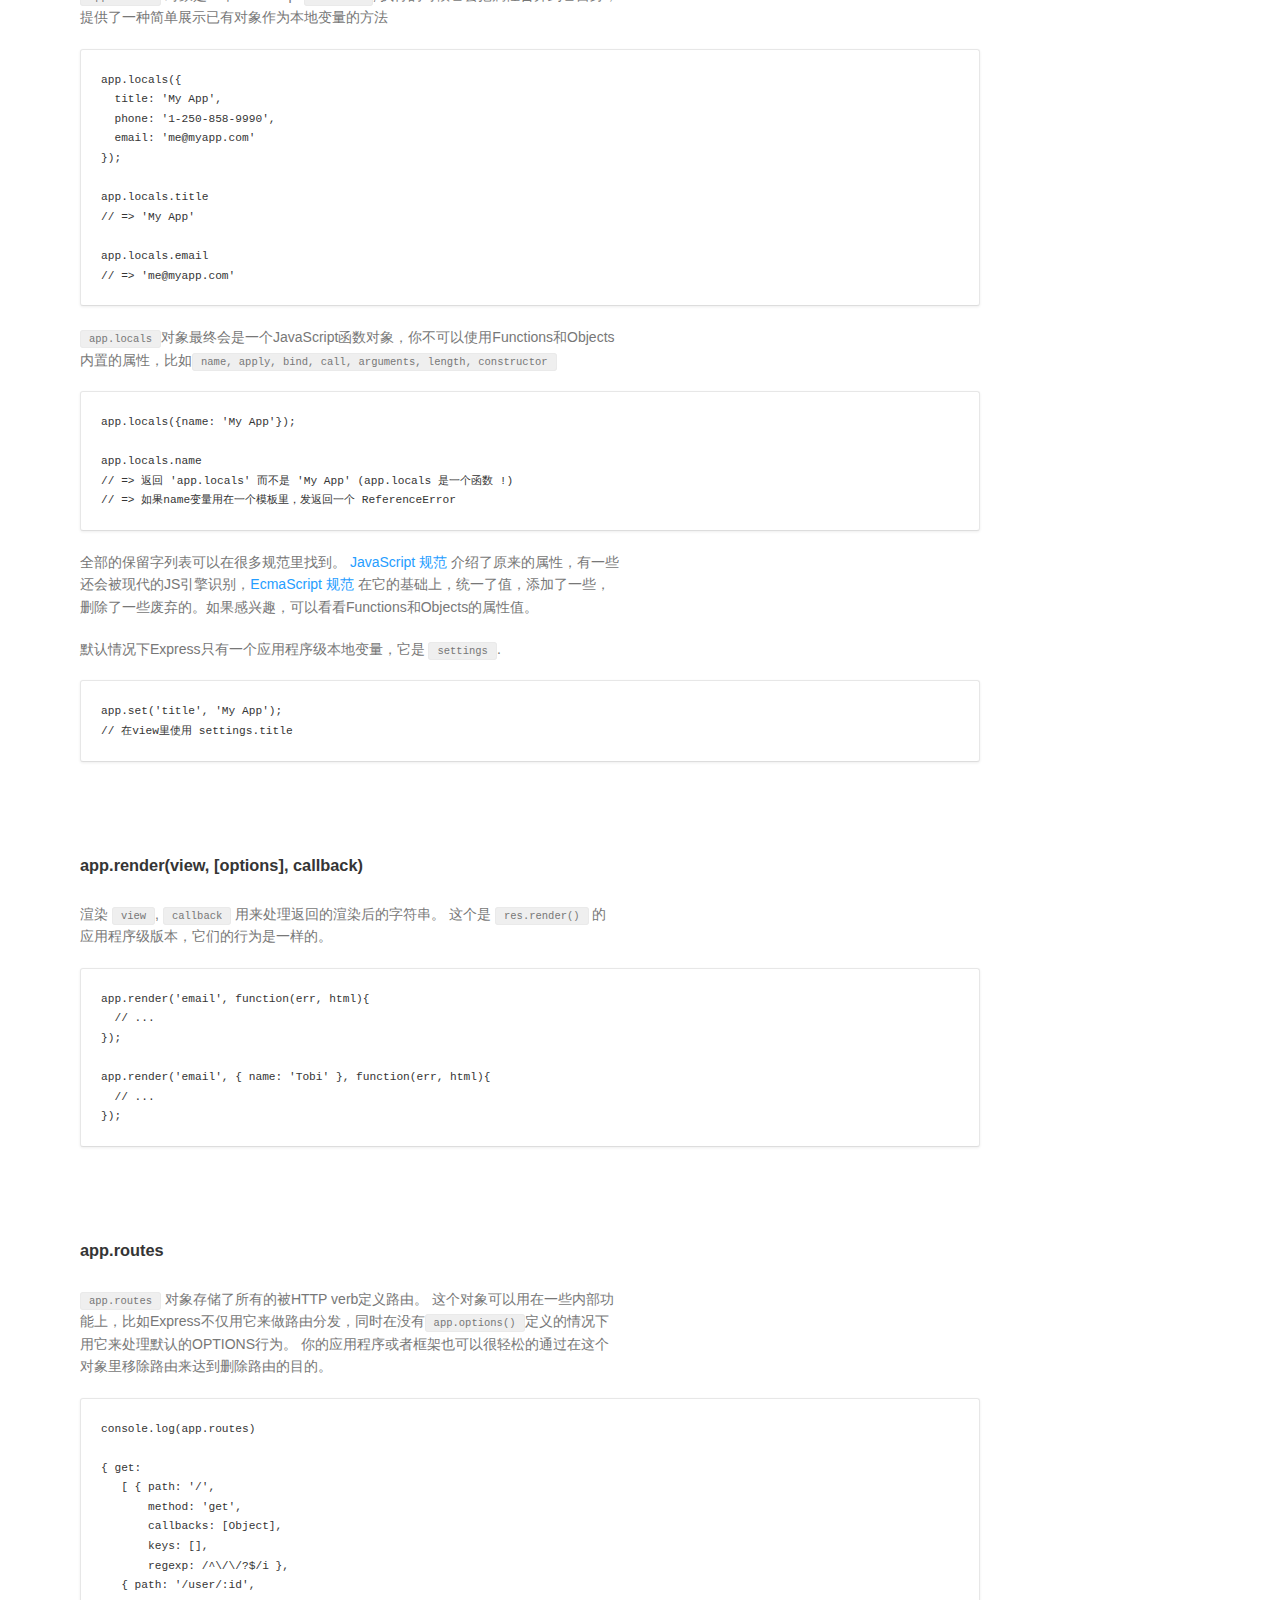
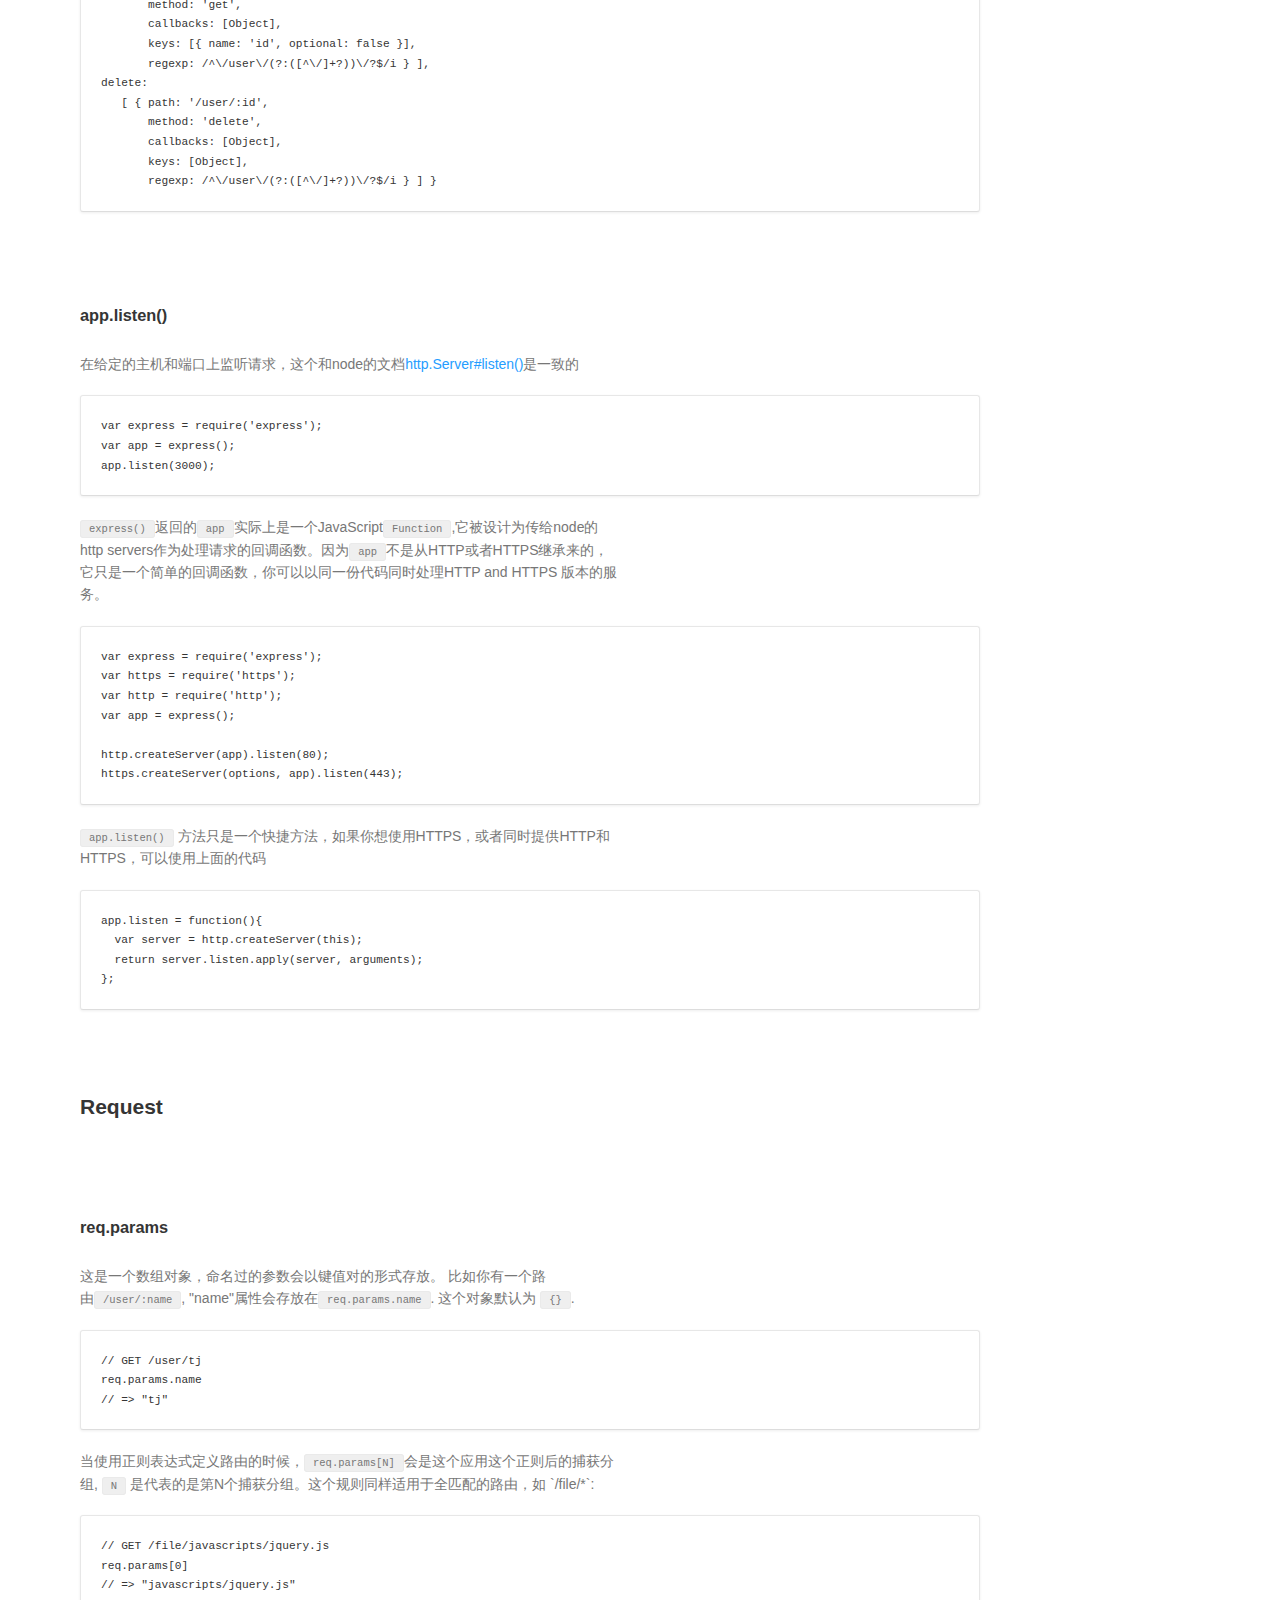
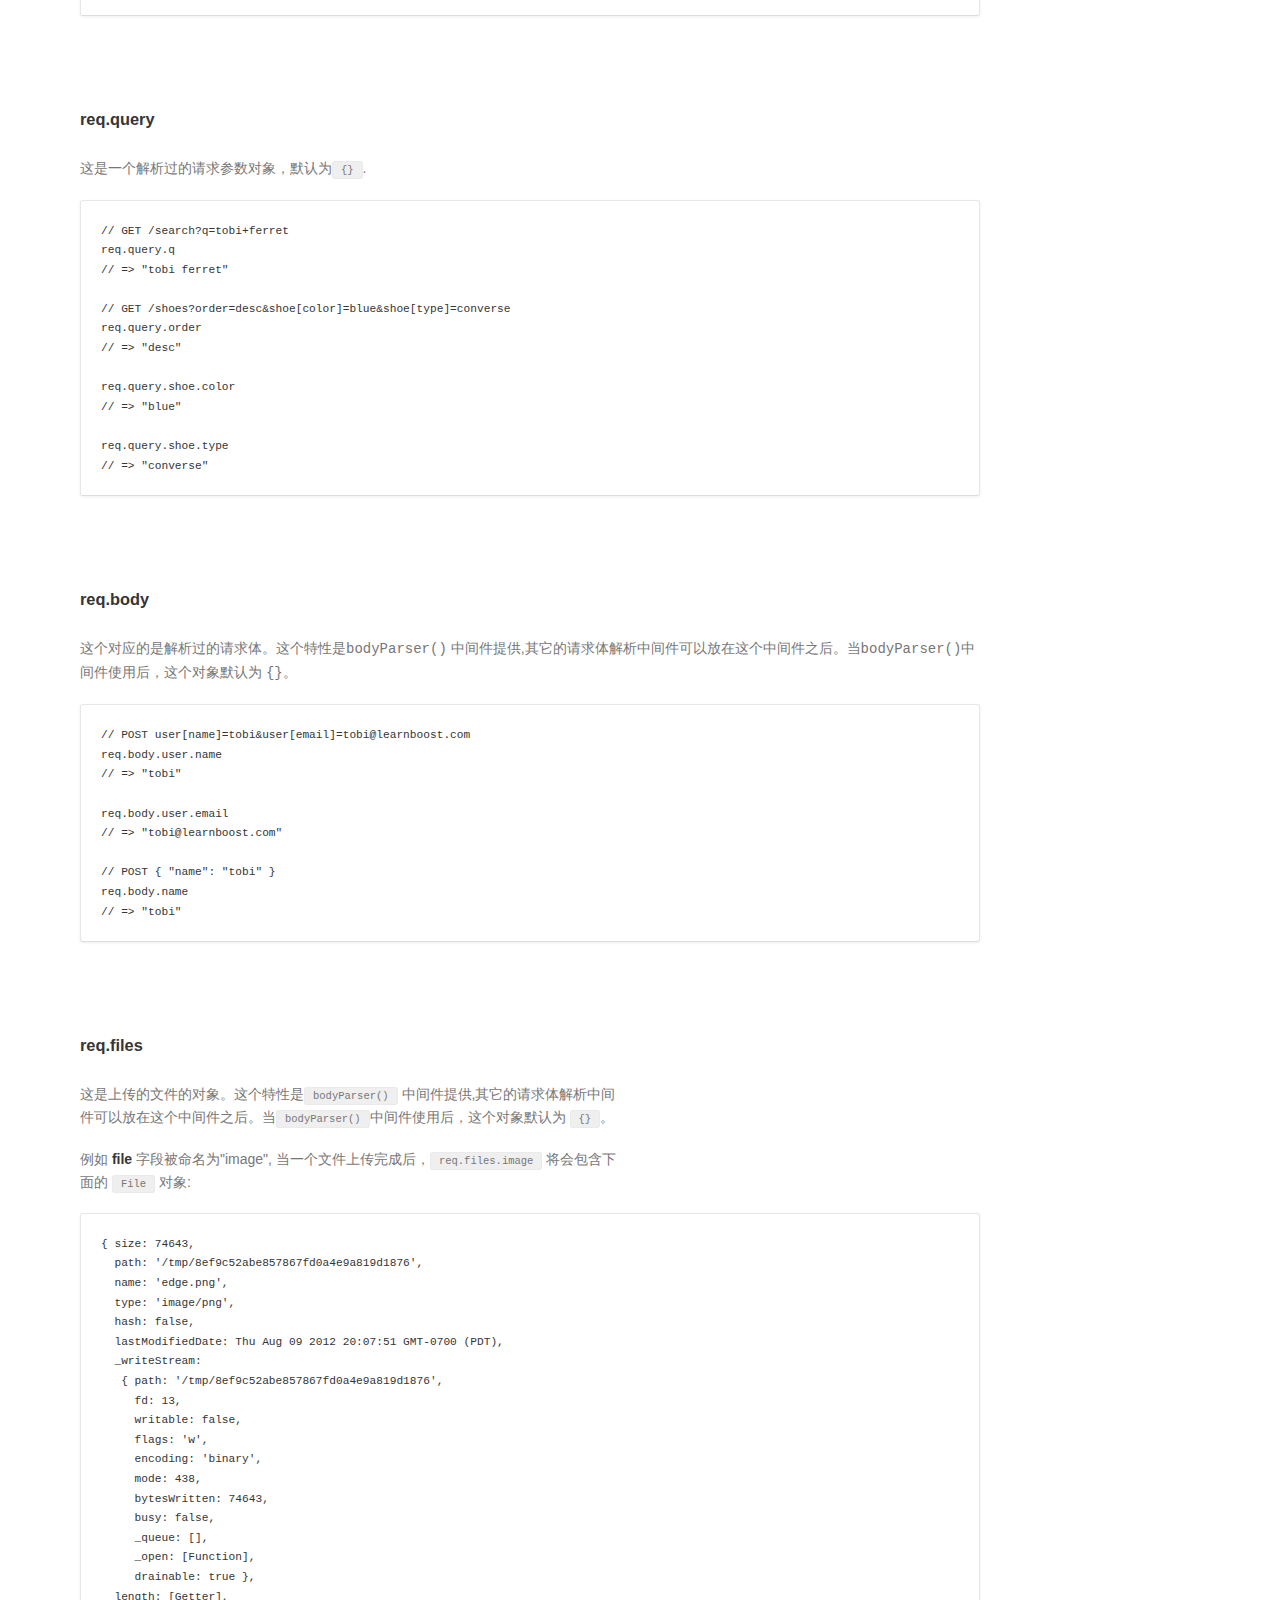
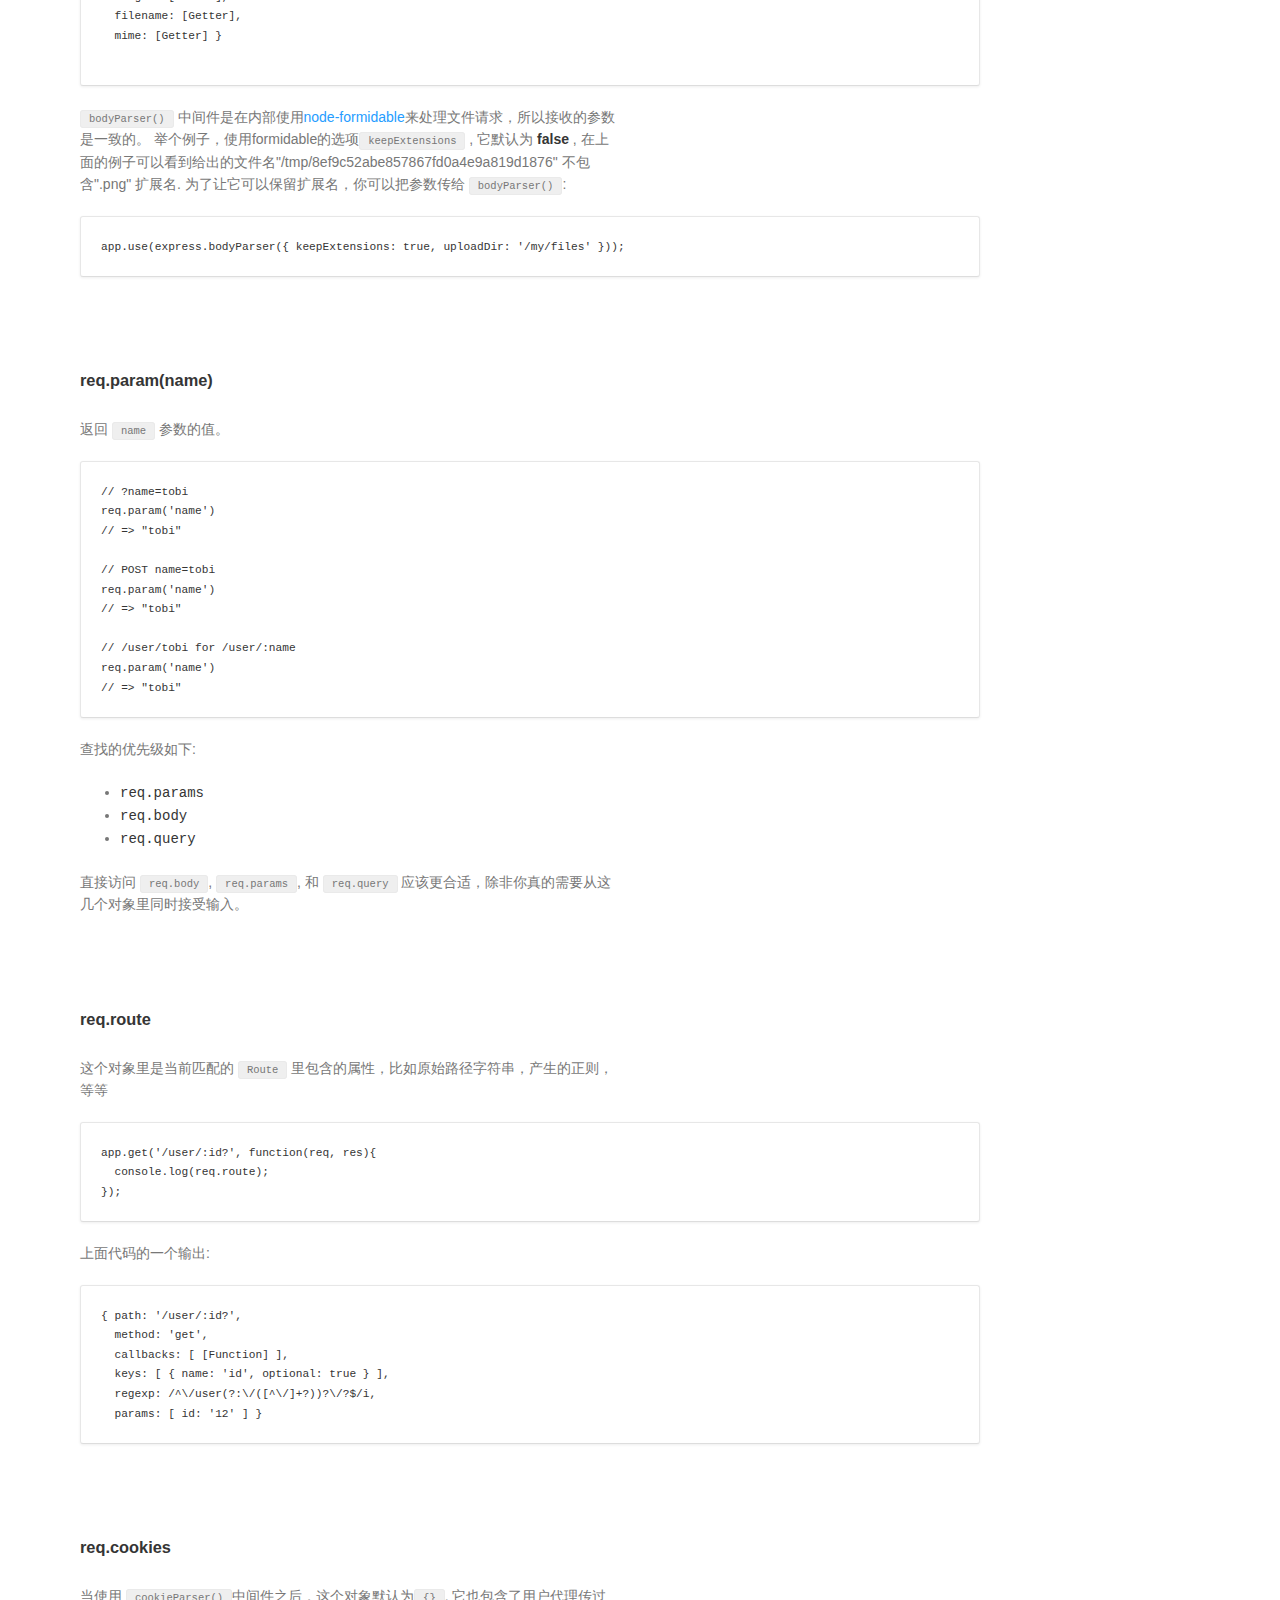
==== commit c4ac86c0: "add book" ====
--- a/api.html
+++ b/api.html
@@ -1,4 +1,4 @@
-<!DOCTYPE html><html><head><title>Express - api参考</title><link rel="stylesheet" href="/style.css"><link rel="stylesheet" href="//fonts.googleapis.com/css?family=Open+Sans:300,400,600,700&amp;amp;subset=latin,latin-ext"><meta http-equiv="Content-Type" content="text/html; charset=UTF-8"><meta name="keywords" content="node.js express 中文文档, node express 中文, node express中文文档, express 翻译 api, expressjs 文档, exress框架 中文手册, node expressjs 中文文档, expressjs 中文文档, node express中文, Express框架的中文, express 中文 node, node.js网络应用, express node 文档, express.js 中文, express 中文文档"><script src="http://libs.baidu.com/jquery/1.7.2/jquery.js"></script><script src="/app.js"></script><script src="/retina.js"></script></head><body class="inner"><div class="bar"></div><section id="content"><header><section id="logo"><span class="express">express<em>3.0.4</em></span><span class="description"> 
+<!DOCTYPE html><html><head><title>Express - api参考</title><link rel="stylesheet" href="/style.css"><meta http-equiv="Content-Type" content="text/html; charset=UTF-8"><meta name="keywords" content="node.js express 中文文档, node express 中文, node express中文文档, express 翻译 api, expressjs 文档, exress框架 中文手册, node expressjs 中文文档, expressjs 中文文档, node express中文, Express框架的中文, express 中文 node, node.js网络应用, express node 文档, express.js 中文, express 中文文档"><script src="http://libs.baidu.com/jquery/1.7.2/jquery.js"></script><script src="/app.js"></script><script src="/retina.js"></script></head><body class="inner"><div class="bar"></div><section id="content"><header><section id="logo"><span class="express">express<em>3.0.4</em></span><span class="description"> 
 web application framework for <a href="http://nodejs.org">node  </a></span></section><nav class="clearfix"><a href="/" target="_self"> 首页</a><a href="/3x_zh-cn/api.html" target="_self" class="active"> API 参考</a><a href="/guide.html" target="_self"> 新手指南 </a><a href="/applications.html" target="_self"> 应用展示</a><a href="/community.html" target="_self"> 社区</a><a href="/faq.html" target="_self"> 问答</a><a href="/jade.html" target="_self"> Jade文档</a><a href="/4x_zh-cn/api.html" target="_self"> 4.x文档</a><a href="https://github.com/jserme/expressjs.com/issues/new" target="_self"> 意见反馈</a><a href="http://123.jser.us" target="_blank"> 前端导航站 </a></nav></header><ul id="menu"><li id="app-api"> <a href="#express">Application</a><ul id="app-menu"><li><a href="#express">express()</a></li><li><a href="#app.set">app.set()</a></li><li><a href="#app.get">app.get()</a></li><li><a href="#app.enable">app.enable()</a></li><li><a href="#app.disable">app.disable()</a></li><li><a href="#app.enabled">app.enabled()</a></li><li><a href="#app.disabled">app.disabled()</a></li><li><a href="#app.configure">app.configure()</a></li><li><a href="#app.use">app.use()</a></li><li><a href="#app-settings">application settings</a></li><li><a href="#app.engine">app.engine()</a></li><li><a href="#app.param">app.param()</a></li><li><a href="#app.VERB">application routing</a></li><li><a href="#app.all">app.all()</a></li><li><a href="#app.locals">app.locals</a></li><li><a href="#app.render">app.render()</a></li><li><a href="#app.routes">app.routes</a></li><li><a href="#app.listen">app.listen()</a></li></ul></li><li id="req-api"> <a href="#req.params">Request</a><ul id="req-menu"><li><a href="#req.params">req.params</a></li><li><a href="#req.query">req.query</a></li><li><a href="#req.body">req.body</a></li><li><a href="#req.files">req.files</a></li><li><a href="#req.param">req.param()</a></li><li><a href="#req.route">req.route</a></li><li><a href="#req.cookies">req.cookies</a></li><li><a href="#req.signedCookies">req.signedCookies</a></li><li><a href="#req.get">req.get()</a></li><li><a href="#req.accepts">req.accepts()</a></li><li><a href="#req.accepted">req.accepted</a></li><li><a href="#req.is">req.is()</a></li><li><a href="#req.ip">req.ip</a></li><li><a href="#req.ips">req.ips</a></li><li><a href="#req.path">req.path</a></li><li><a href="#req.host">req.host</a></li><li><a href="#req.fresh">req.fresh</a></li><li><a href="#req.stale">req.stale</a></li><li><a href="#req.xhr">req.xhr</a></li><li><a href="#req.protocol">req.protocol</a></li><li><a href="#req.secure">req.secure</a></li><li><a href="#req.subdomains">req.subdomains</a></li><li><a href="#req.originalUrl">req.originalUrl</a></li><li><a href="#req.acceptedLanguages">req.acceptedLanguages</a></li><li><a href="#req.acceptedCharsets">req.acceptedCharsets</a></li><li><a href="#req.acceptsCharset">req.acceptsCharset()</a></li><li><a href="#req.acceptsLanguage">req.acceptsLanguage()</a></li></ul></li><li id="res-api"> <a href="#res.status">Response</a><ul id="res-menu"><li><a href="#res.status">res.status()</a></li><li><a href="#res.set">res.set()</a></li><li><a href="#res.get">res.get()</a></li><li><a href="#res.cookie">res.cookie()</a></li><li><a href="#res.clearCookie">res.clearCookie()</a></li><li><a href="#res.redirect">res.redirect()</a></li><li><a href="#res.location">res.location() </a></li><li><a href="#res.charset">res.charset</a></li><li><a href="#res.send">res.send()</a></li><li><a href="#res.json">res.json()</a></li><li><a href="#res.jsonp">res.jsonp()</a></li><li><a href="#res.type">res.type()</a></li><li><a href="#res.format">res.format()</a></li><li><a href="#res.attachment">res.attachment()</a></li><li><a href="#res.sendfile">res.sendfile()</a></li><li><a href="#res.download">res.download()</a></li><li><a href="#res.links">res.links()</a></li><li><a href="#res.locals">res.locals</a></li><li><a href="#res.render">res.render()</a></li></ul></li><li id="middleware-api"><a href="#middleware">Middleware</a><ul id="middleware-menu"><li><a href="#basicAuth">basicAuth()</a></li><li><a href="#bodyParser">bodyParser()</a></li><li><a href="#compress">compress()</a></li><li><a href="#cookieParser">cookieParser()</a></li><li><a href="#cookieSession">cookieSession()</a></li><li><a href="#csrf">csrf()</a></li><li><a href="#directory">directory()</a></li></ul></li></ul><div id="right"><section><h3 id="express">express()</h3><p>创建一个express应用程序
 </p><pre class="js"><code>var express = require('express');
 var app = express();
@@ -742,7 +742,7 @@
 </p><pre class="js"><code>app.use(express.directory('public'))
 app.use(express.static('public'))
 </code></pre><p>这个中间件接收如下参数：
-</p><ul><li><code>hidden</code> 显示隐藏文件，默认为false.</li><li><code>icons</code>  显示图标，默认为false.</li><li><code>filter</code> 在文件上应用这个过滤函数。默认为false.</li></ul></section><!--include ./mw-errorHandler--><!--include ./mw-favicon--><!--include ./mw-json--><!--include ./mw-limit--><!--include ./mw-logger--><!--include ./mw-methodOverride--><!--include ./mw-multipart--><!--include ./mw-query--><!--include ./mw-responseTime--><!--include ./mw-static--><!--include ./mw-timeout--><!--include ./mw-urlencoded--><!--include ./mw-vhost--></div></section><script>(function() {
+</p><ul><li><code>hidden</code> 显示隐藏文件，默认为false.</li><li><code>icons</code>  显示图标，默认为false.</li><li><code>filter</code> 在文件上应用这个过滤函数。默认为false.</li></ul></section><!--include ./mw-errorHandler--><!--include ./mw-favicon--><!--include ./mw-json--><!--include ./mw-limit--><!--include ./mw-logger--><!--include ./mw-methodOverride--><!--include ./mw-multipart--><!--include ./mw-query--><!--include ./mw-responseTime--><!--include ./mw-static--><!--include ./mw-timeout--><!--include ./mw-urlencoded--><!--include ./mw-vhost--></div></section><div class="oldbooks"><a target="_blank" href="http://s.2.taobao.com/list/list.htm?&amp;usernick=yh1083103665"><span class="strong">九</span>成新<span class="strong">技术书</span><br><span class="strong">三折</span>甩卖</a></div><script>(function() {
   var ga = document.createElement('script'); ga.type = 'text/javascript'; ga.async = true;
   ga.src = ('https:' == document.location.protocol ? 'https://' : 'http://') + 'hm.baidu.com/h.js?47a437a0834ace3da0dac1156ed8369f';
   var s = document.getElementsByTagName('script')[0]; s.parentNode.insertBefore(ga, s);
--- a/style.css
+++ b/style.css
@@ -0,0 +1,493 @@
+/* general */
+
+* {
+  -webkit-box-sizing: border-box;
+  -moz-box-sizing: border-box;
+  box-sizing: border-box;
+}
+
+body {
+  font: 400 14px/1.6 "Open Sans", sans-serif;
+  margin: 0;
+  padding: 0;
+  color: #777;
+}
+
+h1, h2, h3 {
+  margin: 5px 0;
+  font-weight: normal;
+  color: #353535;
+  -webkit-font-smoothing: antialiased;
+}
+
+p em {
+  font-weight: bold;
+  font-style: normal;
+  color: #353535;
+}
+
+p {
+  margin: 20px 0;
+}
+
+strong {
+  color: #353535;
+}
+
+.inner {
+  margin-top: 100px;
+}
+
+#content {
+  margin-left: 80px;
+  width: 900px;
+  margin-bottom: 80px;
+}
+
+li code {
+  color: #353535;
+}
+
+section section p {
+  width: 60%;
+}
+
+h2 {
+  margin-top: 80px;
+  font-weight: bold;
+}
+
+h3 {
+  background: url(images/hr.png) top center no-repeat;
+  margin-top: 40px;
+  padding-top: 50px;
+  padding-bottom: 5px;
+  font-weight: bold;
+}
+
+/* links */
+
+a {
+  color: #259dff;
+  text-decoration: none;
+}
+
+a:hover {
+  text-decoration: underline;
+}
+
+:target {
+  padding-top: 100px;
+}
+
+nav a {
+  font-size: 12px;
+  color: #7B838A;
+}
+
+/* logo */
+
+#logo {
+  margin-top: 180px;
+  margin-bottom: 180px;
+  margin-left: 80px;
+  padding-left: 40px;
+  width: 440px;
+  border-left: 1px dotted #eee;
+  -webkit-font-smoothing: antialiased;
+}
+
+#logo .express {
+  display: block;
+  font: 400 60px "Helvetica Neue", Helvetica, Arial, sans-serif;
+  color: #353535;
+  width: 100%;
+}
+
+#logo .description {
+  position: relative;
+  top: -5px;
+  font: 100 60px "Helvetica Neue", Helvetica, Arial, sans-serif;
+  color: #cecece;
+  line-height: .75;
+}
+
+#logo em {
+  font-style: normal;
+  font-weight: 100;
+  font-size: 9px;
+  color: #999;
+  margin-left: 5px;
+}
+
+#logo a {
+  color: #cecece;
+}
+
+#logo a:hover {
+  text-decoration: none;
+  color: #858585;
+}
+
+/* secondary page logo */
+
+.inner header {
+  position: fixed;
+  top: 0;
+  left: 0;
+  background: rgba(255,255,255,.9);
+  width: 100%;
+  height: 55px;
+  z-index: 100;
+}
+
+.inner.scroll header {
+  border-bottom: 1px solid #ddd;
+  box-shadow: 0 0 4px #eee;
+}
+
+.inner #logo {
+  position: fixed;
+  top: 0;
+  margin: 0;
+  padding: 10px 25px;
+  width: auto;
+  border-left: none;
+}
+
+.inner #logo .express {
+  font-size: 25px;
+}
+
+.inner #logo em {
+  display: none;
+}
+
+.inner .description {
+  display: none;
+}
+
+/* code */
+
+p code {
+  background: #efefef;
+  border: 1px solid #eaeaea;
+  font-family: monaco, monospace;
+  font-size: .75em;
+  padding: 2px 8px;
+  -webkit-border-radius: 3px;
+}
+
+pre {
+  color: #353535;
+  font-size: 14px;
+  line-height: 1.4;
+  margin: 20px 0;
+  padding: 20px;
+  background: white;
+  border: 1px solid #e7e7e7;
+  border-bottom: 1px solid #ddd;
+  -webkit-box-shadow: 0 1px 3px 0 #eee;
+  -webkit-border-radius: 3px;
+}
+
+pre code {
+  font-family: monaco, monospace;
+  font-size: .8em;
+}
+
+code .comment { color: #888 }
+code .init { color: #2F6FAD }
+code .string { color: #5890AD }
+code .keyword { color: #8A6343 }
+code .number { color: #2F6FAD }
+
+/* top button */
+
+.scroll #top {
+  opacity: .2;
+}
+
+#top {
+  line-height: 0;
+  background: black;
+  -webkit-border-radius: 2px;
+  position: fixed;
+  bottom: 15px;
+  right: 15px;
+  padding: 8px;
+  text-decoration: none;
+  color: white;
+  opacity: 0;
+  -webkit-transition: opacity 300ms;
+}
+
+#top:hover {
+  opacity: 1;
+}
+
+#top img {
+  width: 8px;
+  height: 5px;
+}
+
+/* navigation */
+
+nav {
+  position: fixed;
+  top: 20px;
+  right: 15px;
+  z-index: 100;
+}
+
+nav a {
+  margin: 0 5px;
+  padding-right: 15px;
+  border-right: 1px dotted #eee;
+}
+
+nav a:last-child {
+  border-right: none;
+}
+
+nav a.active {
+  font-weight: bold;
+  color: #353535;
+}
+
+/* clearfix */
+
+.clearfix:after {
+  content: ".";
+  display: block;
+  clear: both;
+  visibility: hidden;
+  line-height: 0;
+  height: 0;
+}
+ 
+.clearfix {
+  display: inline-block;
+}
+ 
+html[xmlns] .clearfix {
+  display: block;
+}
+ 
+* html .clearfix {
+  height: 1%;
+}
+
+/* boxes */
+
+#boxes {
+  background: url(images/hr.png) top center no-repeat;
+  margin-left: 50px;
+  padding-top: 50px;
+  padding-bottom: 50px;
+  font-size: 12px;
+}
+
+.inner #boxes {
+  font-size: 13px;
+}
+
+#boxes section {
+  width: 180px;
+  margin: 0 25px;
+  float: left;
+}
+
+#boxes h3 {
+  background: none;
+  margin-top: 0;
+  padding-top: 0;
+}
+
+#boxes section p {
+  width: 100%;
+  margin-top: 5px;
+  margin-bottom: 20px;
+}
+
+/* secondary menu */
+
+#menu {
+  position: fixed;
+  margin: 0;
+  padding: 0;
+  top: 105px;
+  right: 30px;
+  height: 500px;
+  text-align: right;
+  font-size: 13px;
+}
+
+#menu li {
+  list-style: none;
+}
+
+#menu ul {
+  height: 0;
+  overflow-y: hidden;
+}
+
+#menu ul.active {
+  height: auto;
+}
+
+#menu > li > a {
+  color: #353535;
+  font-weight: bold;
+}
+
+#menu ul a {
+  color: #7B838A;
+}
+
+#menu ul a.active {
+  color: #259dff;
+}
+
+/* applications page */
+
+.application h2 {
+  margin: 0;
+}
+
+.application {
+  background: url(images/hr.png) top center no-repeat;
+  padding: 80px 0;
+  height: 600px;
+  position: relative;
+}
+
+.application p {
+  float: left;
+  width: 30%;
+}
+
+.application img {
+  float: right;
+}
+
+.application .link {
+  position: absolute;
+  bottom: 15px;
+  left: 15px;
+}
+
+/* ipad landscape */
+
+@media all and (max-width: 1200px) {
+  #content {
+    width: 760px;
+  }
+
+  .applications #content,
+  .community #content {
+    width: 900px;
+  }
+}
+
+/* ipad portrait */
+
+@media all and (max-width: 768px) {
+  #content {
+    width: 500px;
+  }
+
+  .applications #content,
+  .community #content {
+    width: 600px;
+  }
+
+  .application img {
+    width: 60%;
+  }
+
+  .application {
+    height: 450px;
+  }
+
+  #boxes {
+    margin-left: 0;
+  }
+
+  #boxes section {
+    width: 100%;
+    margin-top: 20px;
+    margin-left: 0;
+  }
+}
+
+/* iphone portrait */
+
+@media all and (max-width: 650px) {
+  #logo {
+    margin-left: 0;
+  }
+
+  #content {
+    width: 380px;
+  }
+
+  .applications #content,
+  .community #content {
+    width: 500px;
+  }
+
+  section section p {
+    width: 100%;
+  }
+
+  .application {
+    height: 380px;
+  }
+
+  .application img {
+    width: 60%;
+  }
+
+  #boxes {
+    margin-left: 0;
+  }
+
+  #boxes section {
+    width: 100%;
+    margin-top: 20px;
+    margin-left: 0;
+  }
+}
+
+/* tmp */
+
+#logos, footer {
+  display: none;
+}
+
+.oldbooks {
+  width:160px;
+  height:100px;
+  font-size:15px;
+  color:#464646;
+  border:1px solid #E7E7E7;
+  position:fixed;
+  padding:3px;
+  bottom:20px;
+  right:10px;
+  cursor:pointer;
+}
+.oldbooks a {
+  color:#777;
+  text-decoration:none;
+}
+.oldbooks a:hover {
+  color:#484848;
+}
+.oldbooks:hover {
+  border:1px solid #484848;
+}
+.oldbooks .strong{
+  font-size:30px;
+}
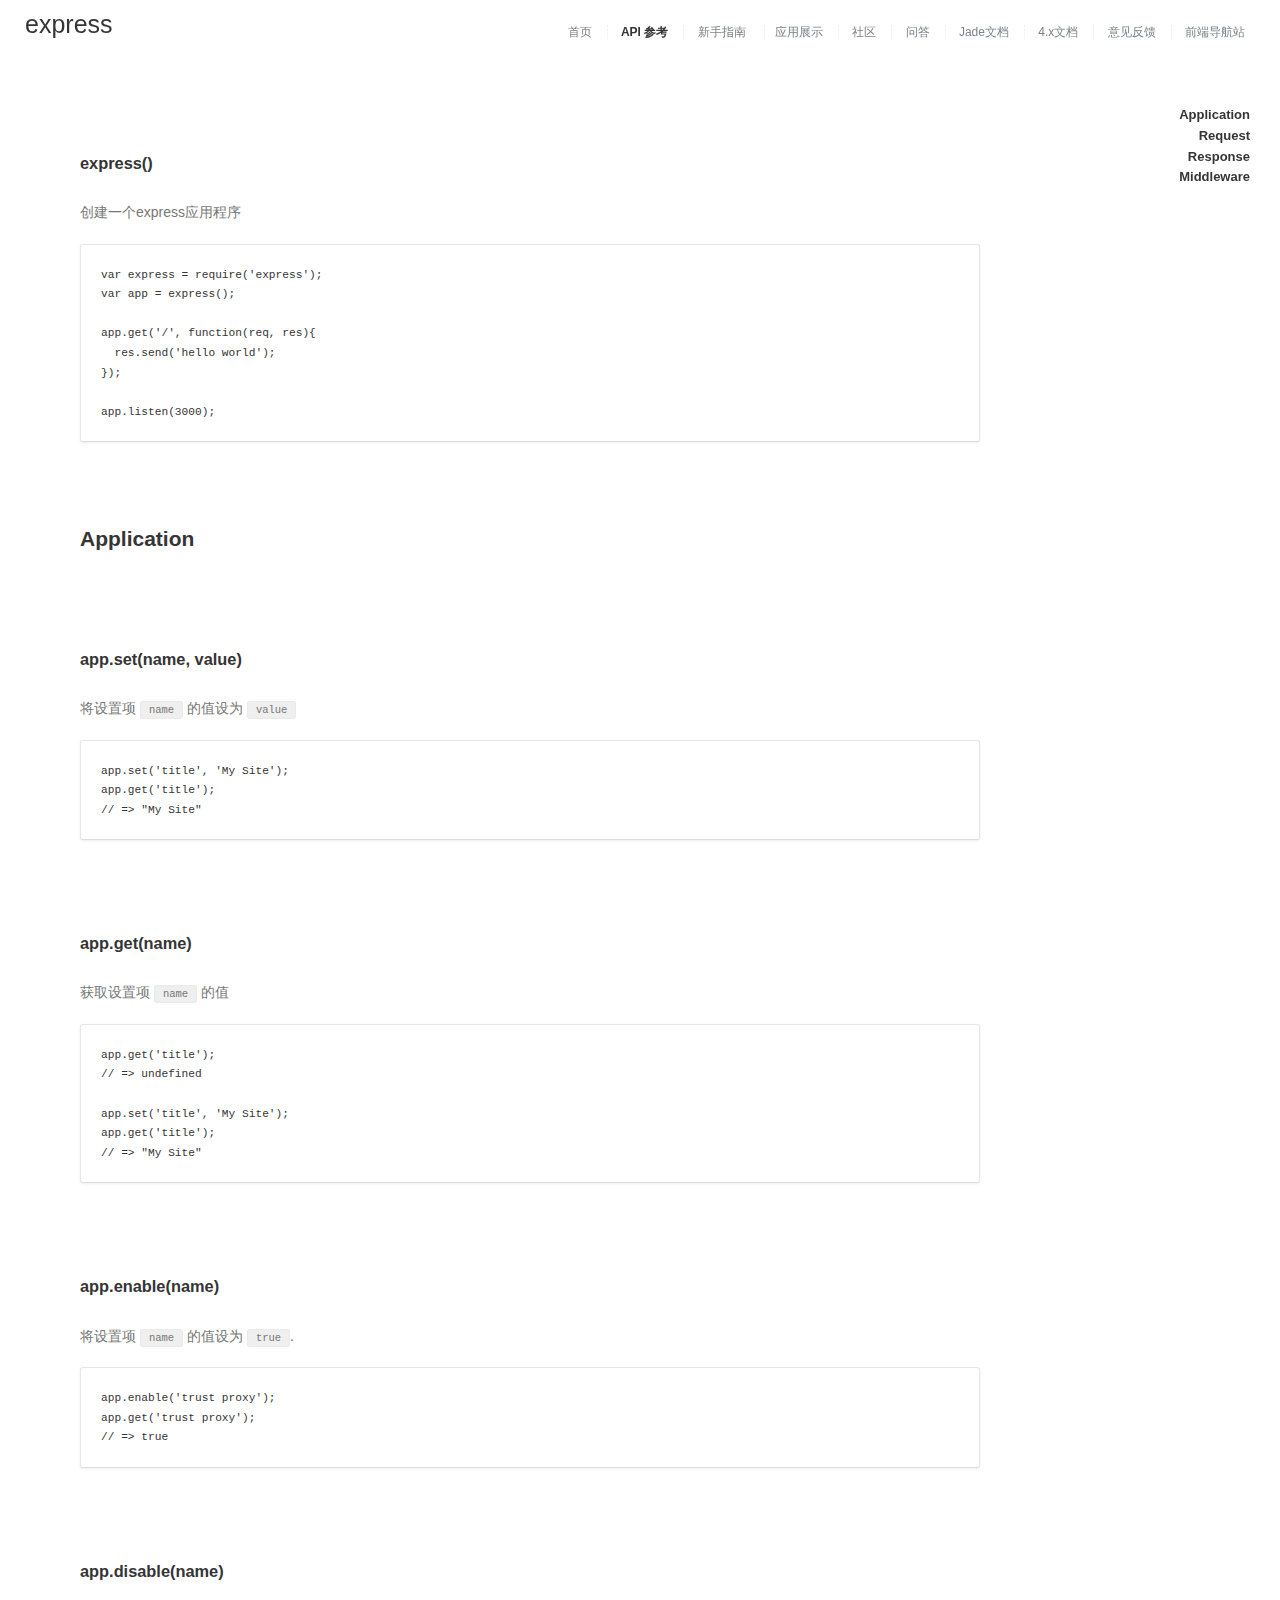
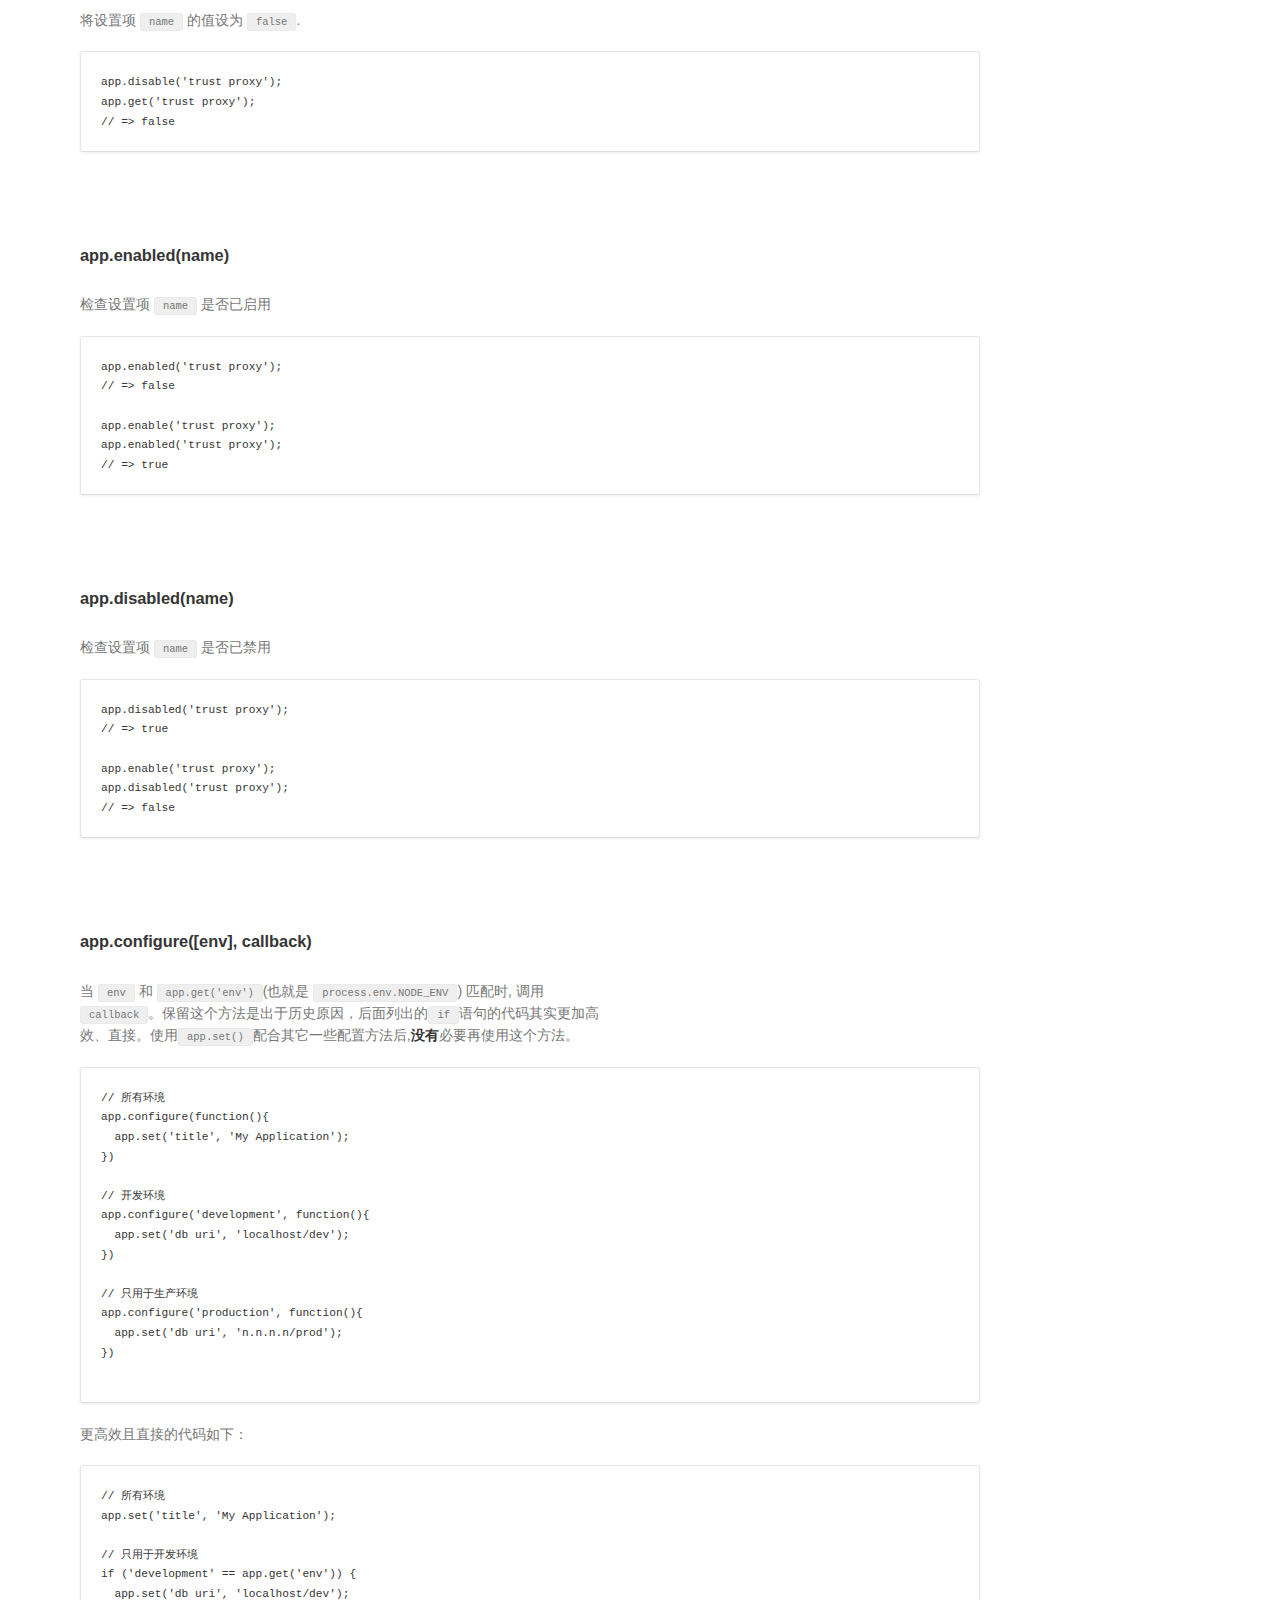
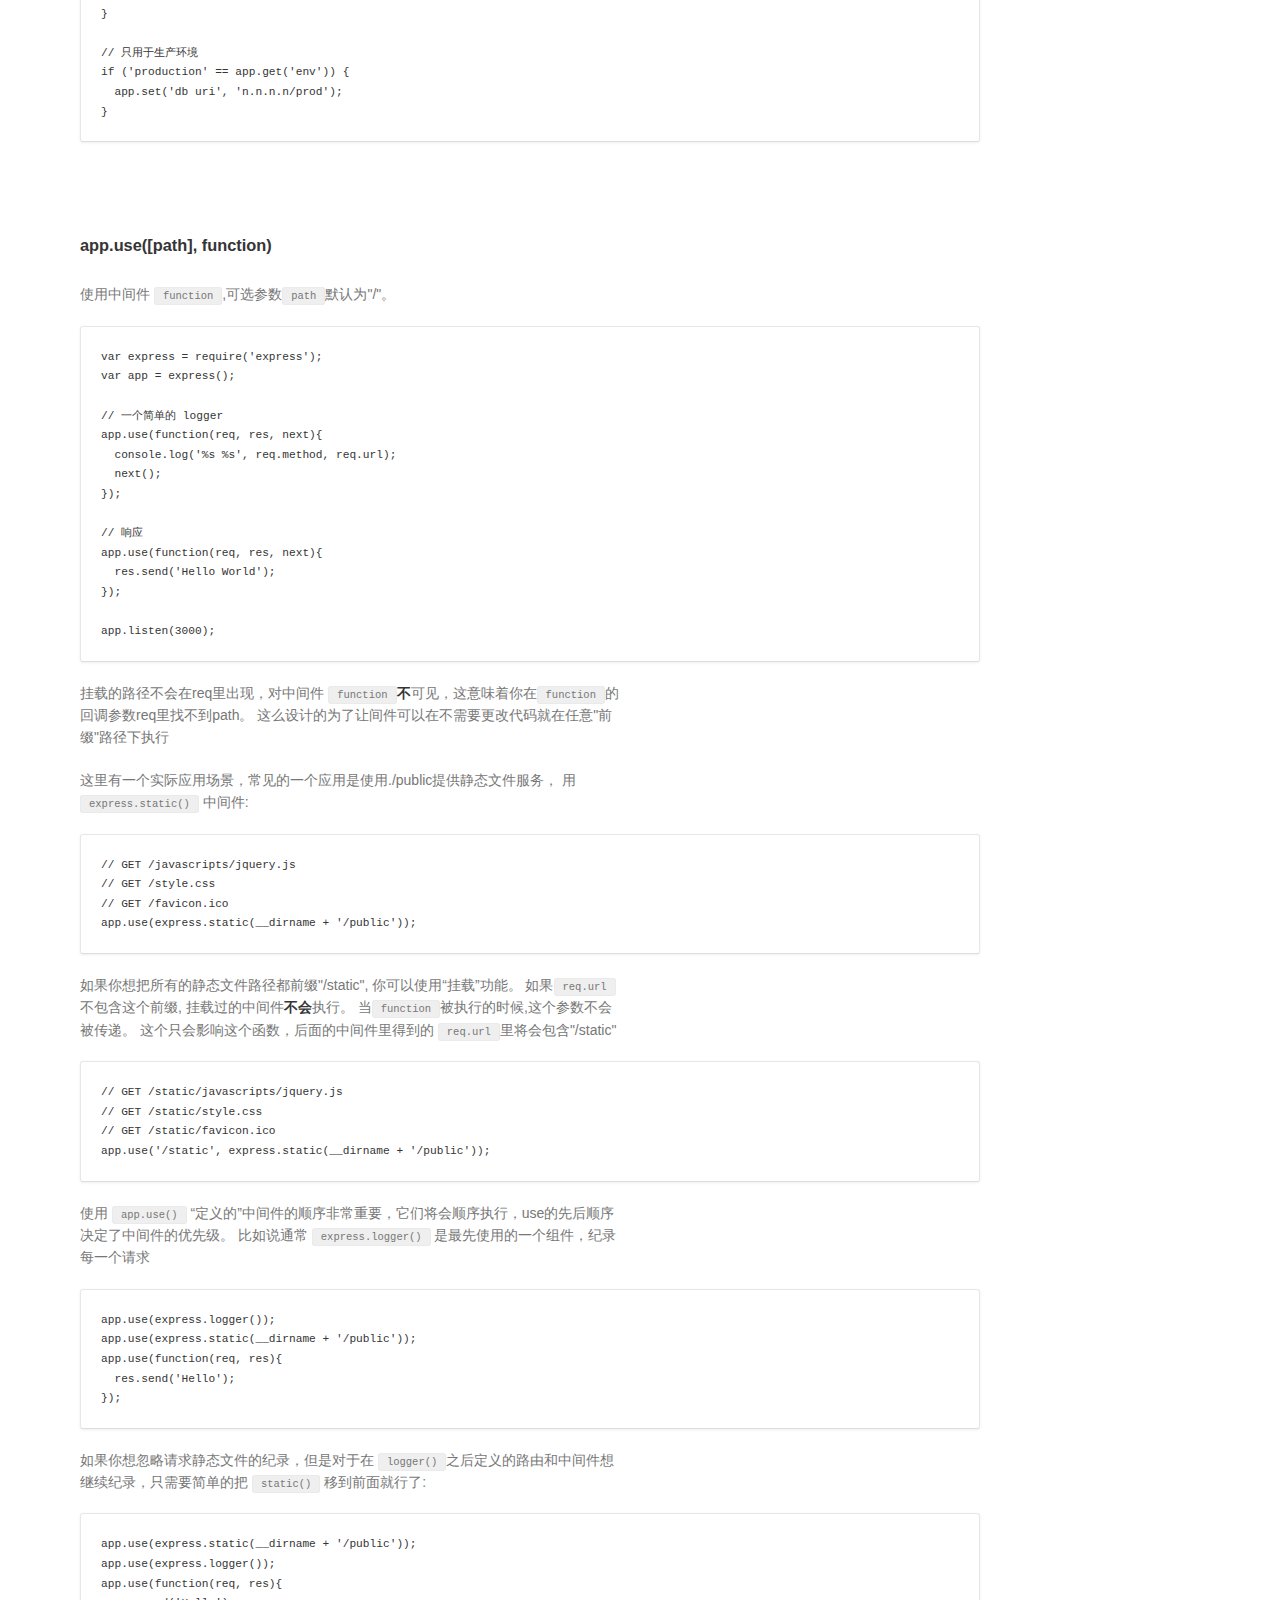
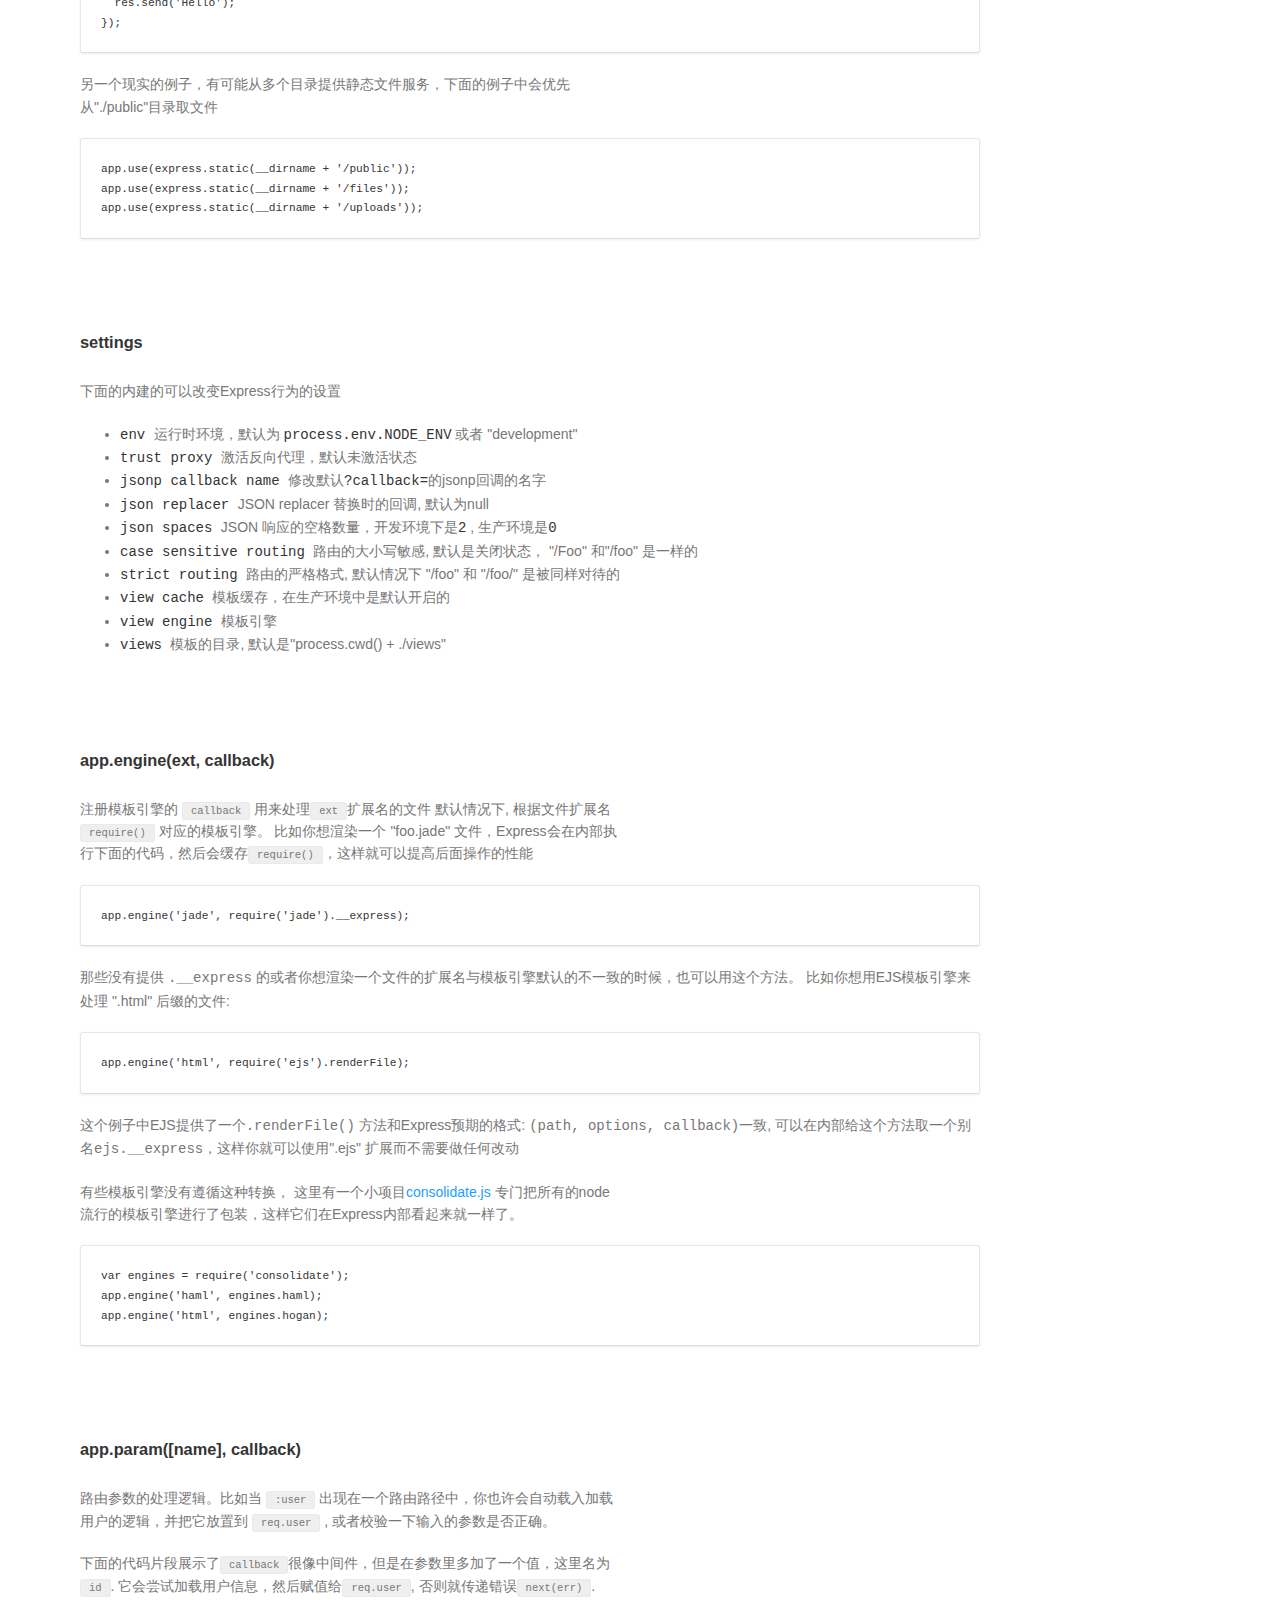
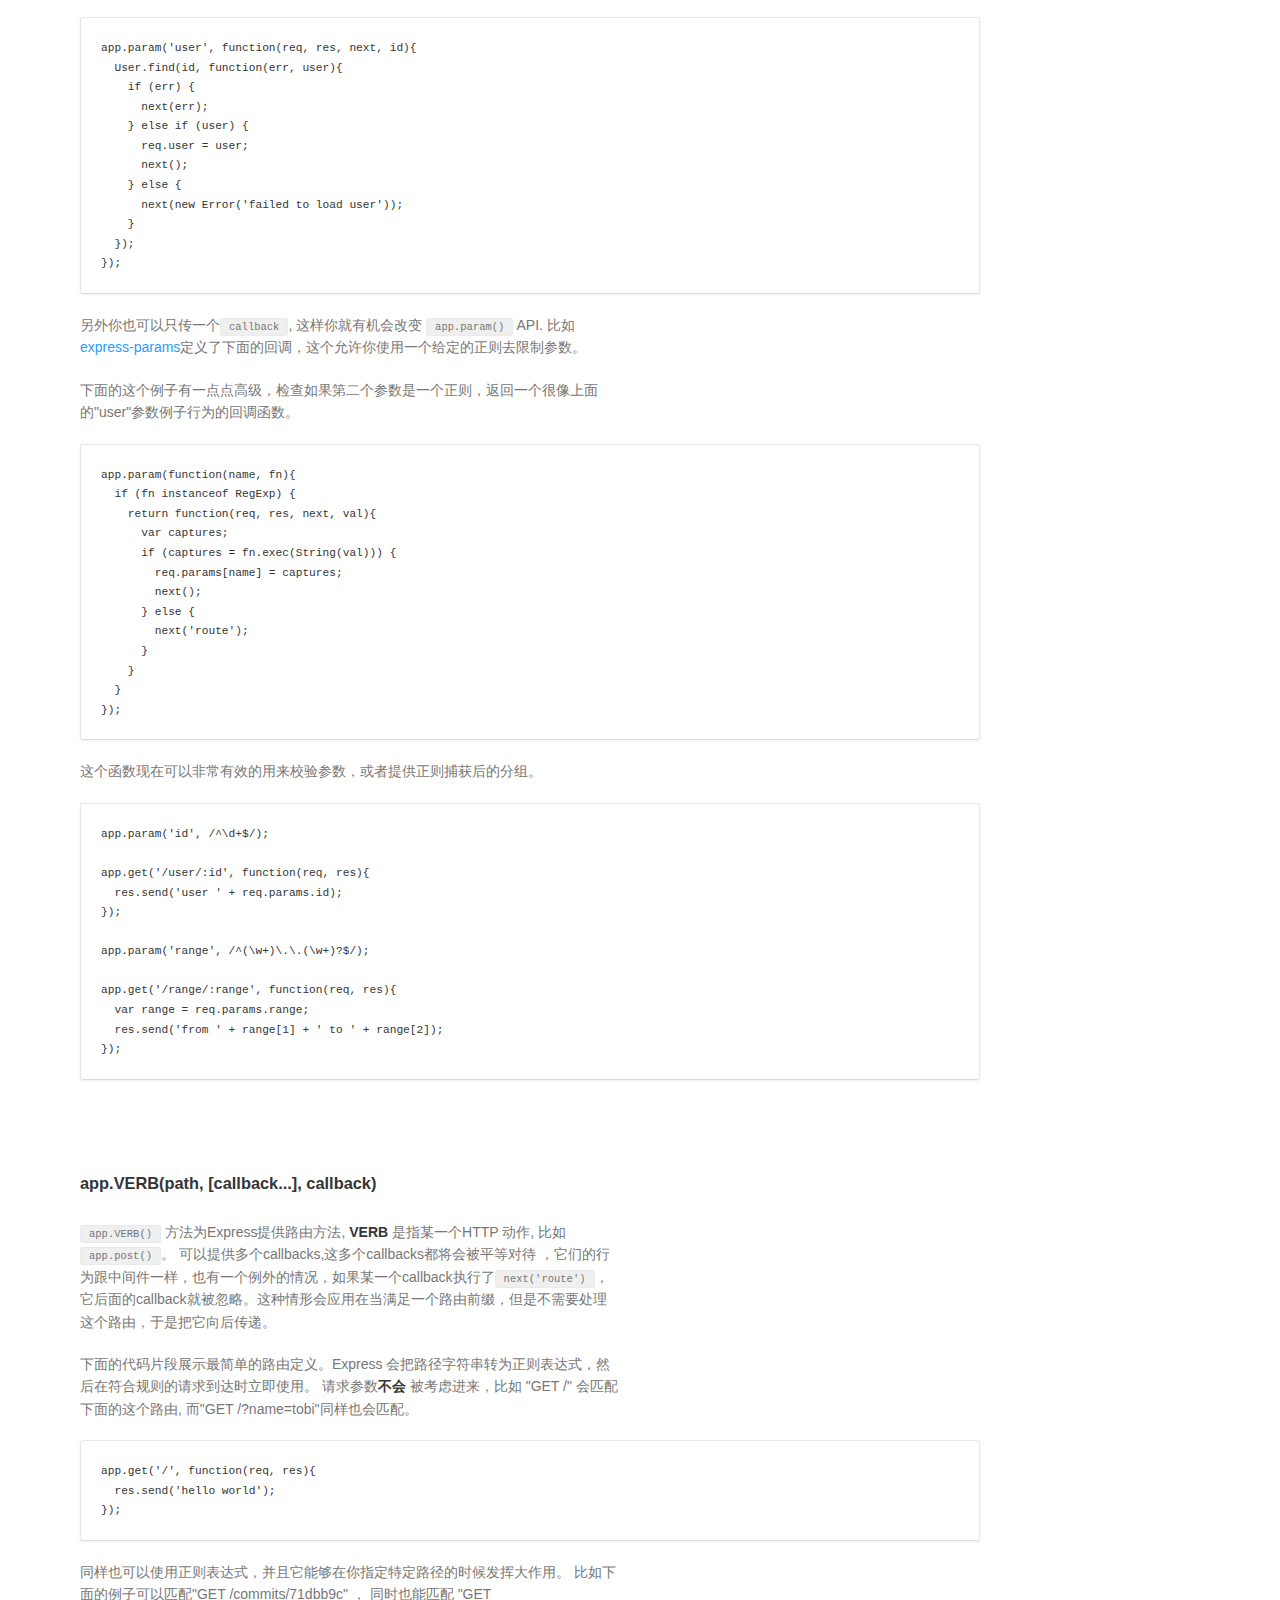
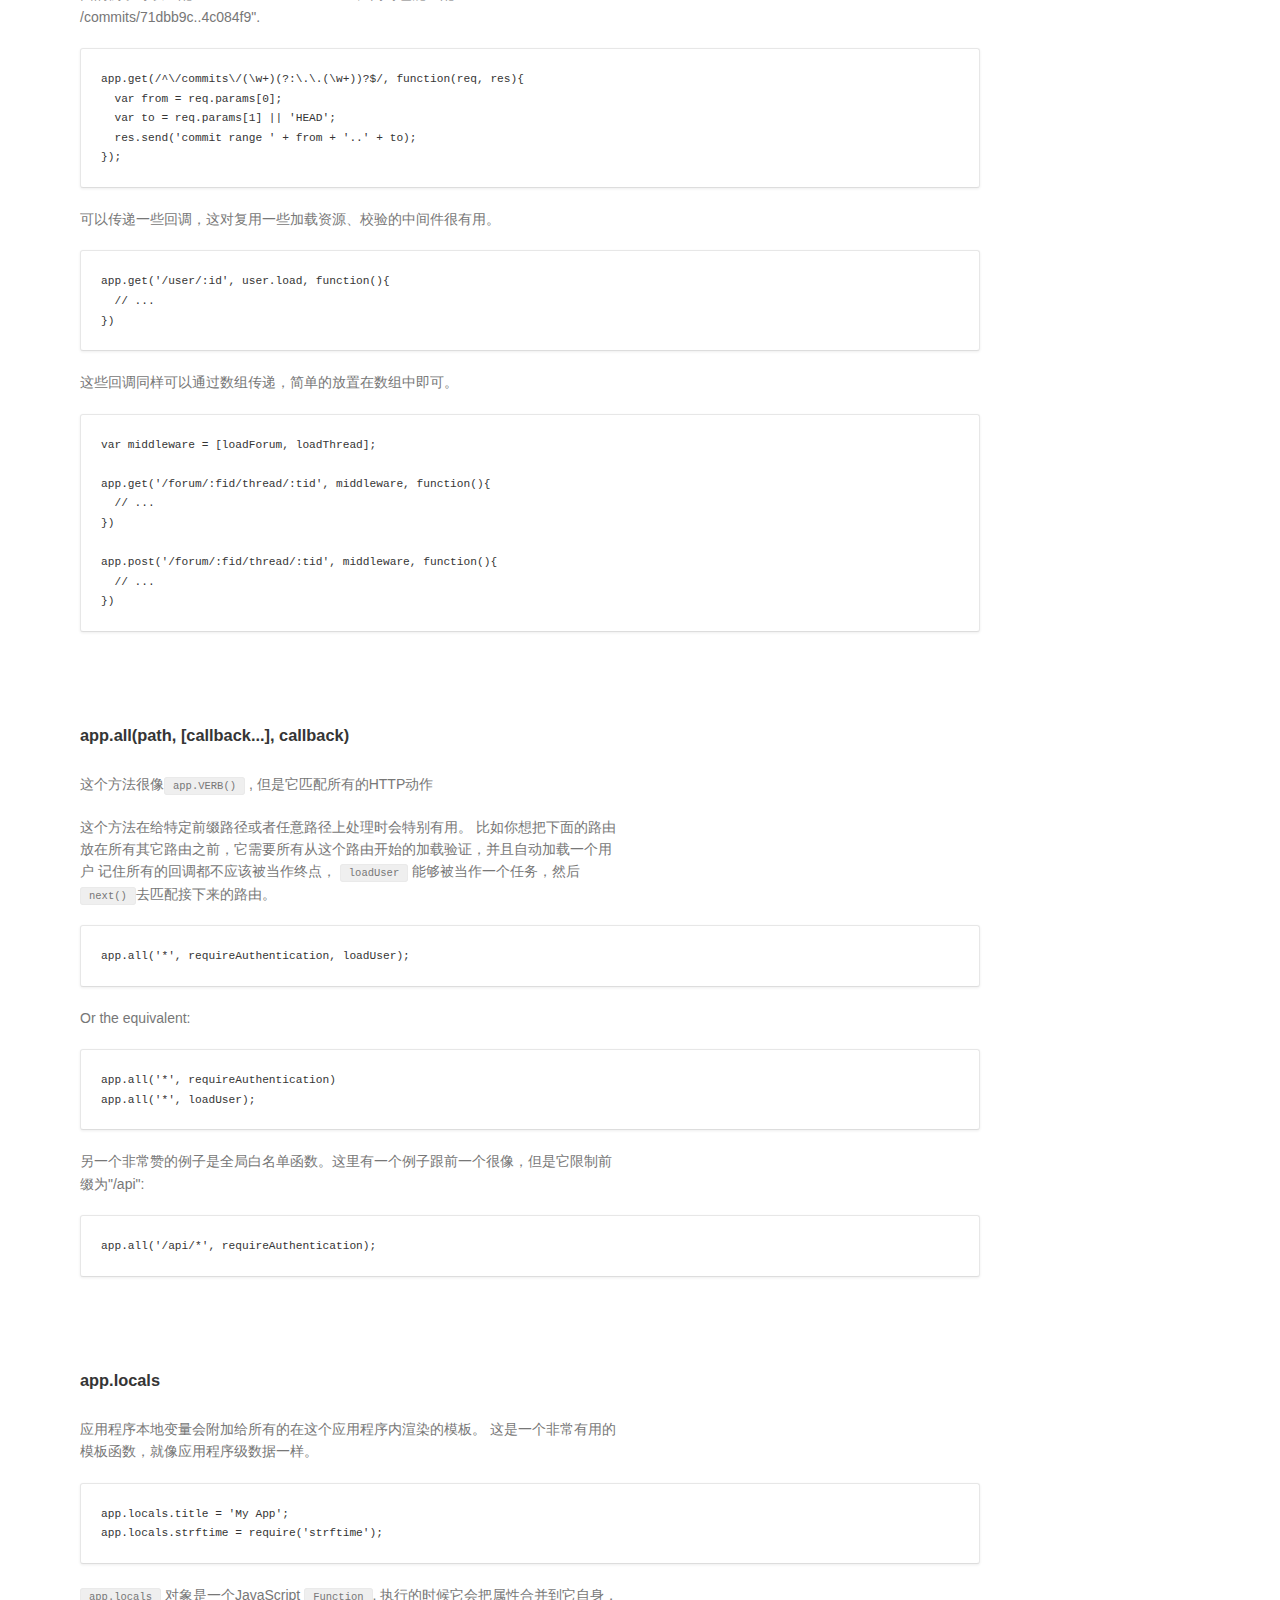
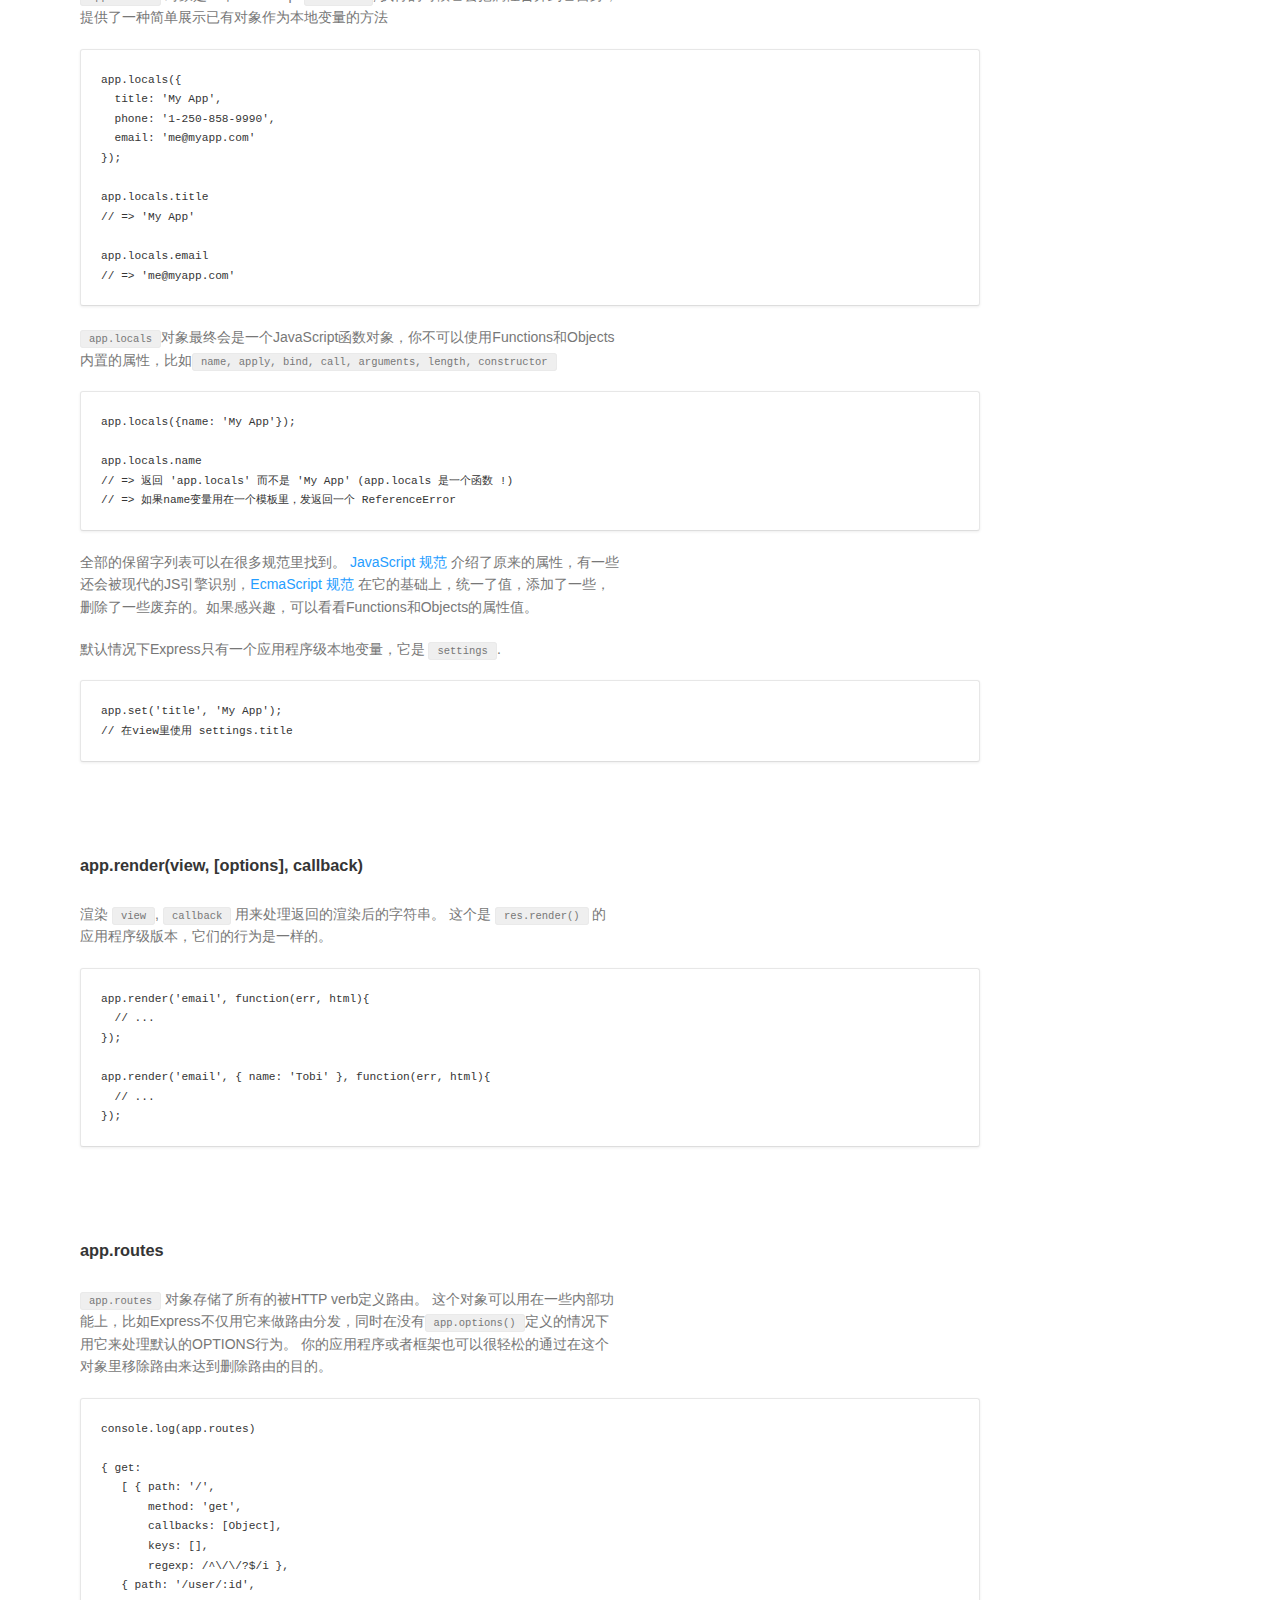
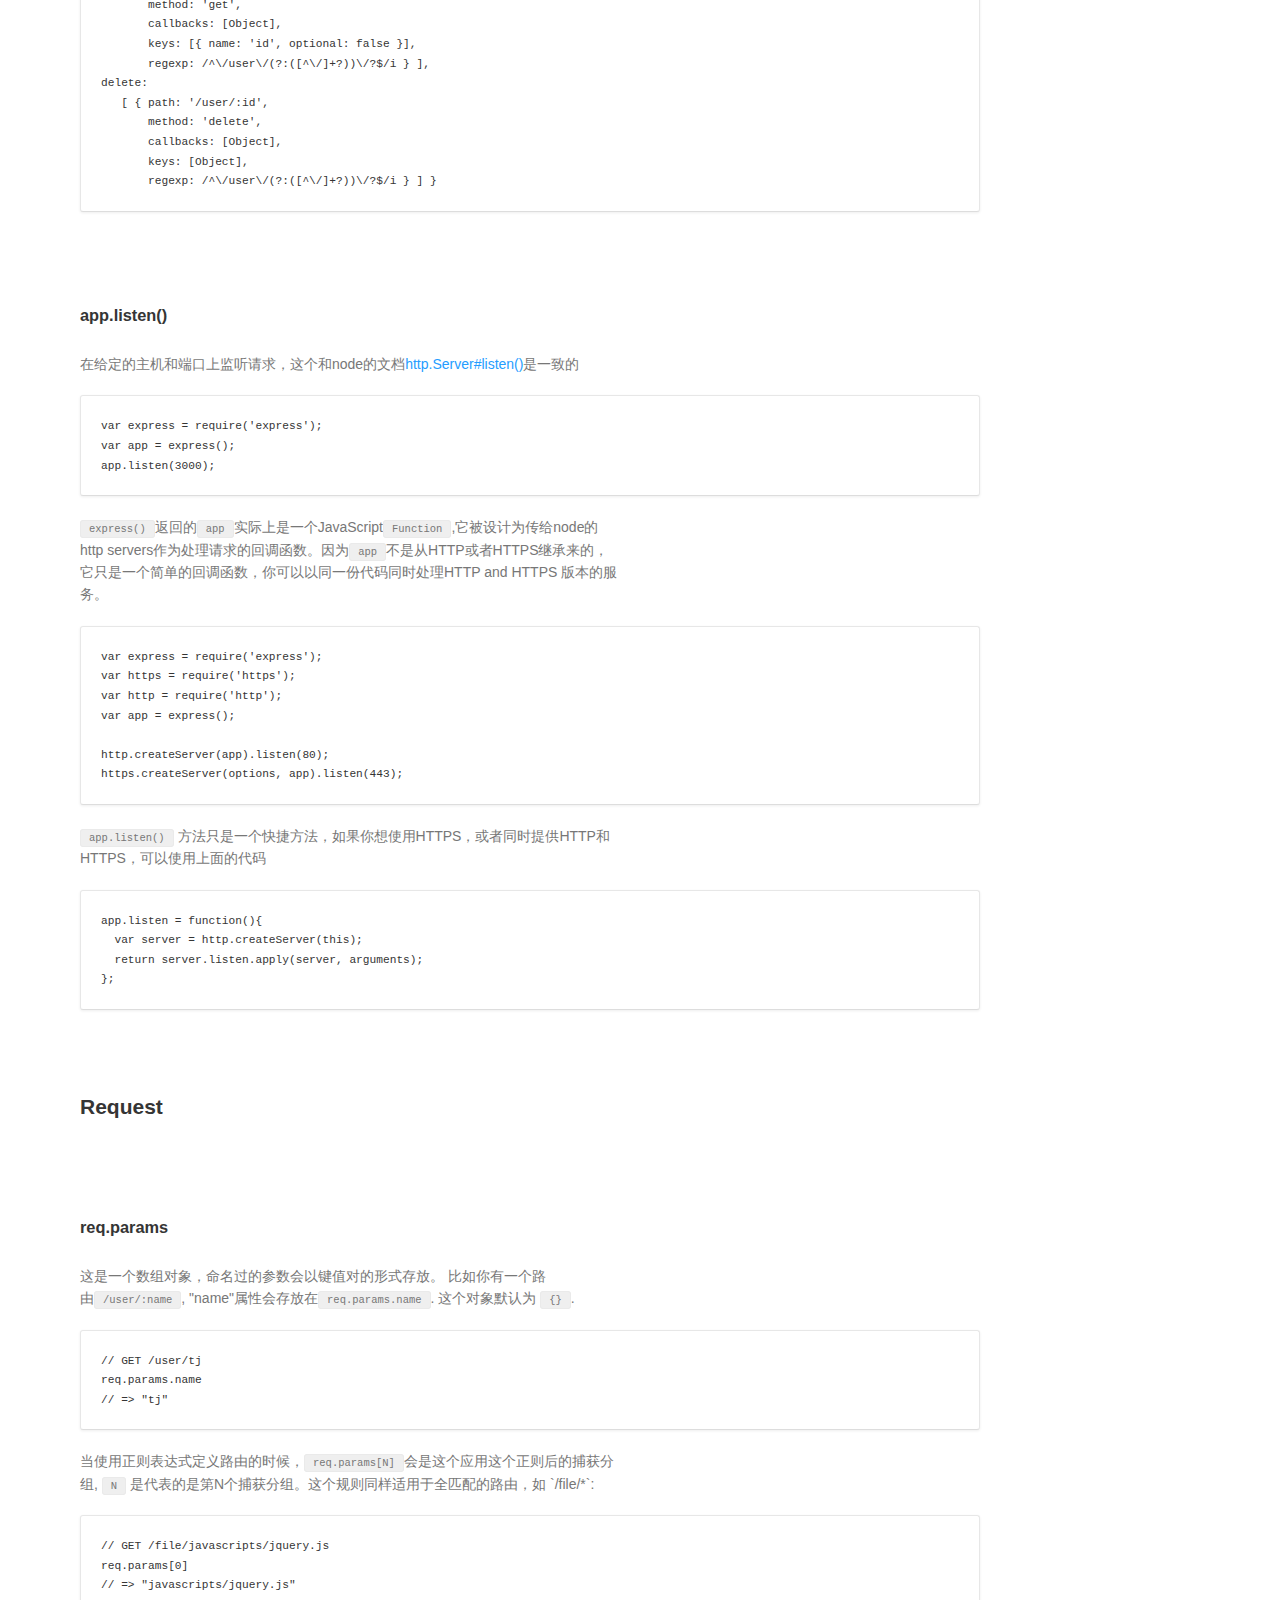
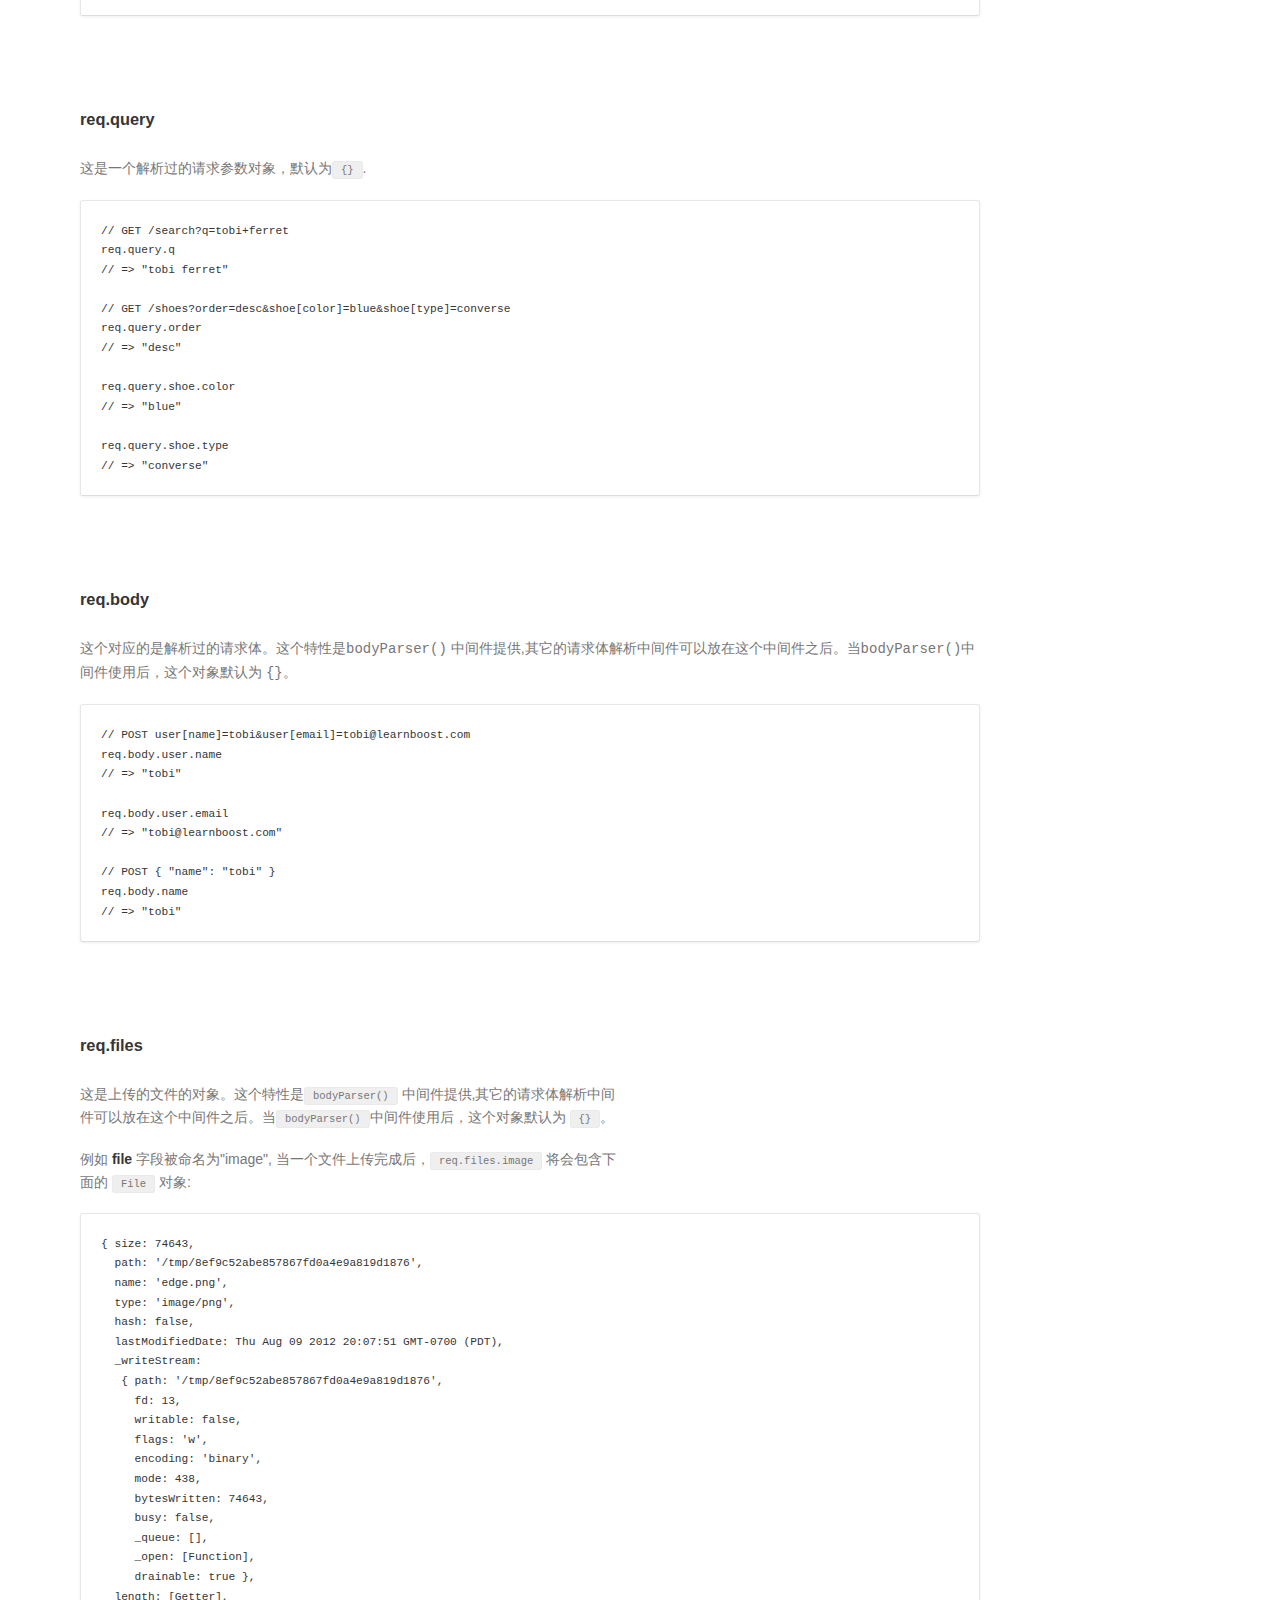
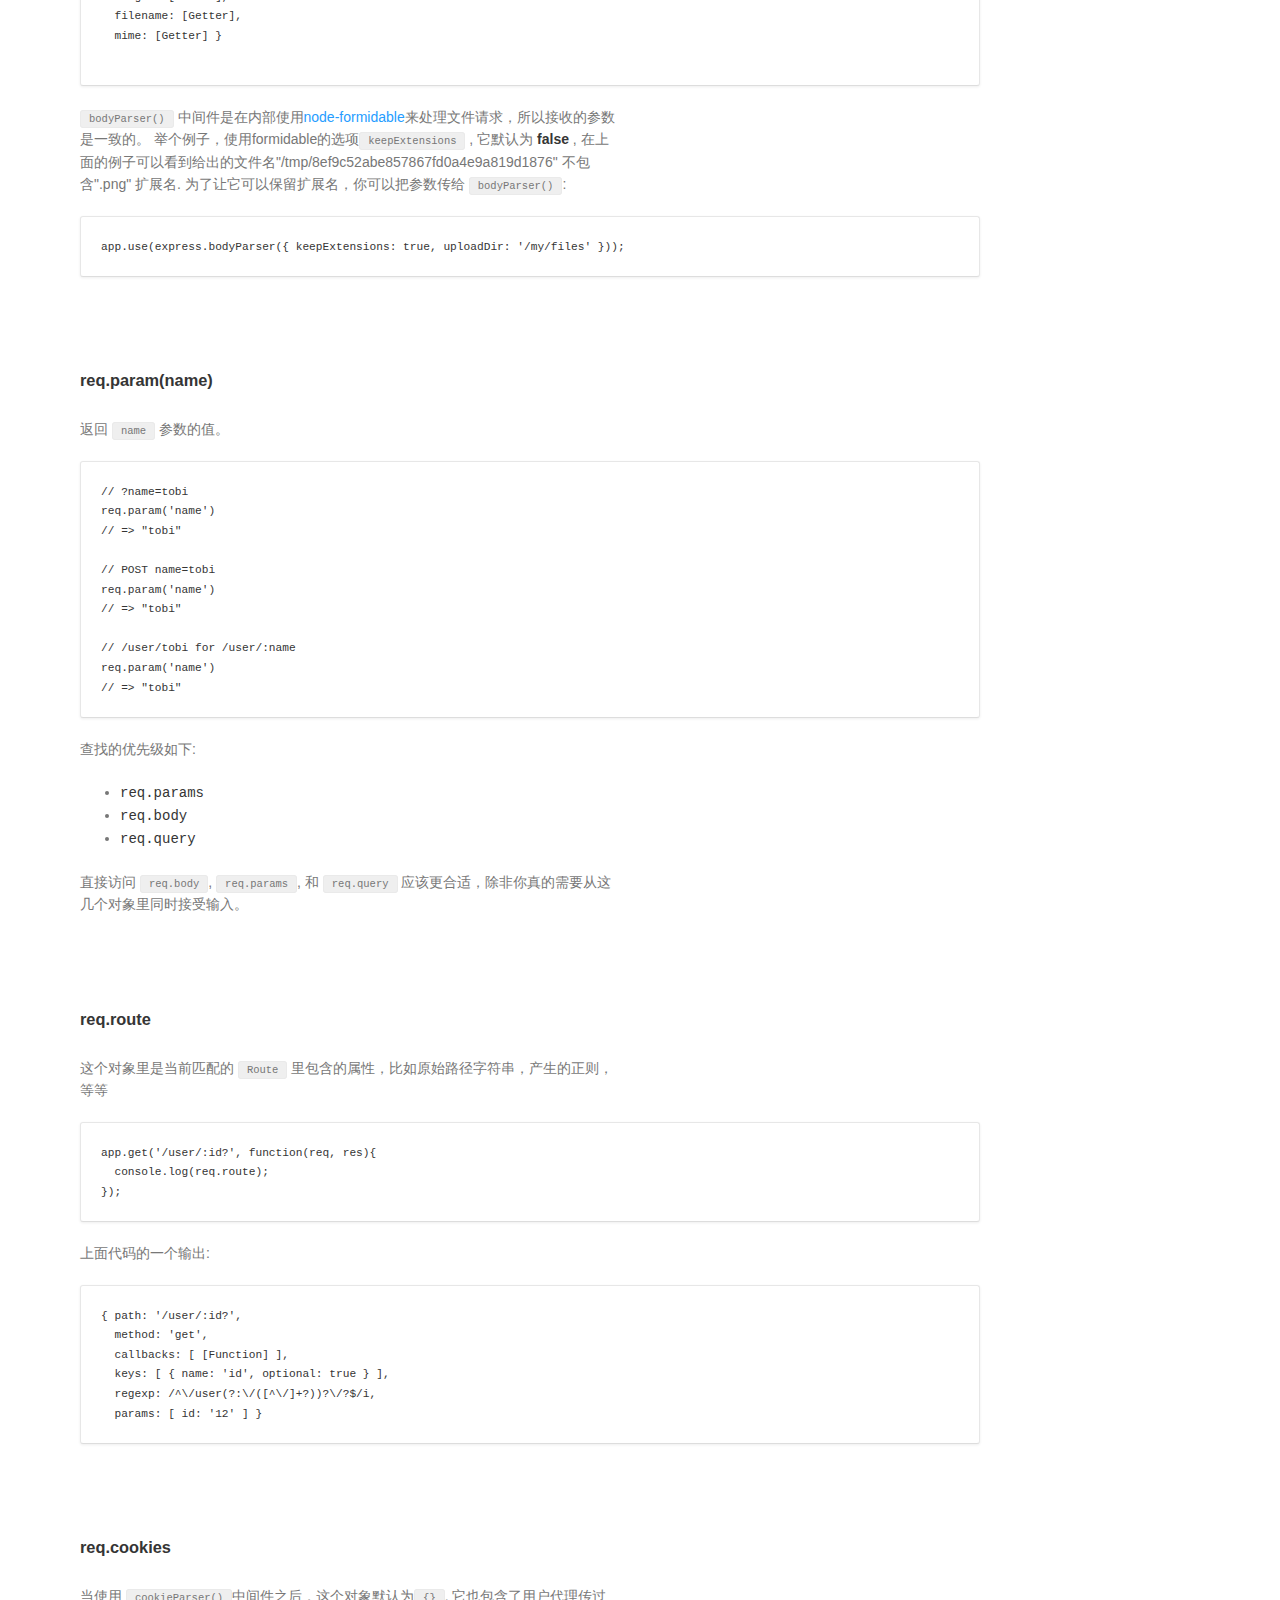
==== commit d87ca452: "clean ad and remove logos" ====
--- a/api.html
+++ b/api.html
@@ -742,7 +742,7 @@
 </p><pre class="js"><code>app.use(express.directory('public'))
 app.use(express.static('public'))
 </code></pre><p>这个中间件接收如下参数：
-</p><ul><li><code>hidden</code> 显示隐藏文件，默认为false.</li><li><code>icons</code>  显示图标，默认为false.</li><li><code>filter</code> 在文件上应用这个过滤函数。默认为false.</li></ul></section><!--include ./mw-errorHandler--><!--include ./mw-favicon--><!--include ./mw-json--><!--include ./mw-limit--><!--include ./mw-logger--><!--include ./mw-methodOverride--><!--include ./mw-multipart--><!--include ./mw-query--><!--include ./mw-responseTime--><!--include ./mw-static--><!--include ./mw-timeout--><!--include ./mw-urlencoded--><!--include ./mw-vhost--></div></section><div class="oldbooks"><a target="_blank" href="http://s.2.taobao.com/list/list.htm?&amp;usernick=yh1083103665"><span class="strong">九</span>成新<span class="strong">技术书</span><br><span class="strong">三折</span>甩卖</a></div><script>(function() {
+</p><ul><li><code>hidden</code> 显示隐藏文件，默认为false.</li><li><code>icons</code>  显示图标，默认为false.</li><li><code>filter</code> 在文件上应用这个过滤函数。默认为false.</li></ul></section><!--include ./mw-errorHandler--><!--include ./mw-favicon--><!--include ./mw-json--><!--include ./mw-limit--><!--include ./mw-logger--><!--include ./mw-methodOverride--><!--include ./mw-multipart--><!--include ./mw-query--><!--include ./mw-responseTime--><!--include ./mw-static--><!--include ./mw-timeout--><!--include ./mw-urlencoded--><!--include ./mw-vhost--></div></section><script>(function() {
   var ga = document.createElement('script'); ga.type = 'text/javascript'; ga.async = true;
   ga.src = ('https:' == document.location.protocol ? 'https://' : 'http://') + 'hm.baidu.com/h.js?47a437a0834ace3da0dac1156ed8369f';
   var s = document.getElementsByTagName('script')[0]; s.parentNode.insertBefore(ga, s);
--- a/style.css
+++ b/style.css
@@ -465,29 +465,3 @@
 #logos, footer {
   display: none;
 }
-
-.oldbooks {
-  width:160px;
-  height:100px;
-  font-size:15px;
-  color:#464646;
-  border:1px solid #E7E7E7;
-  position:fixed;
-  padding:3px;
-  bottom:20px;
-  right:10px;
-  cursor:pointer;
-}
-.oldbooks a {
-  color:#777;
-  text-decoration:none;
-}
-.oldbooks a:hover {
-  color:#484848;
-}
-.oldbooks:hover {
-  border:1px solid #484848;
-}
-.oldbooks .strong{
-  font-size:30px;
-}
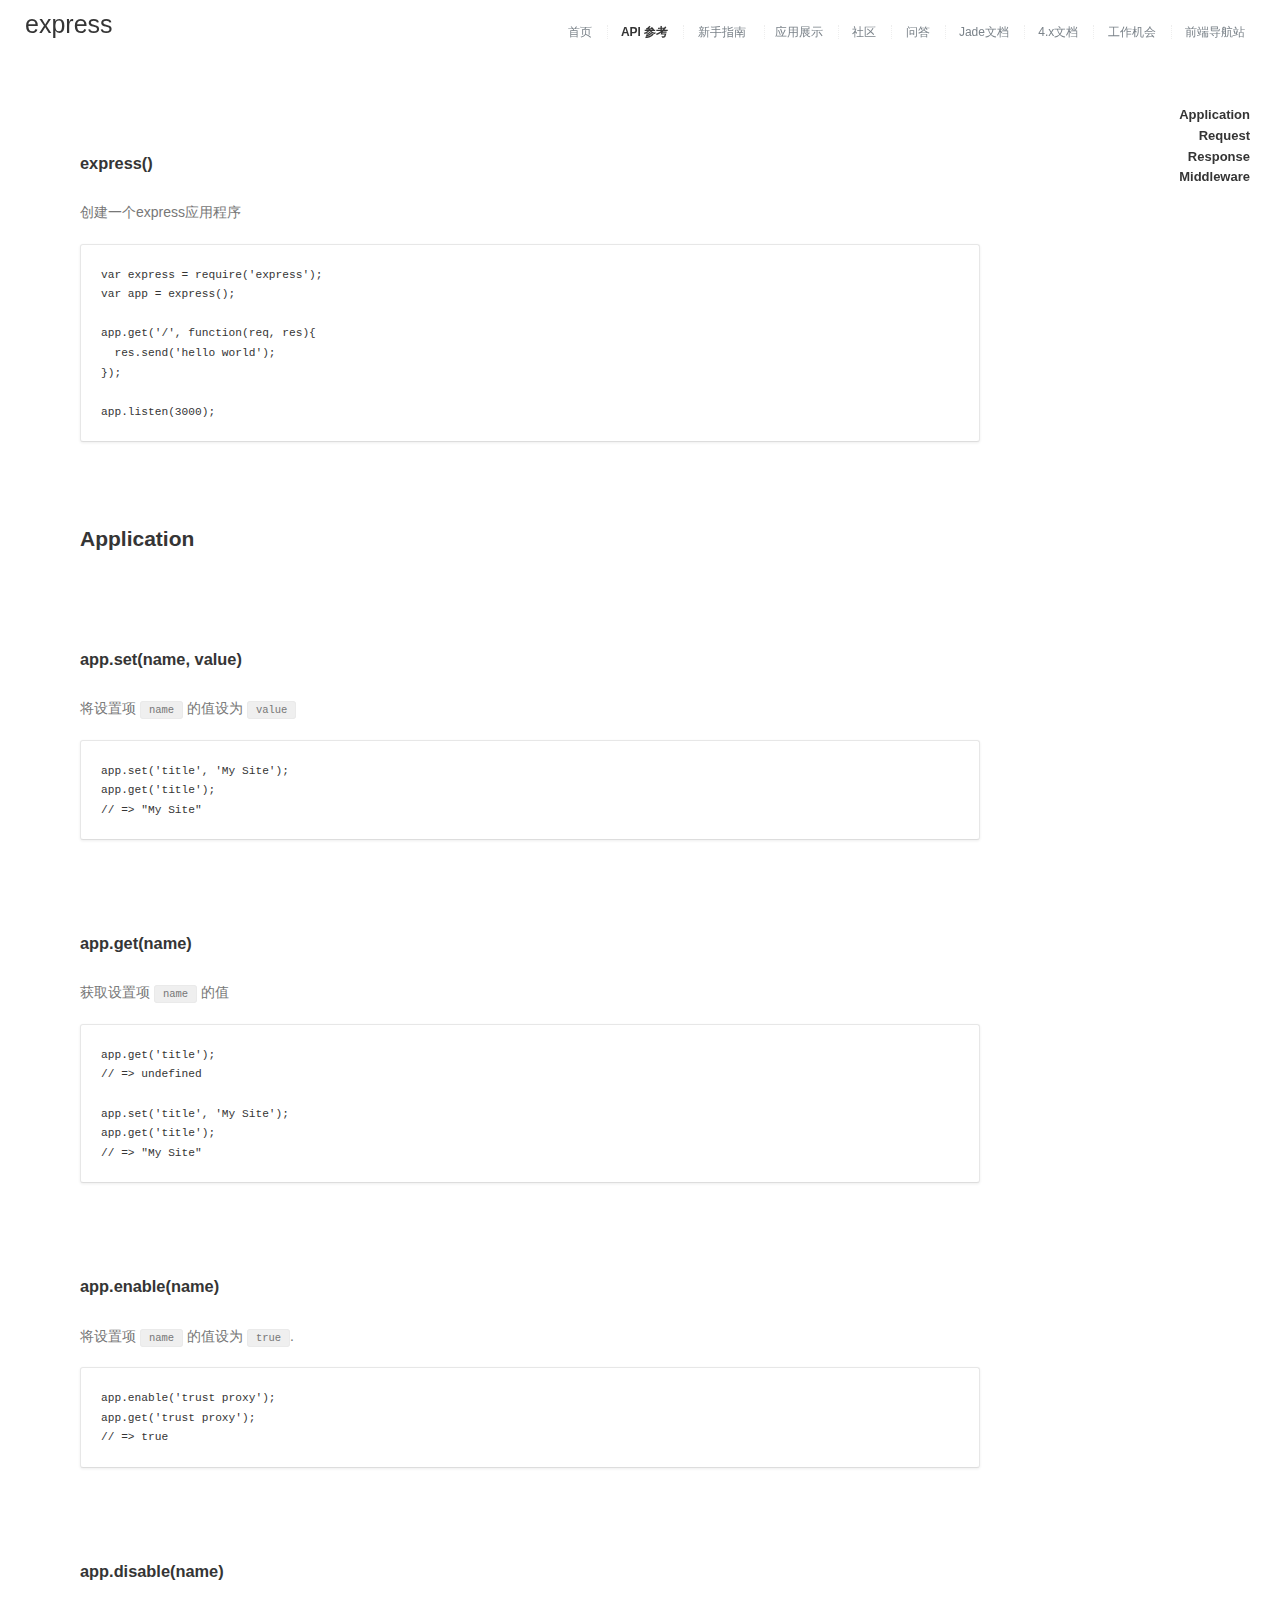
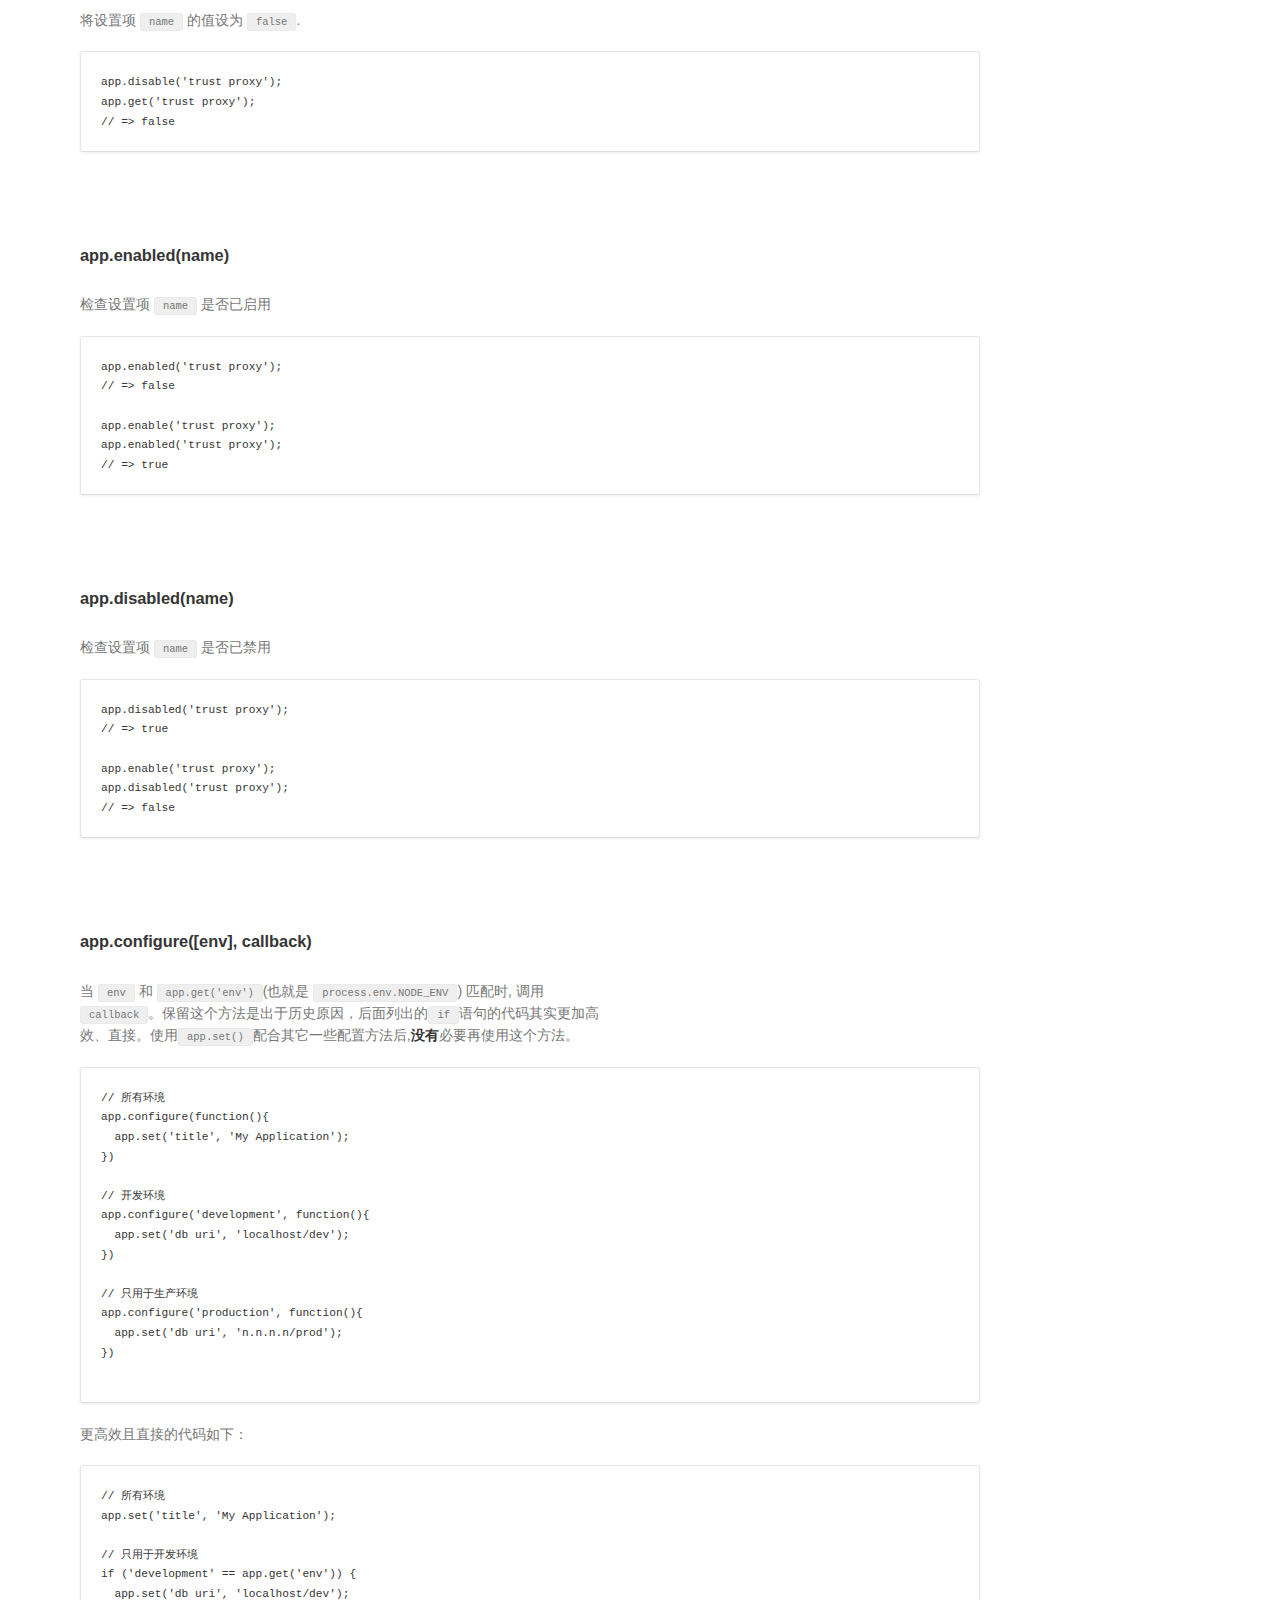
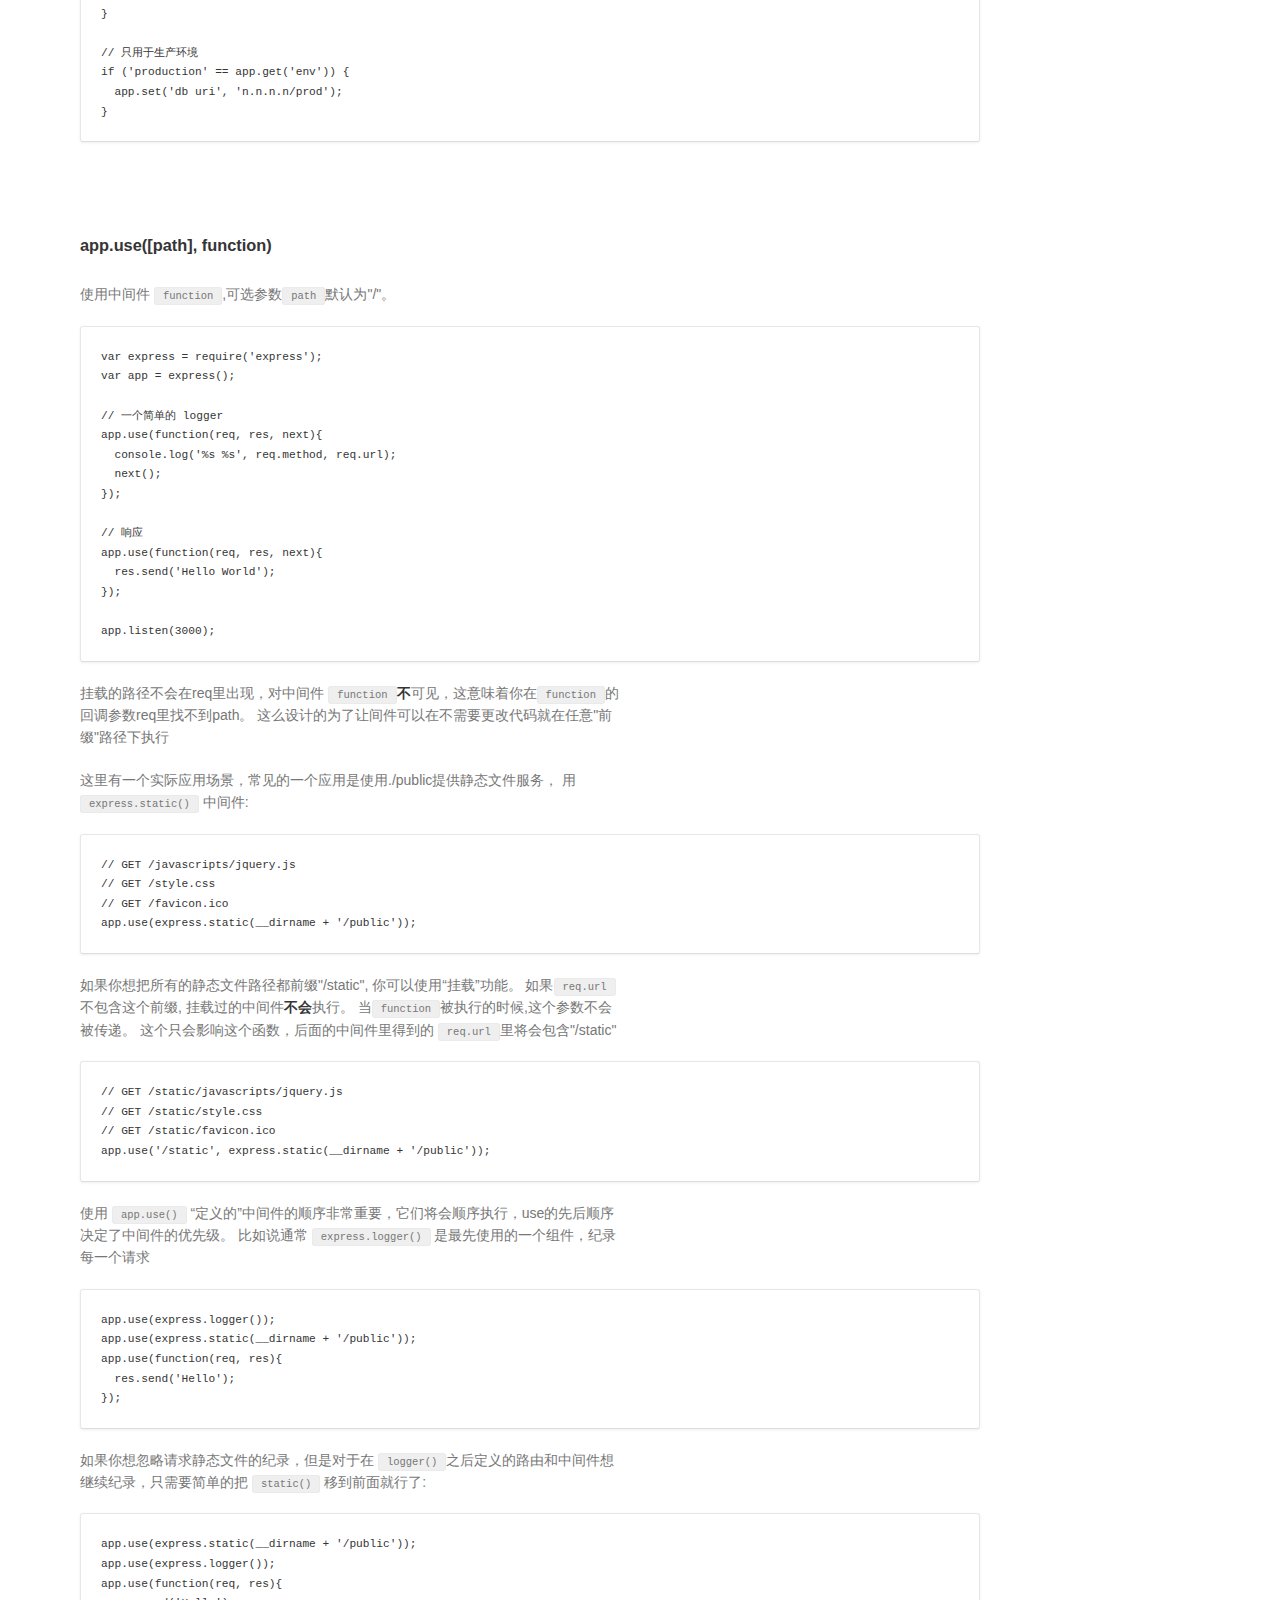
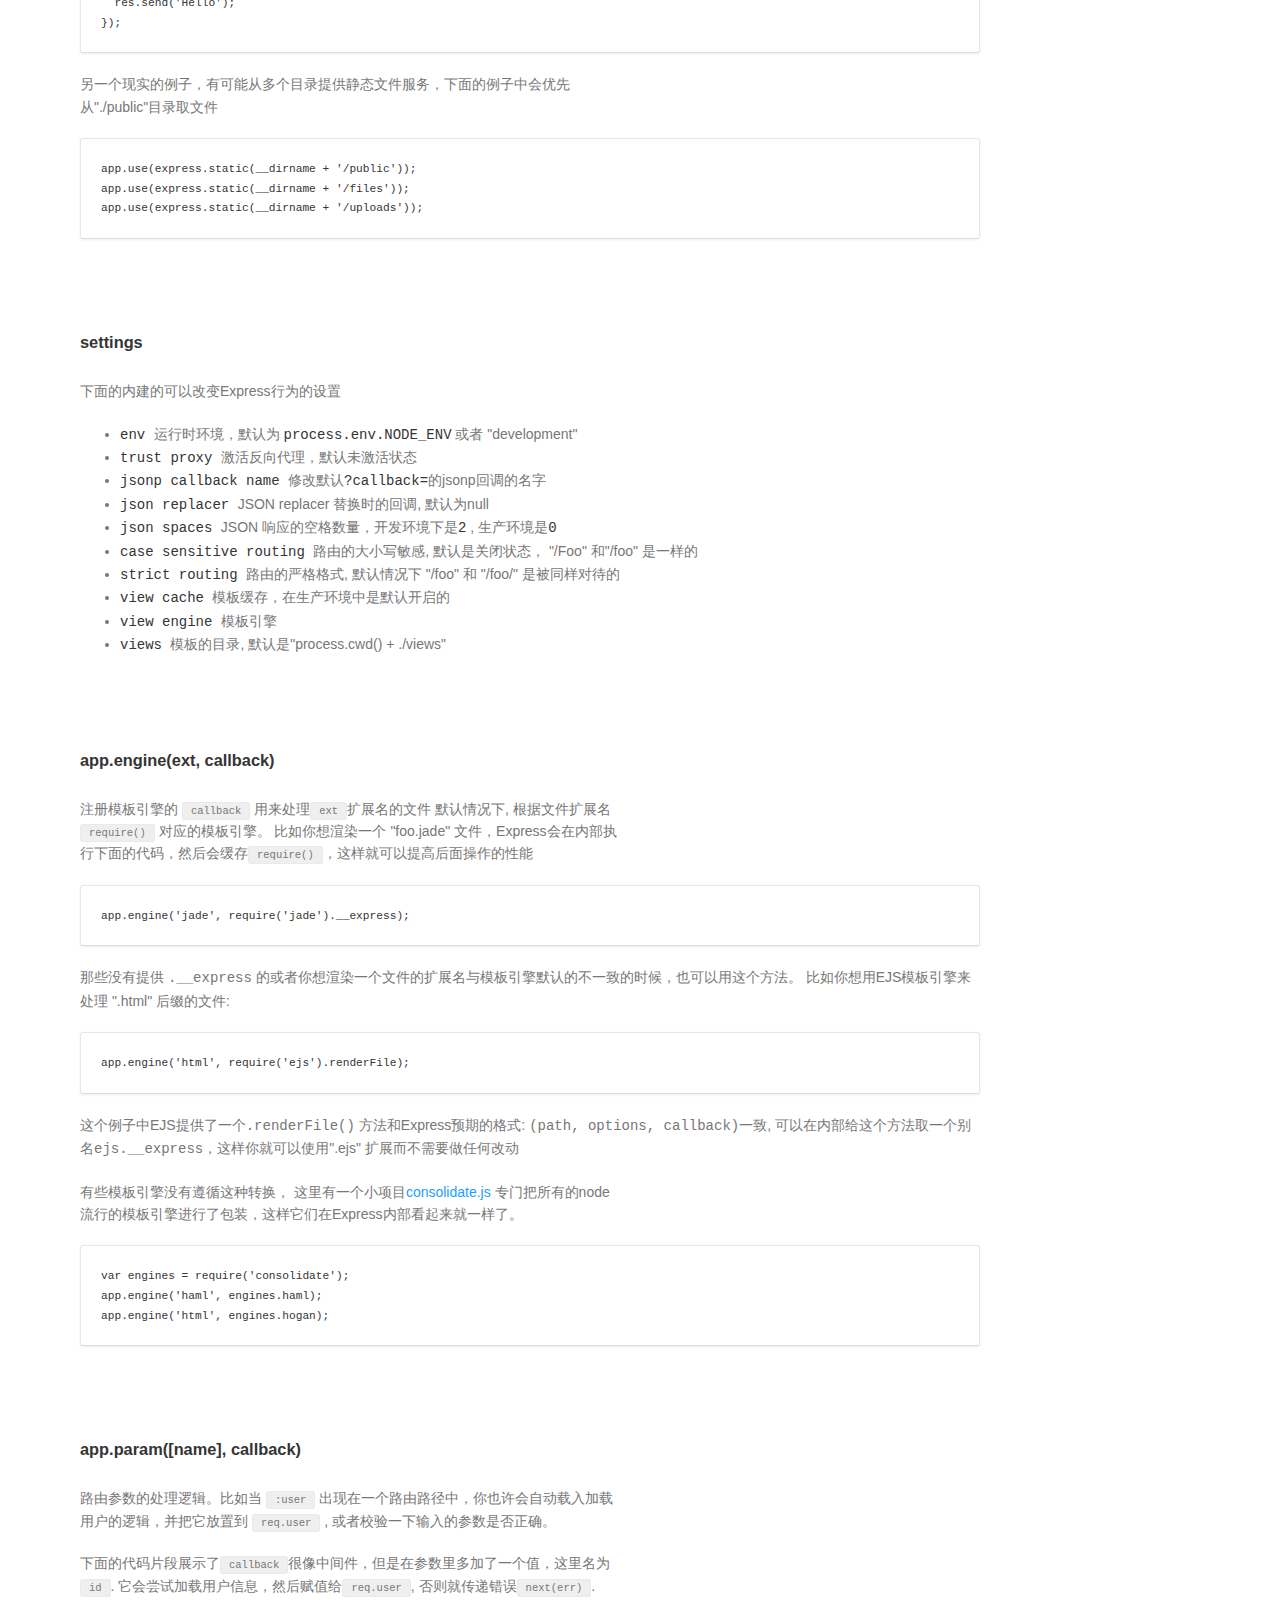
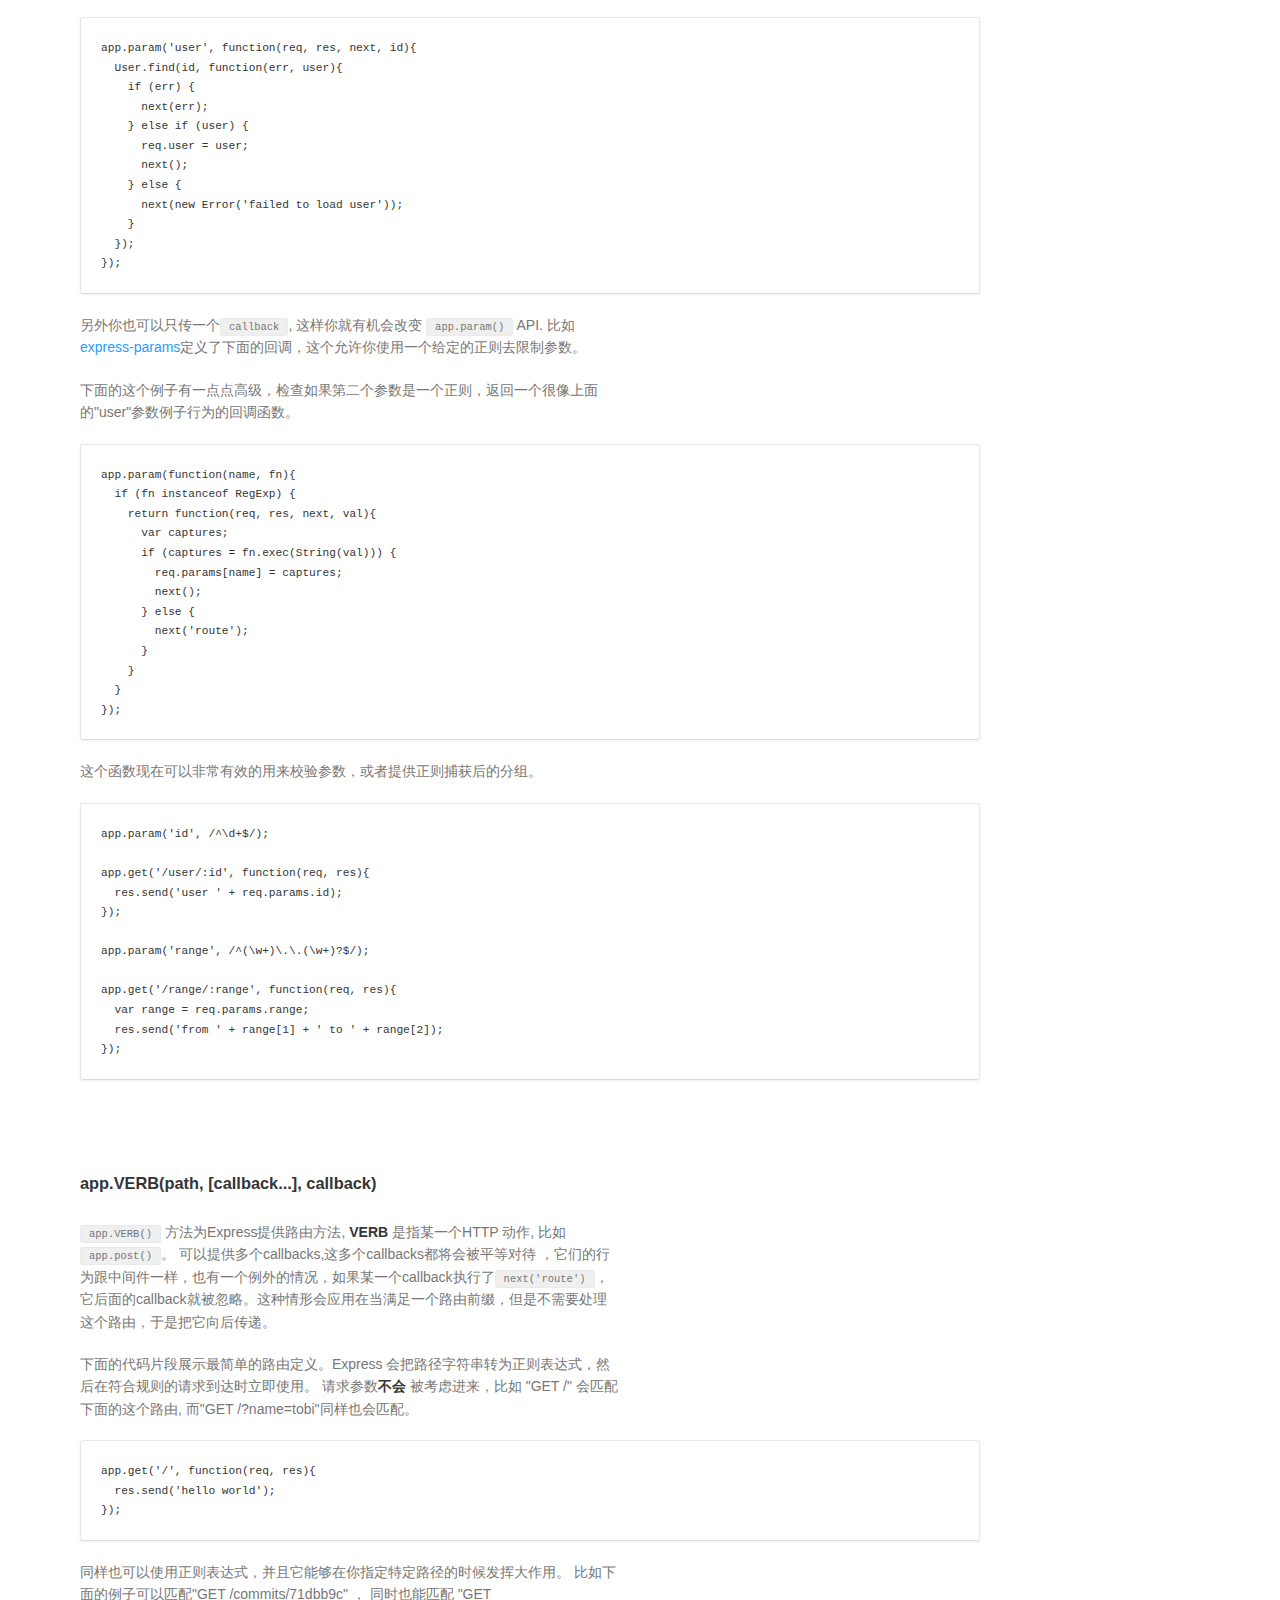
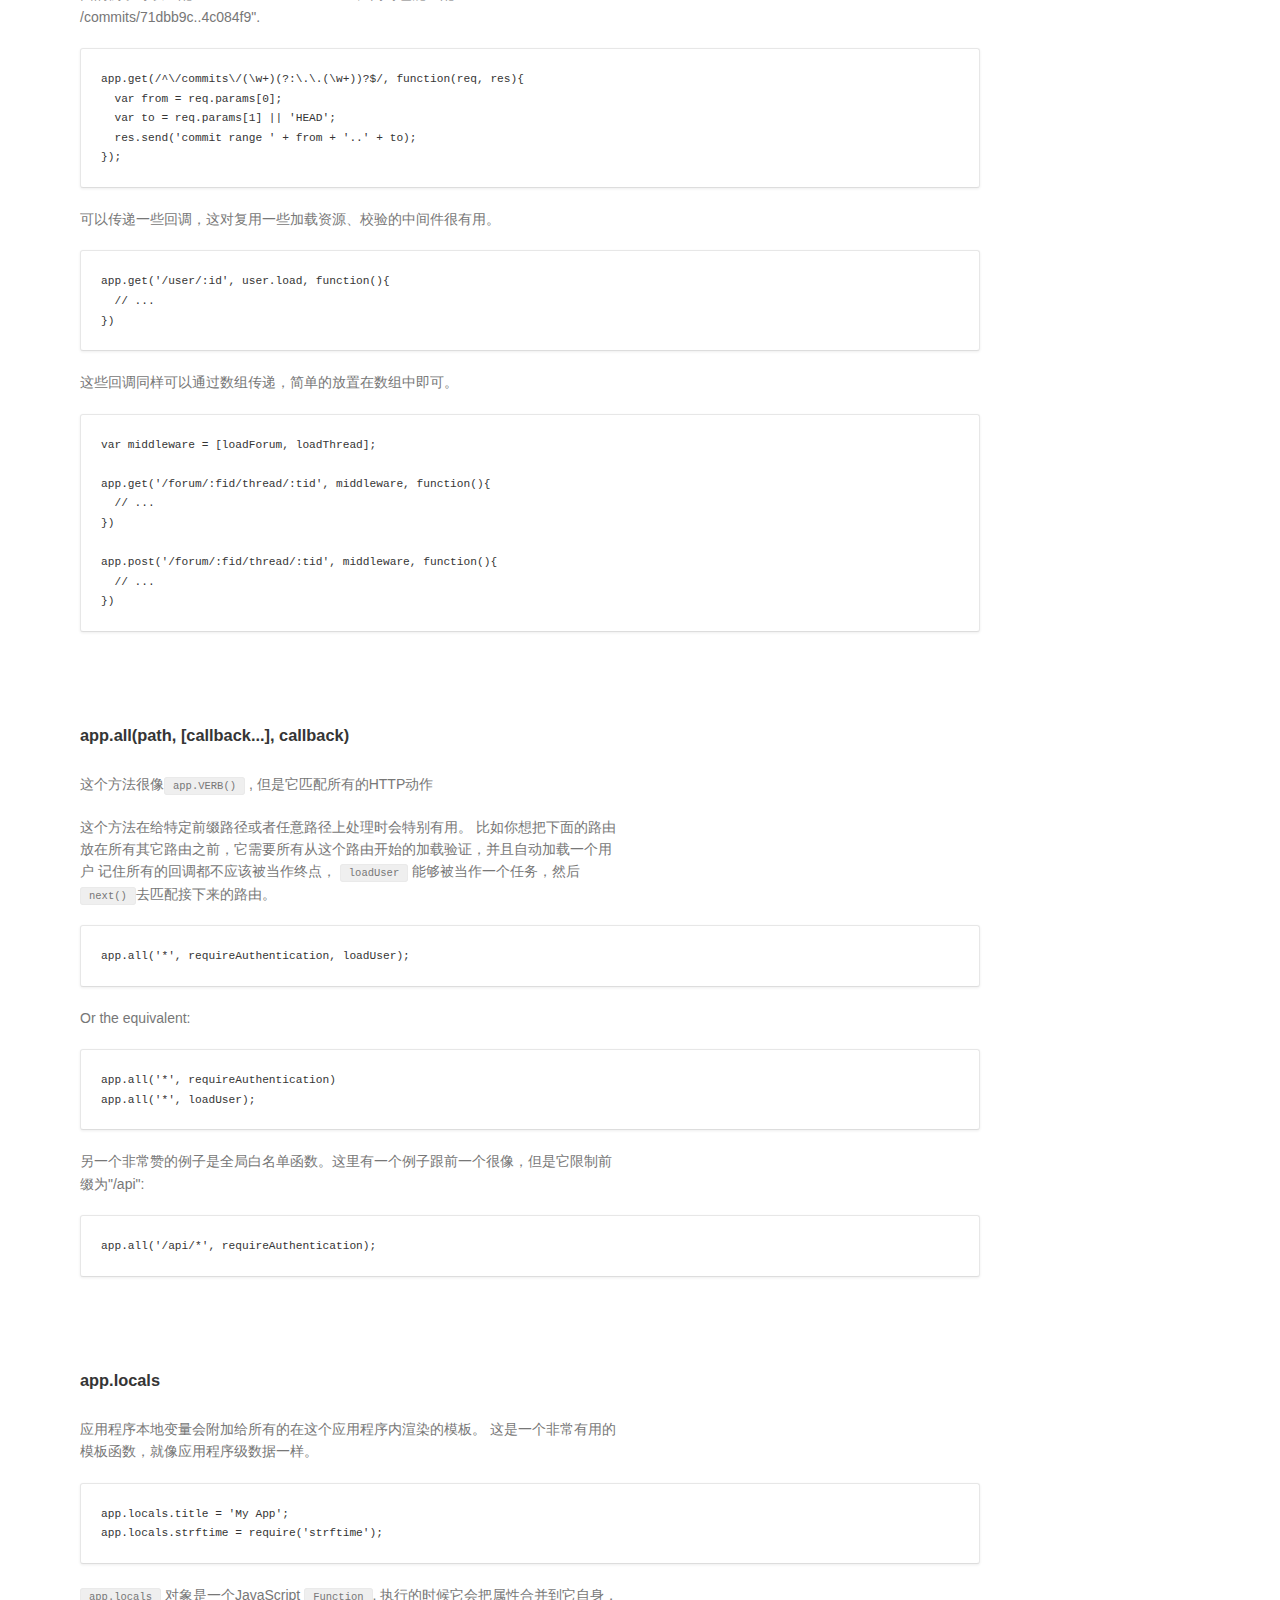
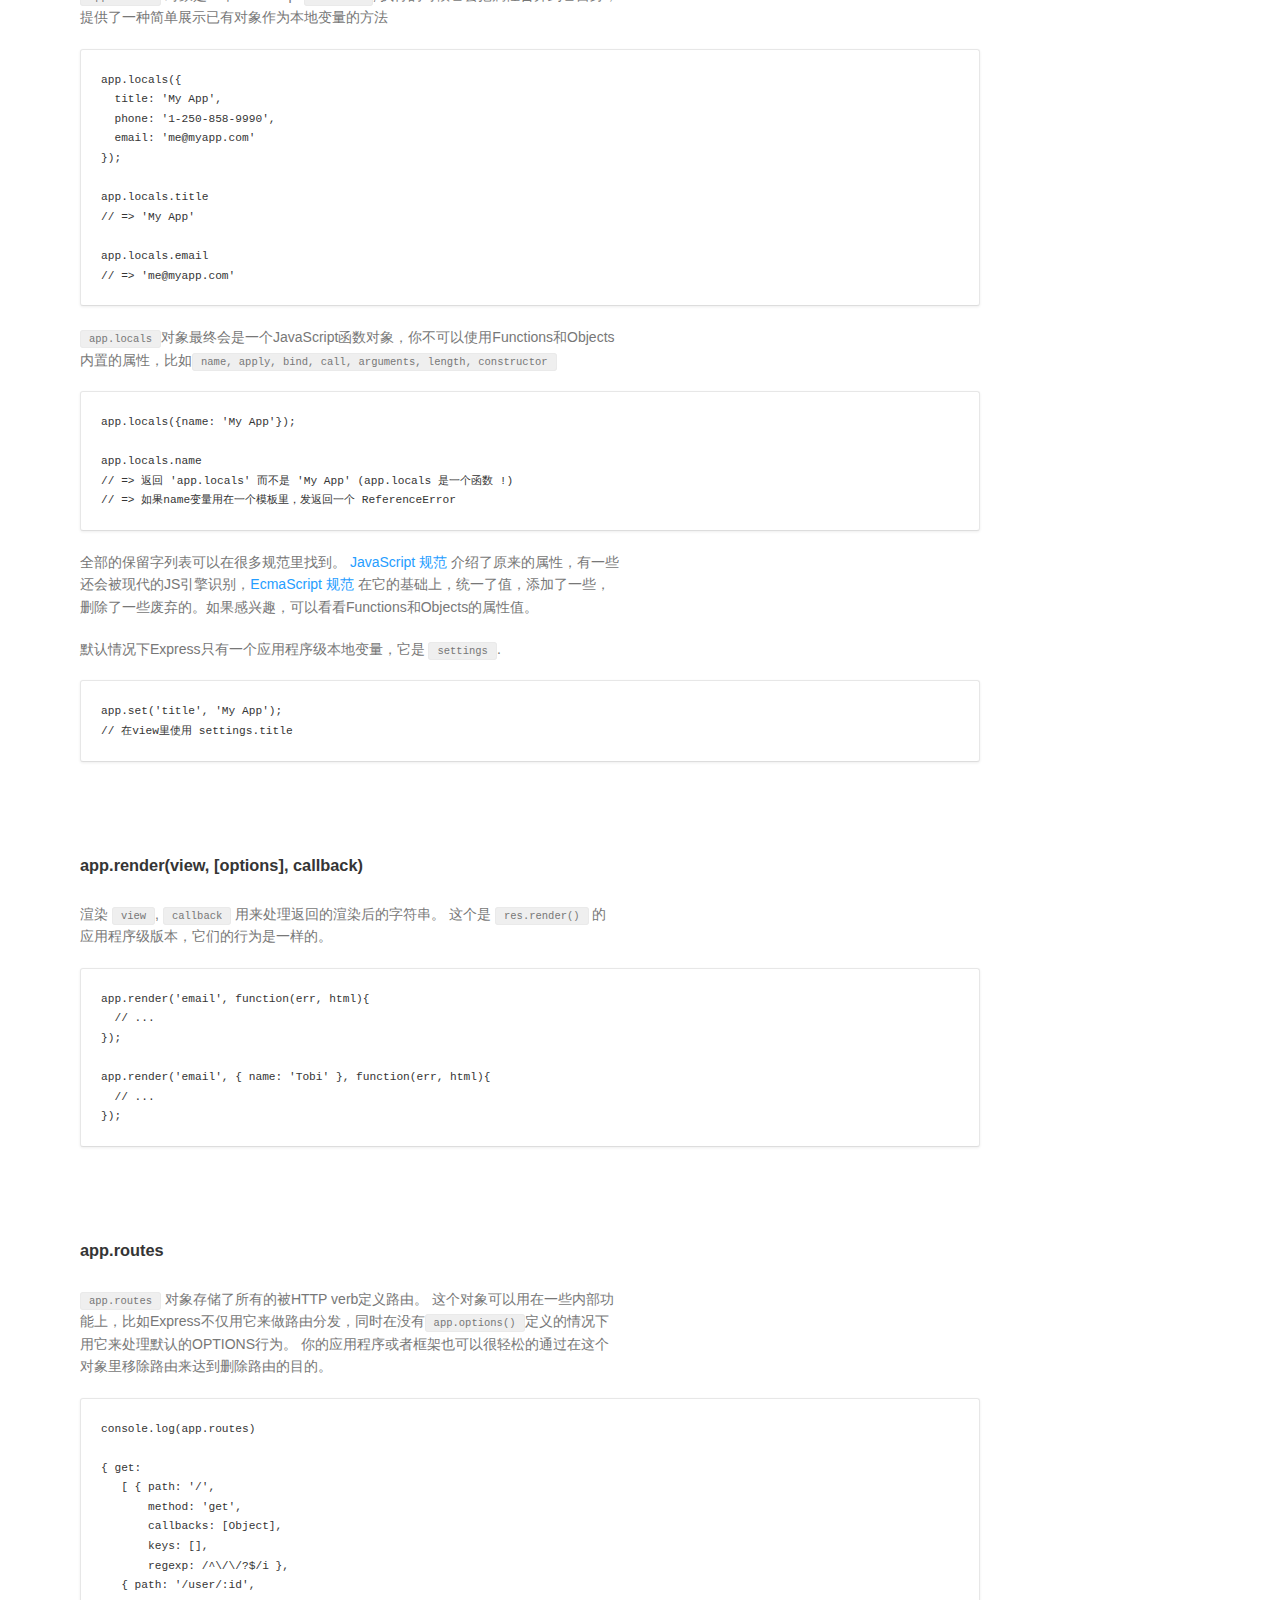
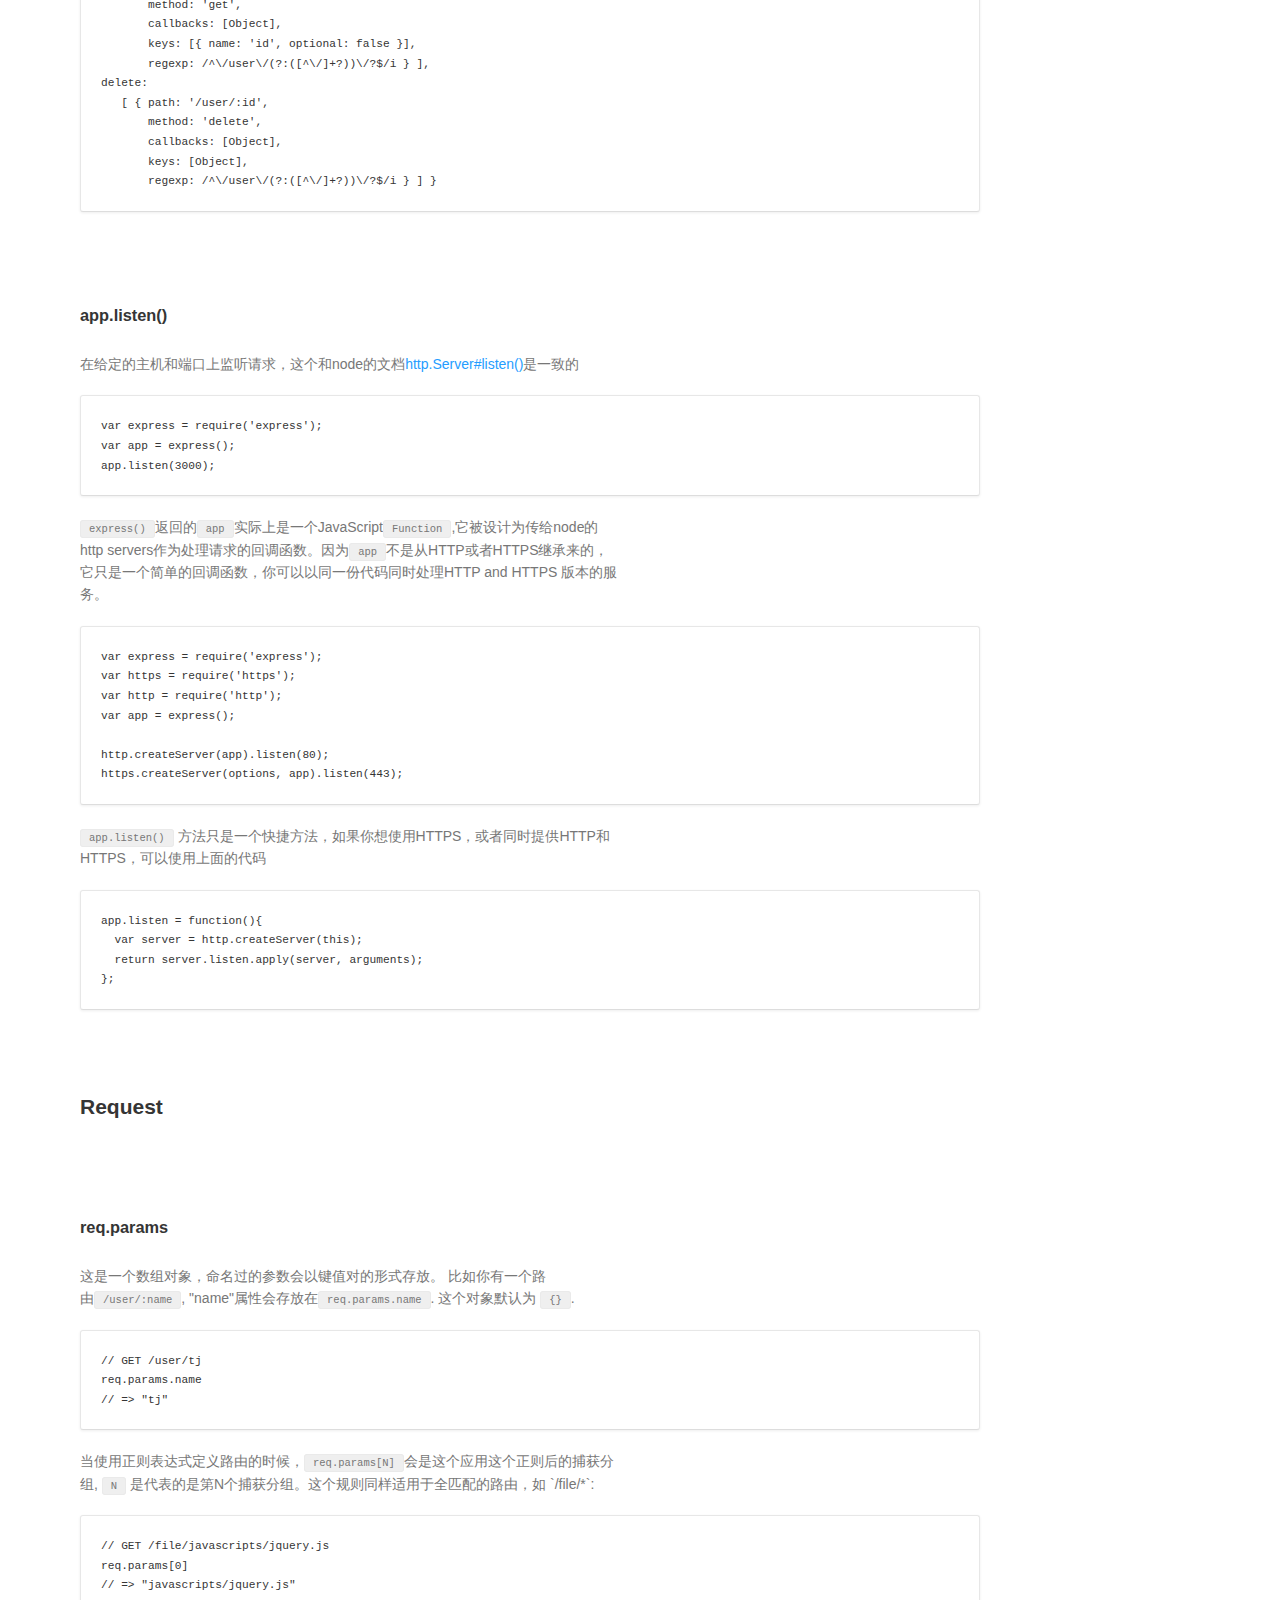
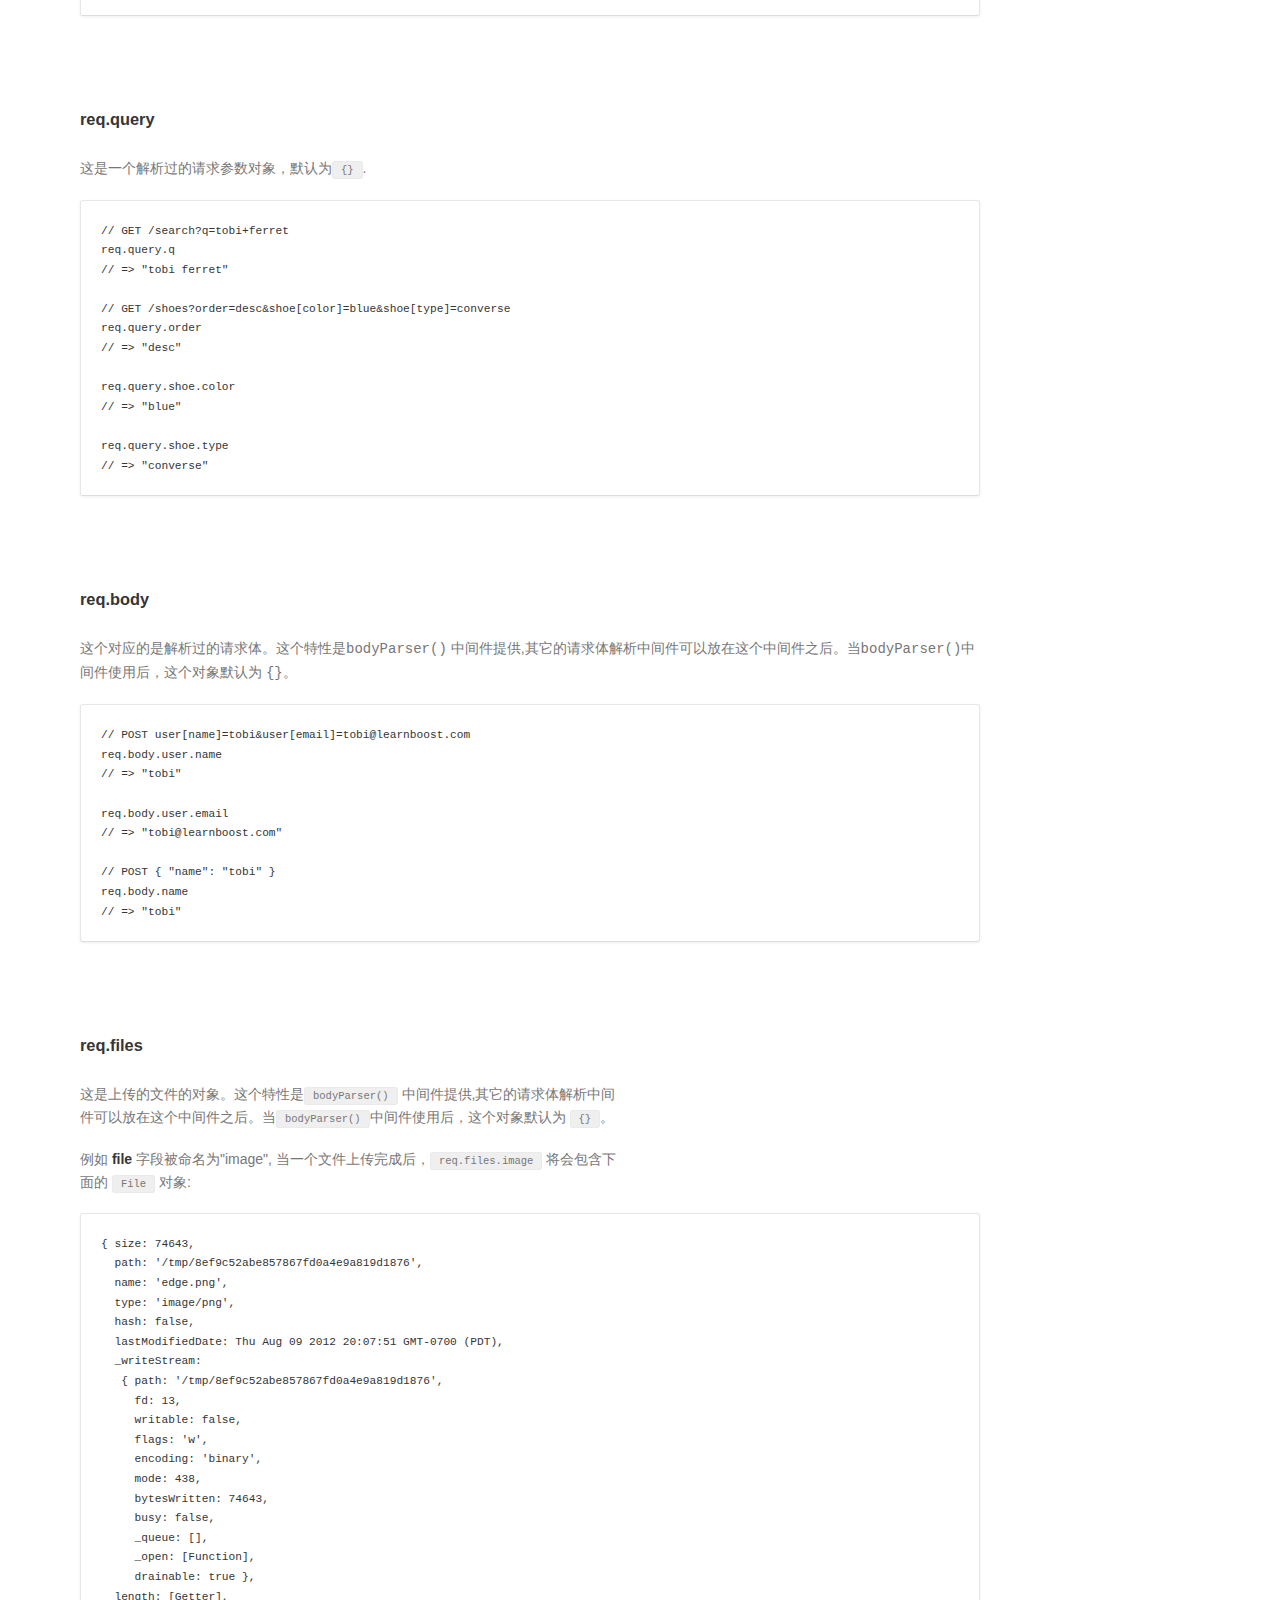
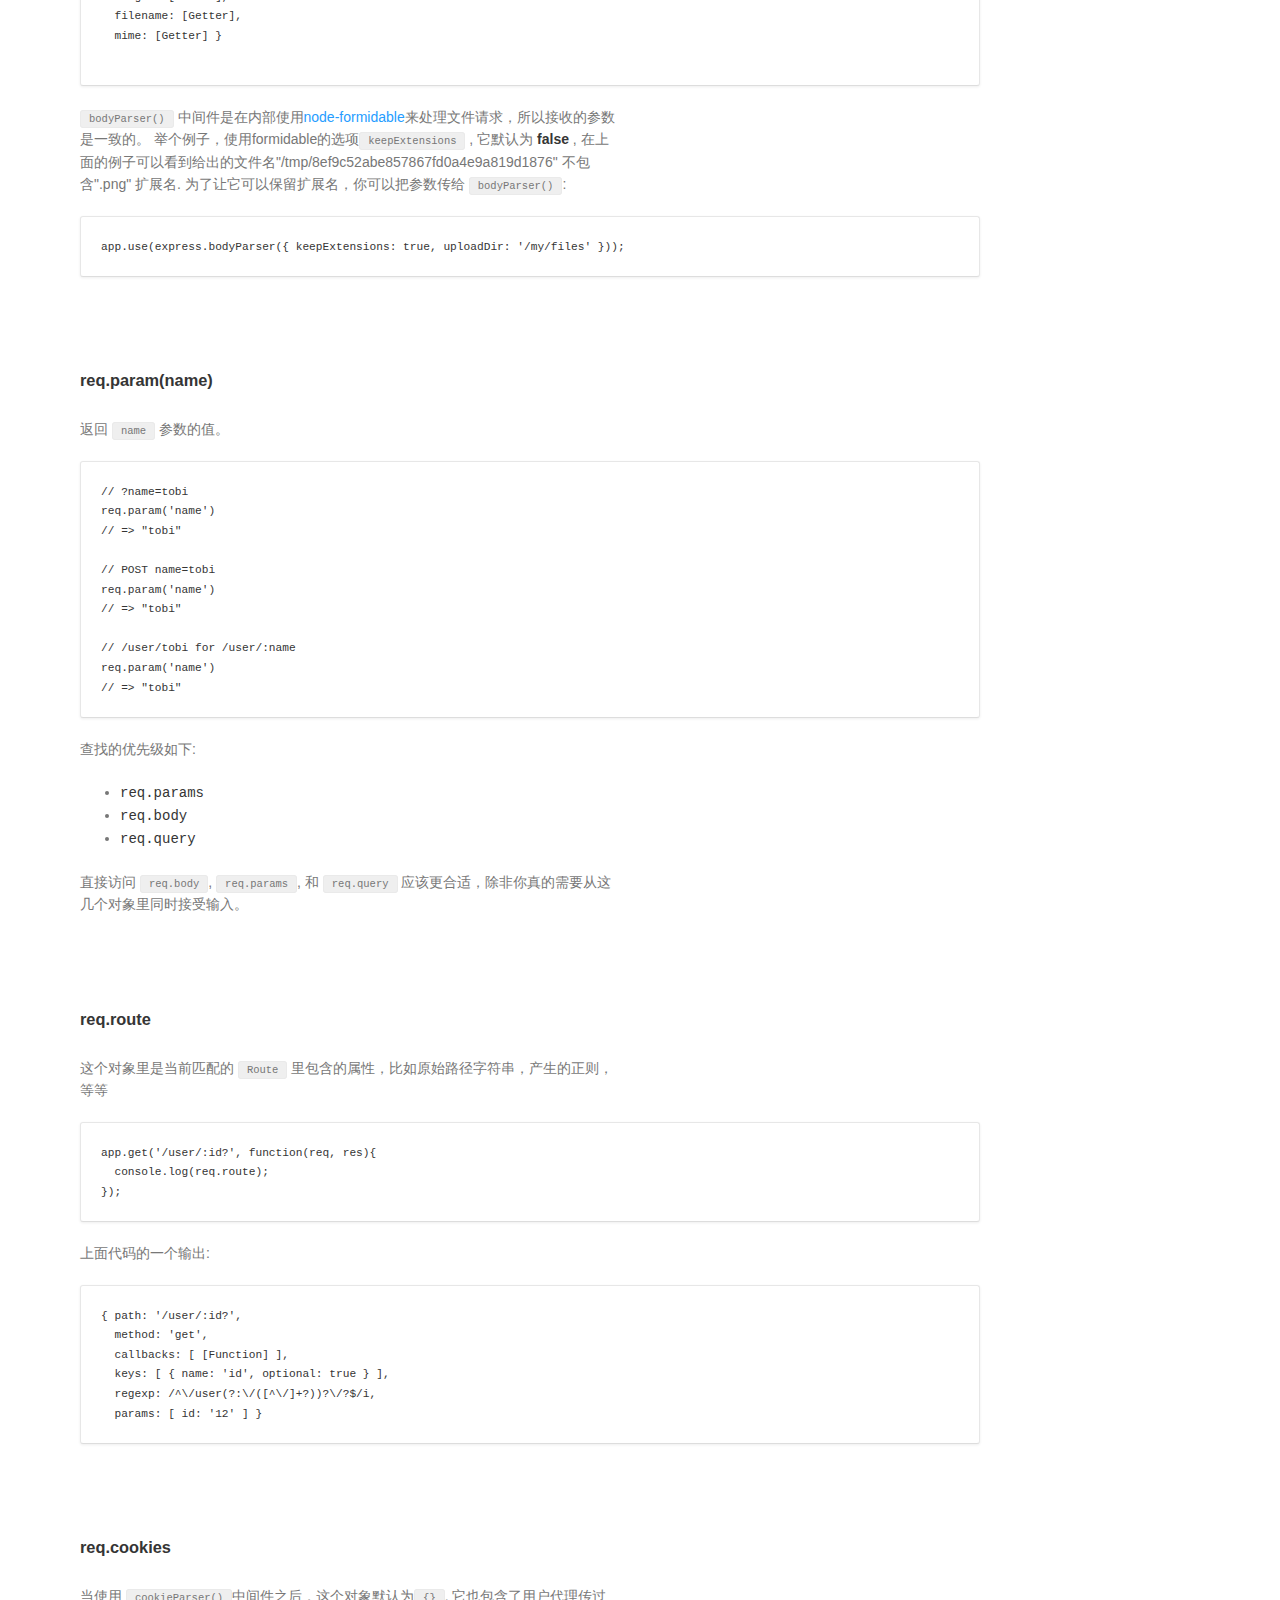
==== commit 6db00981: "update  site" ====
--- a/api.html
+++ b/api.html
@@ -1,5 +1,5 @@
 <!DOCTYPE html><html><head><title>Express - api参考</title><link rel="stylesheet" href="/style.css"><meta http-equiv="Content-Type" content="text/html; charset=UTF-8"><meta name="keywords" content="node.js express 中文文档, node express 中文, node express中文文档, express 翻译 api, expressjs 文档, exress框架 中文手册, node expressjs 中文文档, expressjs 中文文档, node express中文, Express框架的中文, express 中文 node, node.js网络应用, express node 文档, express.js 中文, express 中文文档"><script src="http://libs.baidu.com/jquery/1.7.2/jquery.js"></script><script src="/app.js"></script><script src="/retina.js"></script></head><body class="inner"><div class="bar"></div><section id="content"><header><section id="logo"><span class="express">express<em>3.0.4</em></span><span class="description"> 
-web application framework for <a href="http://nodejs.org">node  </a></span></section><nav class="clearfix"><a href="/" target="_self"> 首页</a><a href="/3x_zh-cn/api.html" target="_self" class="active"> API 参考</a><a href="/guide.html" target="_self"> 新手指南 </a><a href="/applications.html" target="_self"> 应用展示</a><a href="/community.html" target="_self"> 社区</a><a href="/faq.html" target="_self"> 问答</a><a href="/jade.html" target="_self"> Jade文档</a><a href="/4x_zh-cn/api.html" target="_self"> 4.x文档</a><a href="https://github.com/jserme/expressjs.com/issues/new" target="_self"> 意见反馈</a><a href="http://123.jser.us" target="_blank"> 前端导航站 </a></nav></header><ul id="menu"><li id="app-api"> <a href="#express">Application</a><ul id="app-menu"><li><a href="#express">express()</a></li><li><a href="#app.set">app.set()</a></li><li><a href="#app.get">app.get()</a></li><li><a href="#app.enable">app.enable()</a></li><li><a href="#app.disable">app.disable()</a></li><li><a href="#app.enabled">app.enabled()</a></li><li><a href="#app.disabled">app.disabled()</a></li><li><a href="#app.configure">app.configure()</a></li><li><a href="#app.use">app.use()</a></li><li><a href="#app-settings">application settings</a></li><li><a href="#app.engine">app.engine()</a></li><li><a href="#app.param">app.param()</a></li><li><a href="#app.VERB">application routing</a></li><li><a href="#app.all">app.all()</a></li><li><a href="#app.locals">app.locals</a></li><li><a href="#app.render">app.render()</a></li><li><a href="#app.routes">app.routes</a></li><li><a href="#app.listen">app.listen()</a></li></ul></li><li id="req-api"> <a href="#req.params">Request</a><ul id="req-menu"><li><a href="#req.params">req.params</a></li><li><a href="#req.query">req.query</a></li><li><a href="#req.body">req.body</a></li><li><a href="#req.files">req.files</a></li><li><a href="#req.param">req.param()</a></li><li><a href="#req.route">req.route</a></li><li><a href="#req.cookies">req.cookies</a></li><li><a href="#req.signedCookies">req.signedCookies</a></li><li><a href="#req.get">req.get()</a></li><li><a href="#req.accepts">req.accepts()</a></li><li><a href="#req.accepted">req.accepted</a></li><li><a href="#req.is">req.is()</a></li><li><a href="#req.ip">req.ip</a></li><li><a href="#req.ips">req.ips</a></li><li><a href="#req.path">req.path</a></li><li><a href="#req.host">req.host</a></li><li><a href="#req.fresh">req.fresh</a></li><li><a href="#req.stale">req.stale</a></li><li><a href="#req.xhr">req.xhr</a></li><li><a href="#req.protocol">req.protocol</a></li><li><a href="#req.secure">req.secure</a></li><li><a href="#req.subdomains">req.subdomains</a></li><li><a href="#req.originalUrl">req.originalUrl</a></li><li><a href="#req.acceptedLanguages">req.acceptedLanguages</a></li><li><a href="#req.acceptedCharsets">req.acceptedCharsets</a></li><li><a href="#req.acceptsCharset">req.acceptsCharset()</a></li><li><a href="#req.acceptsLanguage">req.acceptsLanguage()</a></li></ul></li><li id="res-api"> <a href="#res.status">Response</a><ul id="res-menu"><li><a href="#res.status">res.status()</a></li><li><a href="#res.set">res.set()</a></li><li><a href="#res.get">res.get()</a></li><li><a href="#res.cookie">res.cookie()</a></li><li><a href="#res.clearCookie">res.clearCookie()</a></li><li><a href="#res.redirect">res.redirect()</a></li><li><a href="#res.location">res.location() </a></li><li><a href="#res.charset">res.charset</a></li><li><a href="#res.send">res.send()</a></li><li><a href="#res.json">res.json()</a></li><li><a href="#res.jsonp">res.jsonp()</a></li><li><a href="#res.type">res.type()</a></li><li><a href="#res.format">res.format()</a></li><li><a href="#res.attachment">res.attachment()</a></li><li><a href="#res.sendfile">res.sendfile()</a></li><li><a href="#res.download">res.download()</a></li><li><a href="#res.links">res.links()</a></li><li><a href="#res.locals">res.locals</a></li><li><a href="#res.render">res.render()</a></li></ul></li><li id="middleware-api"><a href="#middleware">Middleware</a><ul id="middleware-menu"><li><a href="#basicAuth">basicAuth()</a></li><li><a href="#bodyParser">bodyParser()</a></li><li><a href="#compress">compress()</a></li><li><a href="#cookieParser">cookieParser()</a></li><li><a href="#cookieSession">cookieSession()</a></li><li><a href="#csrf">csrf()</a></li><li><a href="#directory">directory()</a></li></ul></li></ul><div id="right"><section><h3 id="express">express()</h3><p>创建一个express应用程序
+web application framework for <a href="http://nodejs.org">node  </a></span></section><nav class="clearfix"><a href="/" target="_self"> 首页</a><a href="/3x_zh-cn/api.html" target="_self" class="active"> API 参考</a><a href="/guide.html" target="_self"> 新手指南 </a><a href="/applications.html" target="_self"> 应用展示</a><a href="/community.html" target="_self"> 社区</a><a href="/faq.html" target="_self"> 问答</a><a href="/jade.html" target="_self"> Jade文档</a><a href="/4x_zh-cn/api.html" target="_self"> 4.x文档</a><a href="http://www.ksmimi.com/dashixiongwx/shop/1/article/508" target="_blank"> 工作机会</a><a href="http://123.jser.us" target="_blank"> 前端导航站 </a></nav></header><ul id="menu"><li id="app-api"> <a href="#express">Application</a><ul id="app-menu"><li><a href="#express">express()</a></li><li><a href="#app.set">app.set()</a></li><li><a href="#app.get">app.get()</a></li><li><a href="#app.enable">app.enable()</a></li><li><a href="#app.disable">app.disable()</a></li><li><a href="#app.enabled">app.enabled()</a></li><li><a href="#app.disabled">app.disabled()</a></li><li><a href="#app.configure">app.configure()</a></li><li><a href="#app.use">app.use()</a></li><li><a href="#app-settings">application settings</a></li><li><a href="#app.engine">app.engine()</a></li><li><a href="#app.param">app.param()</a></li><li><a href="#app.VERB">application routing</a></li><li><a href="#app.all">app.all()</a></li><li><a href="#app.locals">app.locals</a></li><li><a href="#app.render">app.render()</a></li><li><a href="#app.routes">app.routes</a></li><li><a href="#app.listen">app.listen()</a></li></ul></li><li id="req-api"> <a href="#req.params">Request</a><ul id="req-menu"><li><a href="#req.params">req.params</a></li><li><a href="#req.query">req.query</a></li><li><a href="#req.body">req.body</a></li><li><a href="#req.files">req.files</a></li><li><a href="#req.param">req.param()</a></li><li><a href="#req.route">req.route</a></li><li><a href="#req.cookies">req.cookies</a></li><li><a href="#req.signedCookies">req.signedCookies</a></li><li><a href="#req.get">req.get()</a></li><li><a href="#req.accepts">req.accepts()</a></li><li><a href="#req.accepted">req.accepted</a></li><li><a href="#req.is">req.is()</a></li><li><a href="#req.ip">req.ip</a></li><li><a href="#req.ips">req.ips</a></li><li><a href="#req.path">req.path</a></li><li><a href="#req.host">req.host</a></li><li><a href="#req.fresh">req.fresh</a></li><li><a href="#req.stale">req.stale</a></li><li><a href="#req.xhr">req.xhr</a></li><li><a href="#req.protocol">req.protocol</a></li><li><a href="#req.secure">req.secure</a></li><li><a href="#req.subdomains">req.subdomains</a></li><li><a href="#req.originalUrl">req.originalUrl</a></li><li><a href="#req.acceptedLanguages">req.acceptedLanguages</a></li><li><a href="#req.acceptedCharsets">req.acceptedCharsets</a></li><li><a href="#req.acceptsCharset">req.acceptsCharset()</a></li><li><a href="#req.acceptsLanguage">req.acceptsLanguage()</a></li></ul></li><li id="res-api"> <a href="#res.status">Response</a><ul id="res-menu"><li><a href="#res.status">res.status()</a></li><li><a href="#res.set">res.set()</a></li><li><a href="#res.get">res.get()</a></li><li><a href="#res.cookie">res.cookie()</a></li><li><a href="#res.clearCookie">res.clearCookie()</a></li><li><a href="#res.redirect">res.redirect()</a></li><li><a href="#res.location">res.location() </a></li><li><a href="#res.charset">res.charset</a></li><li><a href="#res.send">res.send()</a></li><li><a href="#res.json">res.json()</a></li><li><a href="#res.jsonp">res.jsonp()</a></li><li><a href="#res.type">res.type()</a></li><li><a href="#res.format">res.format()</a></li><li><a href="#res.attachment">res.attachment()</a></li><li><a href="#res.sendfile">res.sendfile()</a></li><li><a href="#res.download">res.download()</a></li><li><a href="#res.links">res.links()</a></li><li><a href="#res.locals">res.locals</a></li><li><a href="#res.render">res.render()</a></li></ul></li><li id="middleware-api"><a href="#middleware">Middleware</a><ul id="middleware-menu"><li><a href="#basicAuth">basicAuth()</a></li><li><a href="#bodyParser">bodyParser()</a></li><li><a href="#compress">compress()</a></li><li><a href="#cookieParser">cookieParser()</a></li><li><a href="#cookieSession">cookieSession()</a></li><li><a href="#csrf">csrf()</a></li><li><a href="#directory">directory()</a></li></ul></li></ul><div id="right"><section><h3 id="express">express()</h3><p>创建一个express应用程序
 </p><pre class="js"><code>var express = require('express');
 var app = express();
 
